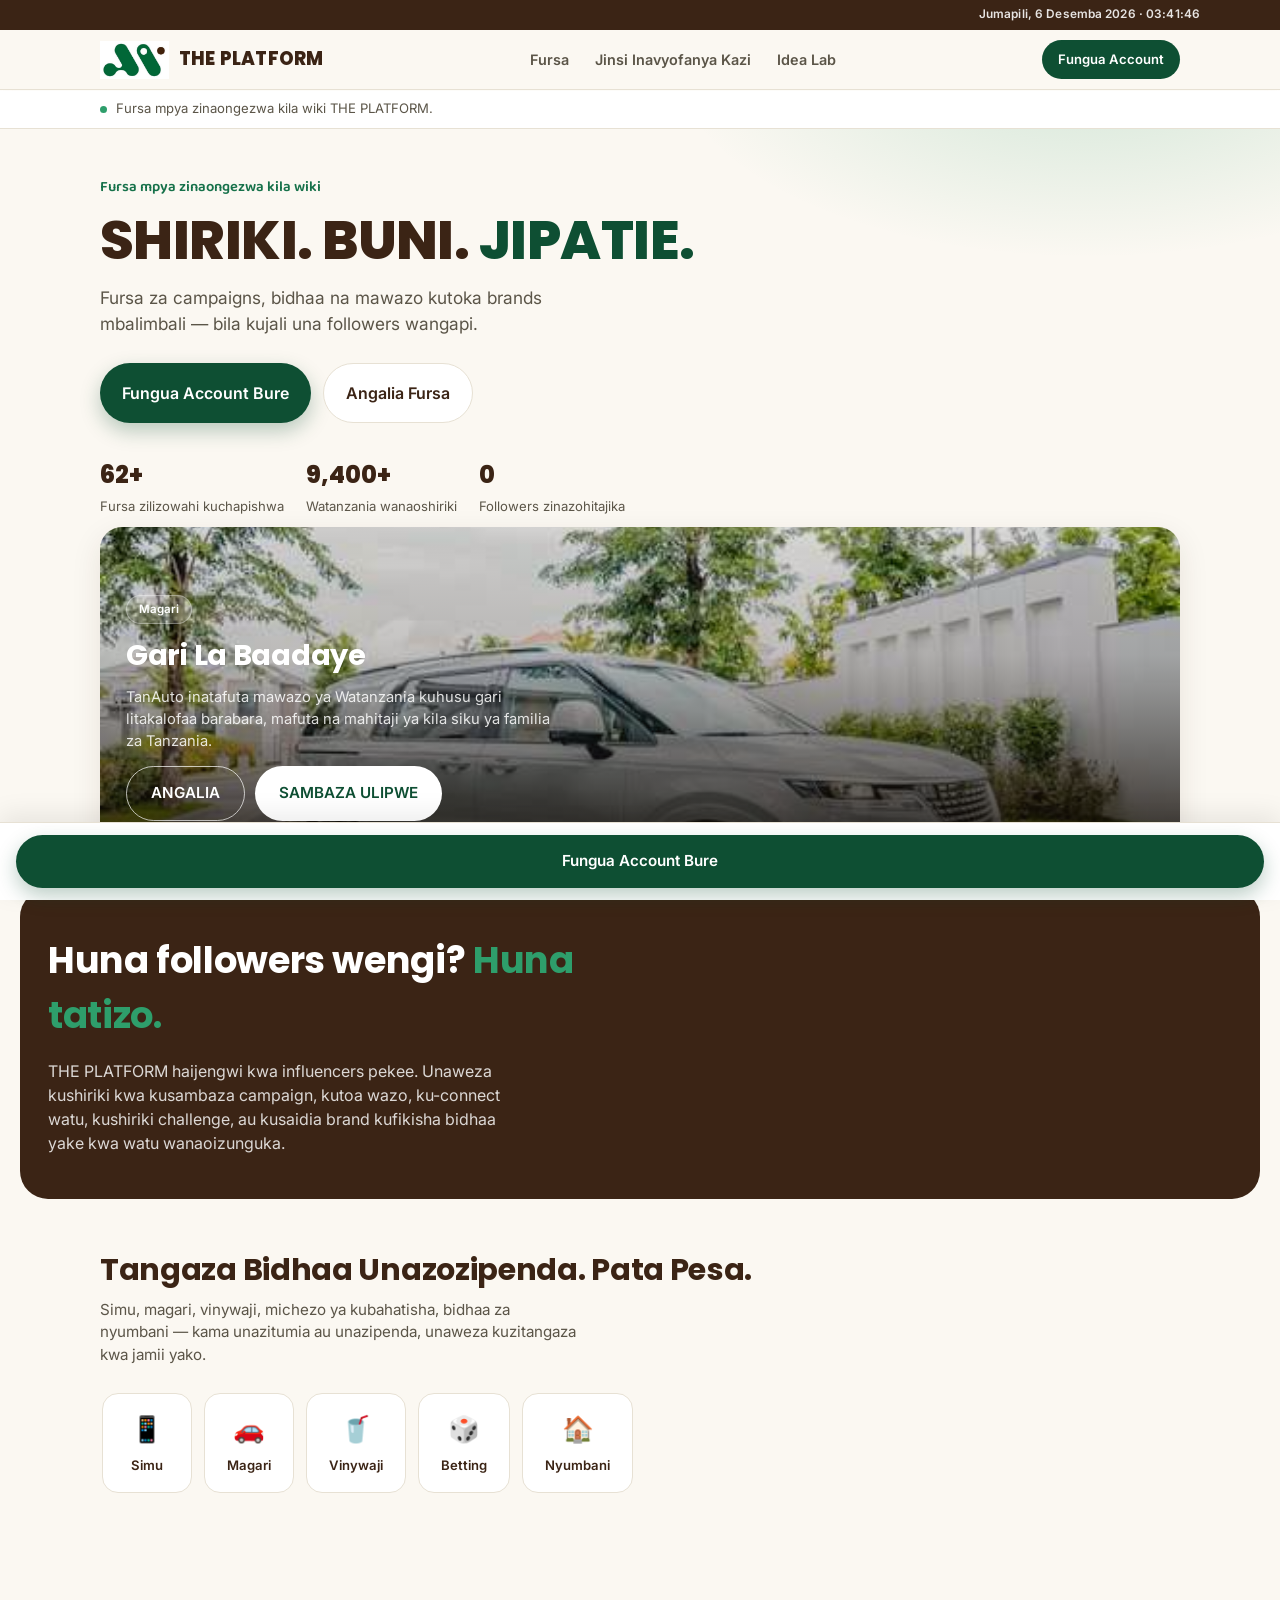
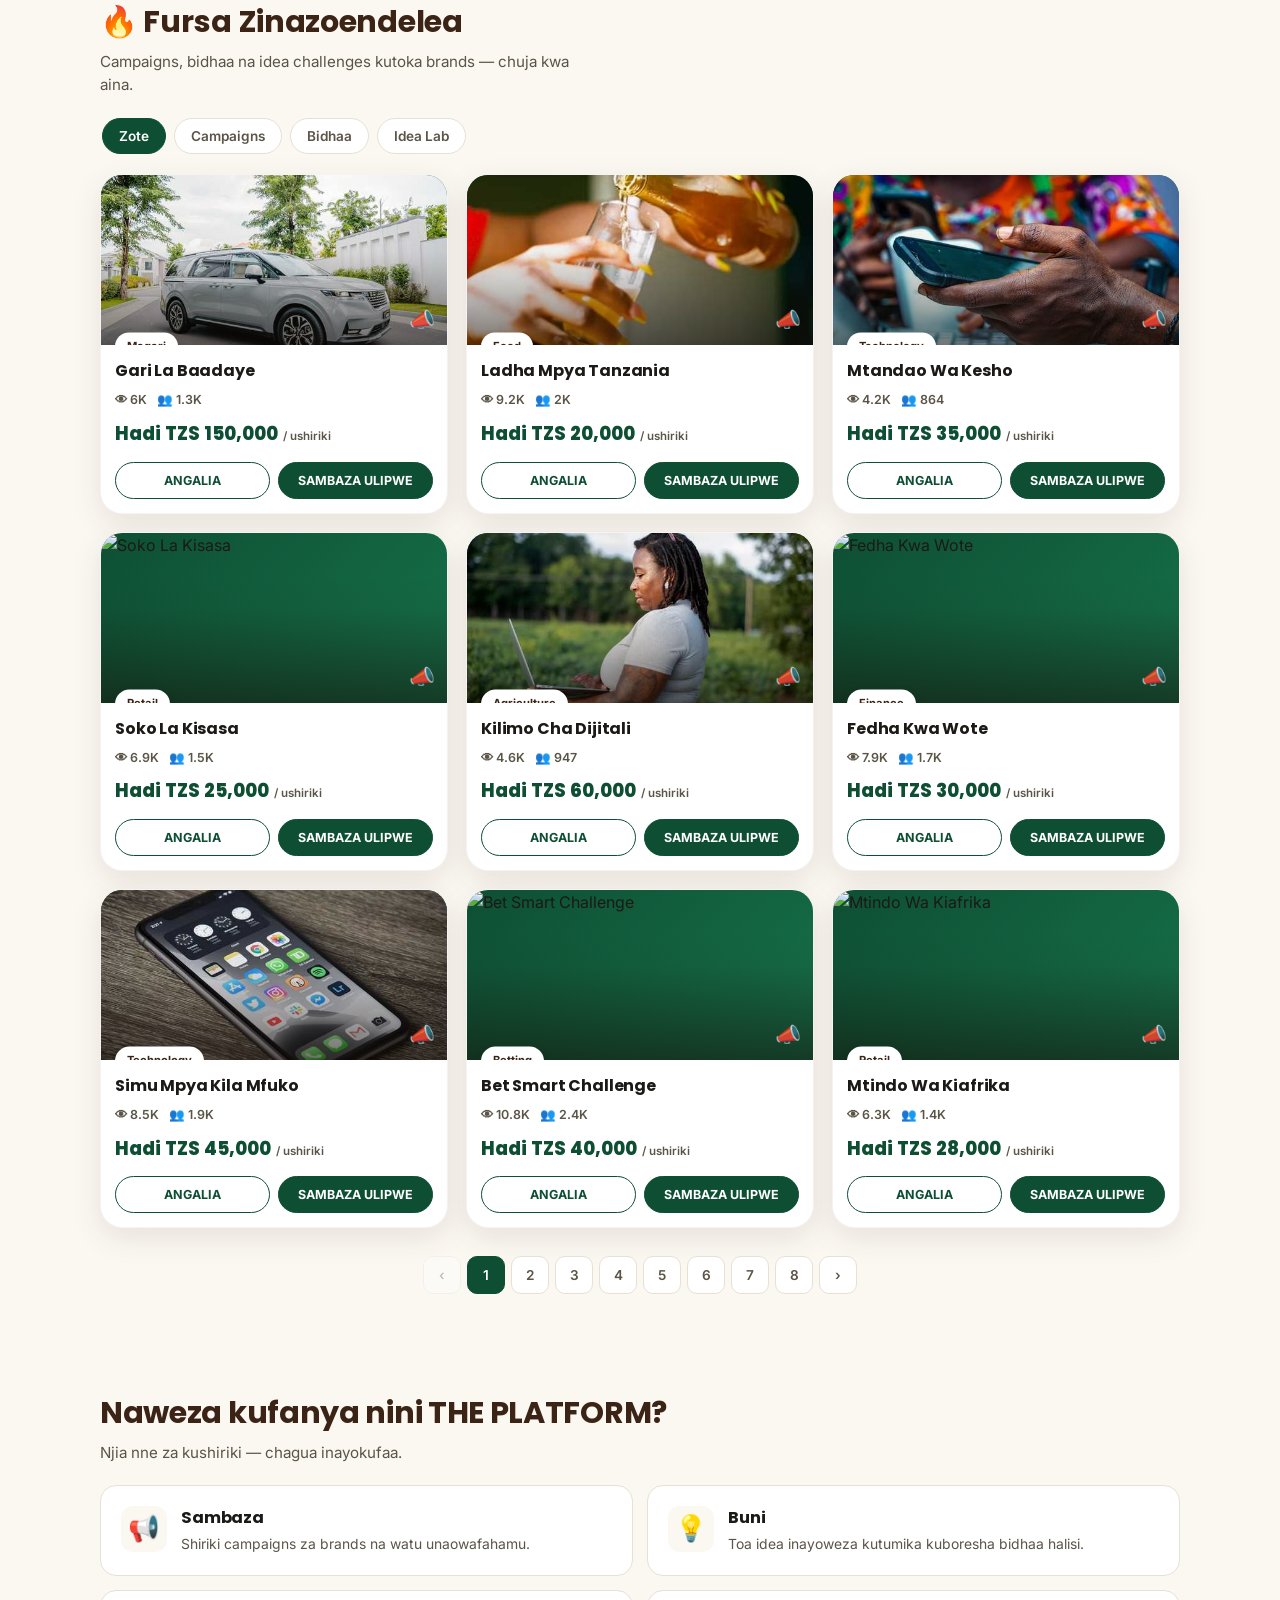
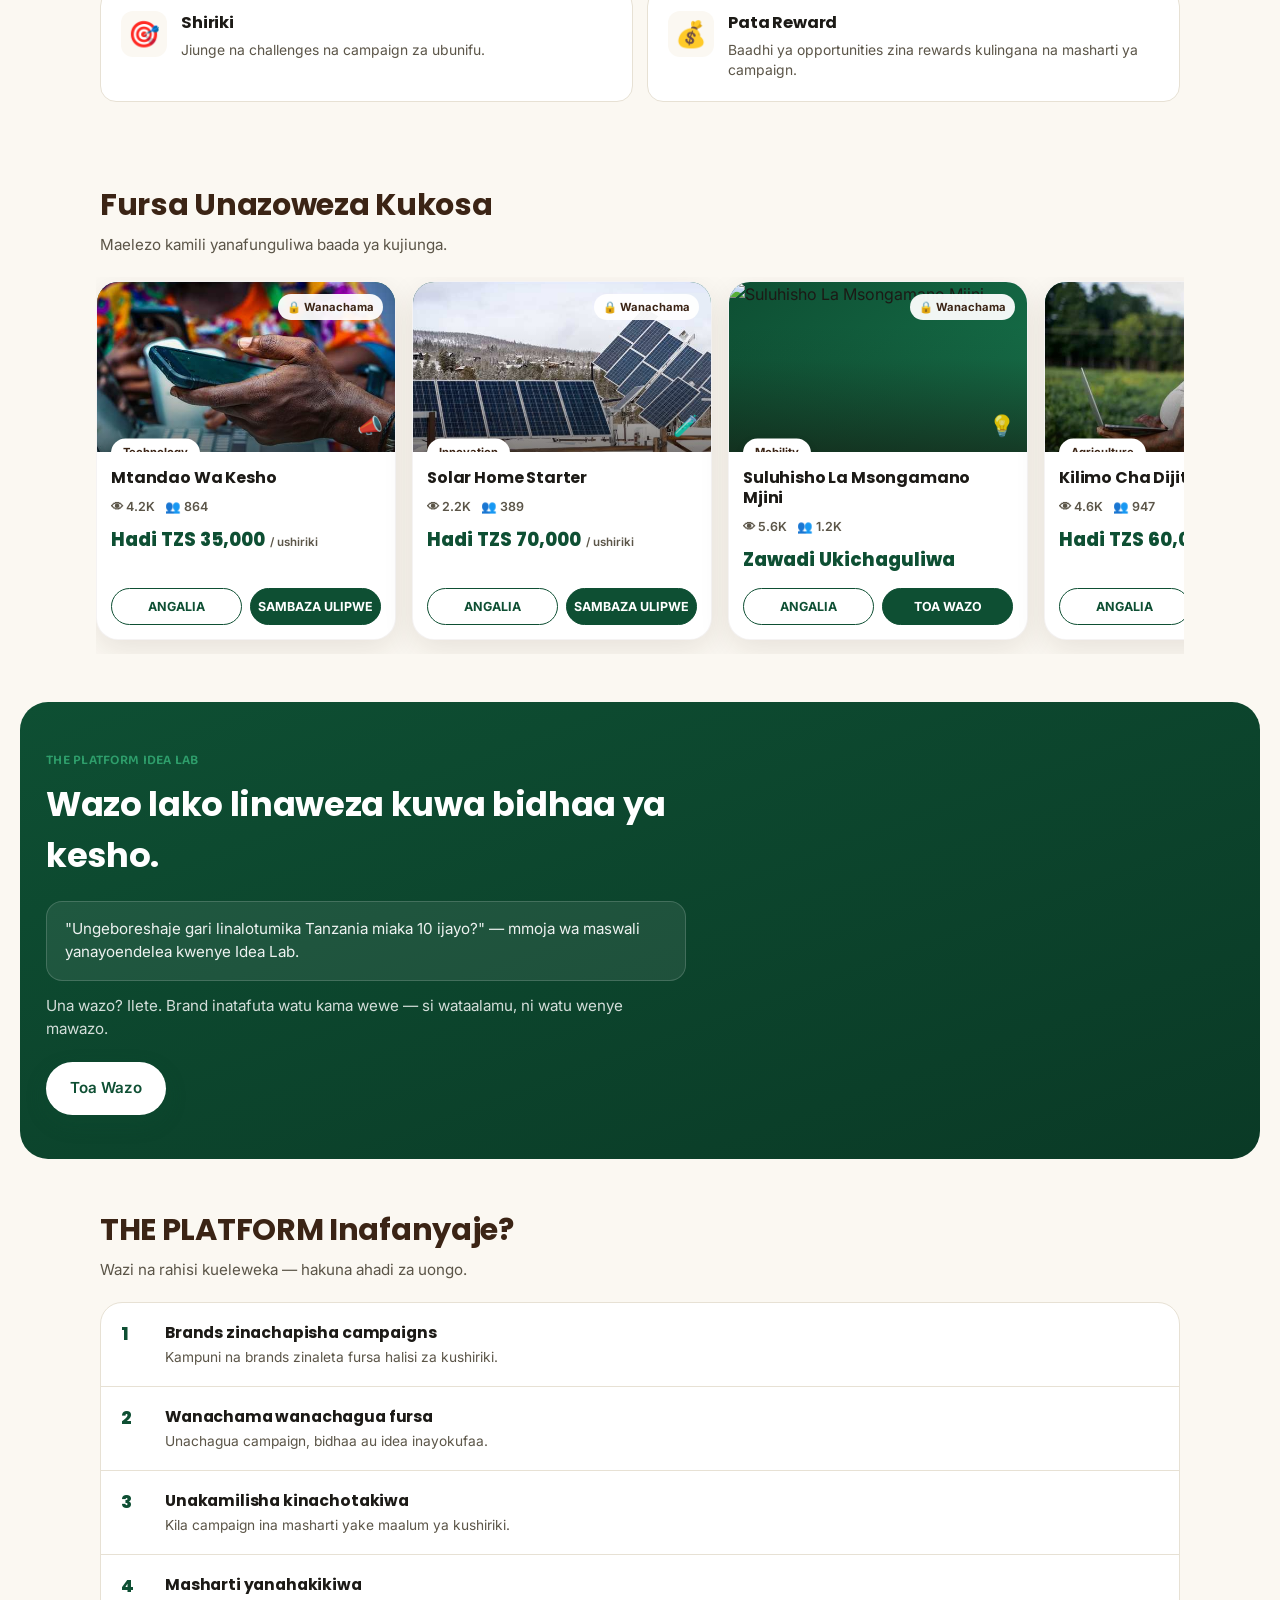
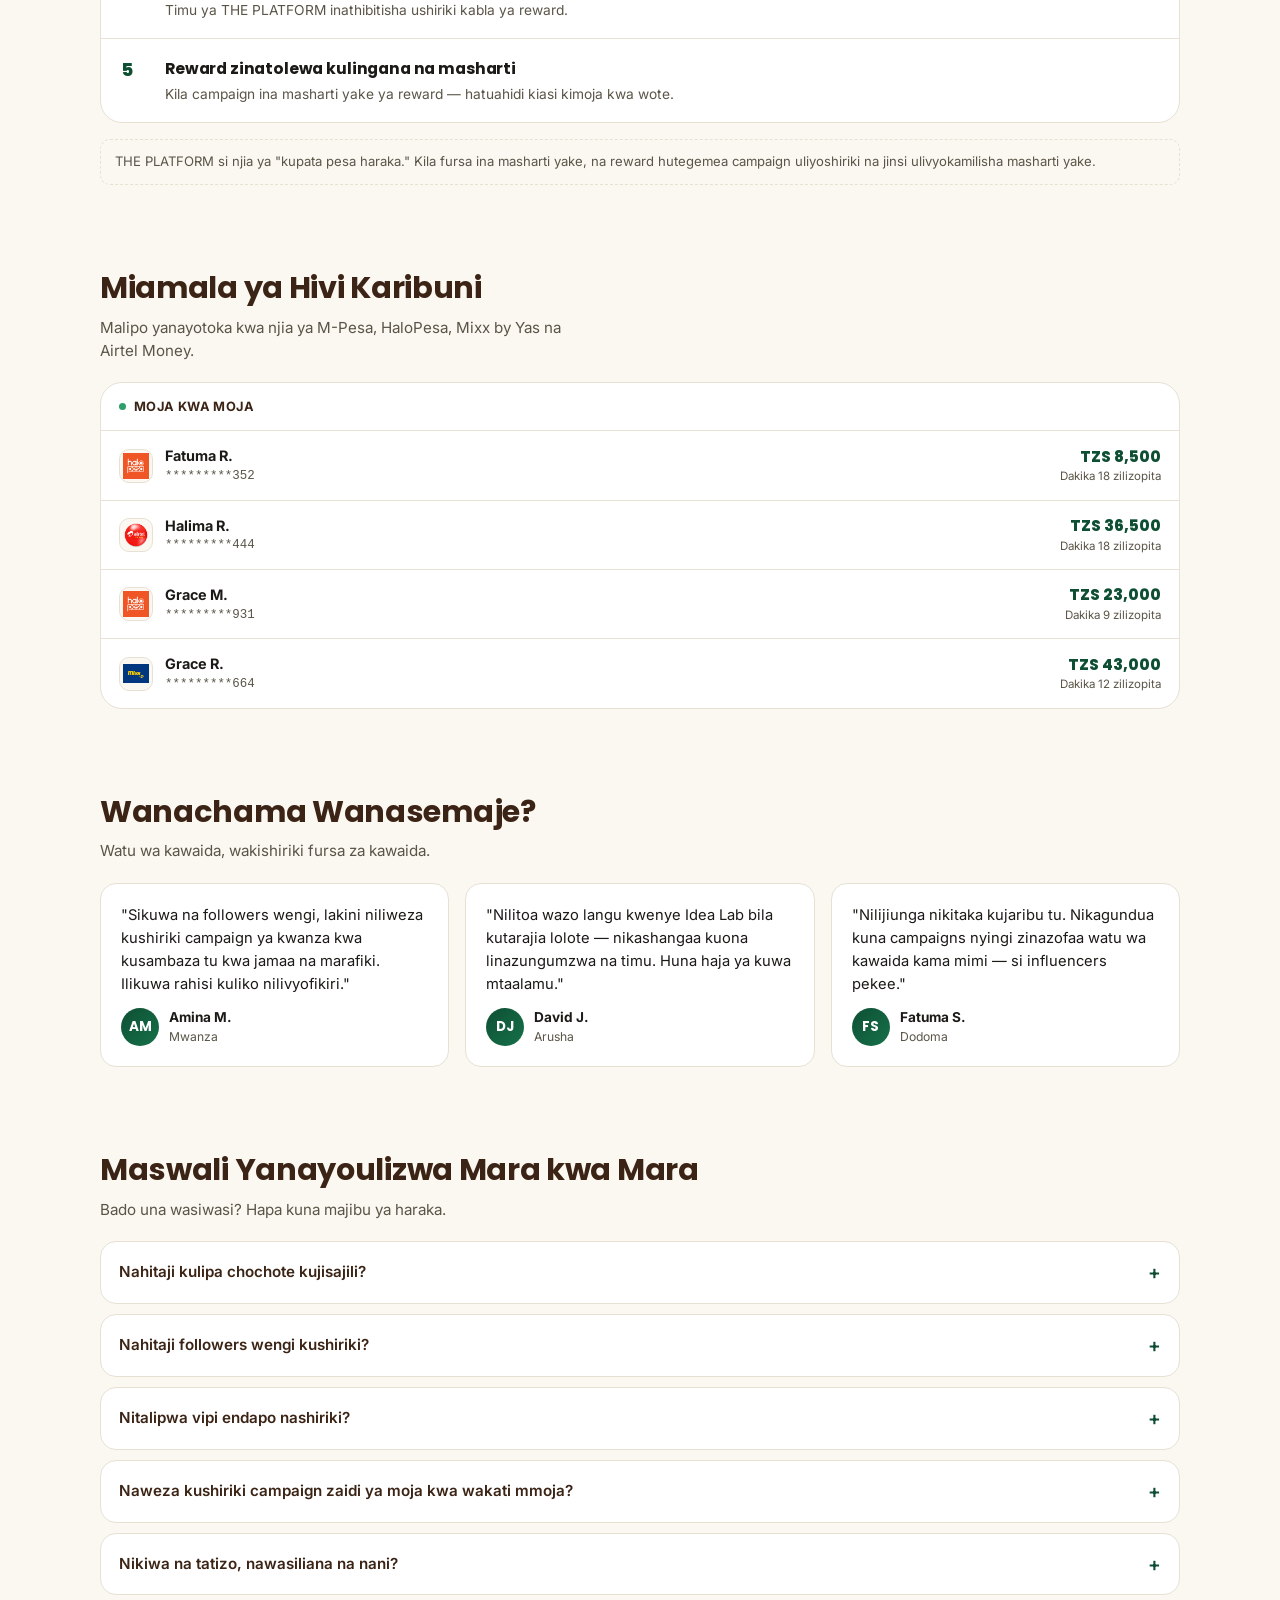
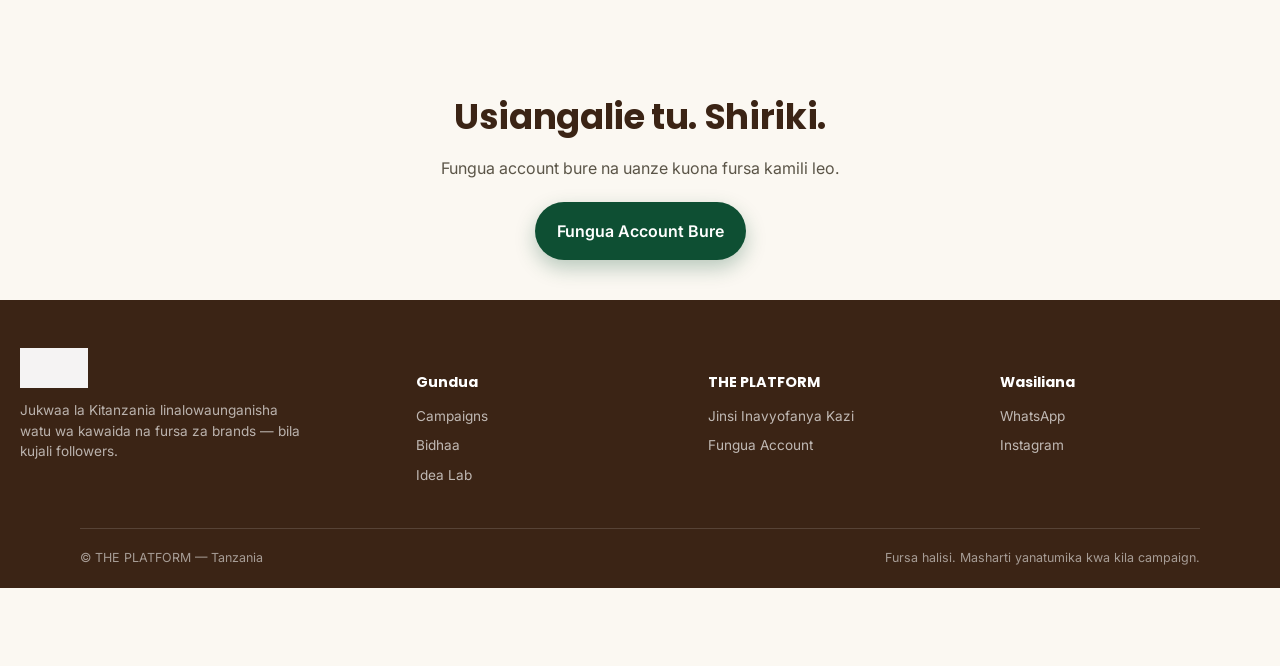
==== index.html @ fc34f49c "Add files via upload" ====
<!DOCTYPE html>
<html lang="sw">
<head>
<meta charset="UTF-8" />
<meta name="viewport" content="width=device-width, initial-scale=1.0" />
<title>THE PLATFORM — Shiriki. Buni. Jipatie.</title>
<meta name="description" content="Fursa za campaigns, bidhaa na mawazo kutoka brands mbalimbali — bila kujali una followers wangapi. Fungua account bure na THE PLATFORM." />
<meta property="og:title" content="THE PLATFORM" />
<meta property="og:description" content="Fursa za campaigns na mawazo kutoka brands — huna haja ya kuwa na followers wengi." />
<meta property="og:image" content="https://placehold.co/1200x630/0E5C3A/FFFFFF?text=THE+PLATFORM" />
<meta property="og:type" content="website" />
<link rel="preconnect" href="https://fonts.googleapis.com" />
<link href="https://fonts.googleapis.com/css2?family=Poppins:wght@600;700;800;900&amp;family=Inter:wght@400;500;600;700&amp;family=Baloo+2:wght@600;700&amp;display=swap" rel="stylesheet" />
<link rel="stylesheet" href="styles.css" />
</head>
<body>
<!-- ========================================================= -->
<!-- TOP UTILITY BAR — live date/time, top right              -->
<!-- ========================================================= -->
<div class="top-bar">
  <div class="wrap top-bar-inner">
    <span class="top-bar-datetime" id="live-datetime"></span>
  </div>
</div>

<!-- ========================================================= -->
<!-- HEADER / NAVBAR                                            -->
<!-- ========================================================= -->
<header class="site-header">
  <div class="wrap">
    <a href="?" class="brand-lockup" onclick="goHome(event)">
      <!-- LOGO_ICON_BASE64: replace this data URI if you export a new icon -->
      <img alt="THE PLATFORM" src="[data-uri]" />
      <span class="brand-wordmark"><span class="name">THE PLATFORM</span></span>
    </a>
    <nav class="main-nav">
      <a href="#fursa" onclick="trackCTA('nav_fursa')">Fursa</a>
      <a href="#jinsi" onclick="trackCTA('nav_jinsi')">Jinsi Inavyofanya Kazi</a>
      <a href="#idealab" onclick="trackCTA('nav_idealab')">Idea Lab</a>
    </nav>
    <div class="header-actions">
      <a href="#" class="header-cta" onclick="openSignup('header'); return false;">Fungua Account</a>
      <button class="nav-toggle" id="nav-toggle" aria-label="Fungua menu" onclick="toggleMobileNav()">☰</button>
    </div>
  </div>
  <nav class="mobile-nav" id="mobile-nav">
    <a href="#fursa" onclick="toggleMobileNav()">Fursa</a>
    <a href="#jinsi" onclick="toggleMobileNav()">Jinsi Inavyofanya Kazi</a>
    <a href="#idealab" onclick="toggleMobileNav()">Idea Lab</a>
  </nav>
</header>

<!-- LIVE ACTIVITY TICKER — illustrative placeholder copy; wire to real signup
     events before launch. See instructions doc. -->
<div class="activity-ticker">
  <div class="wrap">
    <span class="dot"></span>
    <span id="ticker-text">Fursa mpya zinaongezwa kila wiki THE PLATFORM.</span>
  </div>
</div>

<!-- ========================================================= -->
<!-- HOME VIEW                                                  -->
<!-- ========================================================= -->
<main id="home-view">

  <!-- HERO -->
  <section class="hero">
    <div class="wrap">
      <span class="hero-eyebrow">Fursa mpya zinaongezwa kila wiki</span>
      <h1>SHIRIKI. BUNI. <em>JIPATIE.</em></h1>
      <p class="hero-sub">Fursa za campaigns, bidhaa na mawazo kutoka brands mbalimbali — bila kujali una followers wangapi.</p>
      <div class="hero-ctas">
        <a href="#" class="btn btn-primary btn-lg" onclick="openSignup('hero_signup'); return false;">Fungua Account Bure</a>
        <a href="#fursa" class="btn btn-secondary btn-lg" onclick="trackCTA('hero_view_opportunities')">Angalia Fursa</a>
      </div>
      <div class="hero-stats">
        <div><strong>62+</strong><span>Fursa zilizowahi kuchapishwa</span></div>
        <div><strong>9,400+</strong><span>Watanzania wanaoshiriki</span></div>
        <div><strong>0</strong><span>Followers zinazohitajika</span></div>
      </div>

      <!-- FEATURED SLIDER -->
      <div class="slider" id="featured-slider">
        <div class="slide-dots" id="slider-dots"></div>
      </div>
    </div>
  </section>

  <!-- HUNA FOLLOWERS HOOK -->
  <div class="hook">
    <div class="wrap">
      <h2>Huna followers wengi? <span class="no">Huna tatizo.</span></h2>
      <p>THE PLATFORM haijengwi kwa influencers pekee. Unaweza kushiriki kwa kusambaza campaign, kutoa wazo, ku-connect watu, kushiriki challenge, au kusaidia brand kufikisha bidhaa yake kwa watu wanaoizunguka.</p>
    </div>
  </div>

  <!-- CATEGORY HOOK: "share products you already like" -->
  <section class="section-tight">
    <div class="wrap">
      <div class="section-head">
        <div>
          <h2>Tangaza Bidhaa Unazozipenda. Pata Pesa.</h2>
          <p>Simu, magari, vinywaji, michezo ya kubahatisha, bidhaa za nyumbani — kama unazitumia au unazipenda, unaweza kuzitangaza kwa jamii yako.</p>
        </div>
      </div>
      <div class="category-chip-row">
        <a href="#fursa" class="category-chip" onclick="trackCTA('chip_simu')"><span class="emoji">📱</span>Simu</a>
        <a href="#fursa" class="category-chip" onclick="trackCTA('chip_magari')"><span class="emoji">🚗</span>Magari</a>
        <a href="#fursa" class="category-chip" onclick="trackCTA('chip_vinywaji')"><span class="emoji">🥤</span>Vinywaji</a>
        <a href="#fursa" class="category-chip" onclick="trackCTA('chip_betting')"><span class="emoji">🎲</span>Betting</a>
        <a href="#fursa" class="category-chip" onclick="trackCTA('chip_nyumbani')"><span class="emoji">🏠</span>Nyumbani</a>
      </div>
    </div>
  </section>

  <!-- UNIFIED OPPORTUNITY GRID WITH FILTER TABS -->
  <section class="section" id="fursa">
    <div class="wrap">
      <div class="section-head">
        <div>
          <h2>🔥 Fursa Zinazoendelea</h2>
          <p>Campaigns, bidhaa na idea challenges kutoka brands — chuja kwa aina.</p>
        </div>
      </div>
      <div class="filter-tabs" id="filter-tabs"></div>
      <div class="op-listing-grid" id="listing-grid"></div>
      <div class="pagination" id="pagination"></div>
    </div>
  </section>

  <!-- WHAT CAN I DO HERE -->
  <section class="section-tight">
    <div class="wrap">
      <div class="section-head">
        <div>
          <h2>Naweza kufanya nini THE PLATFORM?</h2>
          <p>Njia nne za kushiriki — chagua inayokufaa.</p>
        </div>
      </div>
      <div class="op-grid">
        <div class="op-card"><div class="ico">📢</div><div><h3>Sambaza</h3><p>Shiriki campaigns za brands na watu unaowafahamu.</p></div></div>
        <div class="op-card"><div class="ico">💡</div><div><h3>Buni</h3><p>Toa idea inayoweza kutumika kuboresha bidhaa halisi.</p></div></div>
        <div class="op-card"><div class="ico">🎯</div><div><h3>Shiriki</h3><p>Jiunge na challenges na campaign za ubunifu.</p></div></div>
        <div class="op-card"><div class="ico">💰</div><div><h3>Pata Reward</h3><p>Baadhi ya opportunities zina rewards kulingana na masharti ya campaign.</p></div></div>
      </div>
    </div>
  </section>

  <!-- FOMO -->
  <section class="section-tight">
    <div class="wrap">
      <div class="section-head">
        <div>
          <h2>Fursa Unazoweza Kukosa</h2>
          <p>Maelezo kamili yanafunguliwa baada ya kujiunga.</p>
        </div>
      </div>
      <div class="carousel" id="fomo-carousel"></div>
    </div>
  </section>

  <!-- IDEA LAB -->
  <div class="idea-lab" id="idealab">
    <div class="wrap">
      <span class="tag">THE PLATFORM IDEA LAB</span>
      <h2>Wazo lako linaweza kuwa bidhaa ya kesho.</h2>
      <div class="prompt">"Ungeboreshaje gari linalotumika Tanzania miaka 10 ijayo?" — mmoja wa maswali yanayoendelea kwenye Idea Lab.</div>
      <p style="margin-top:14px;color:rgba(255,255,255,0.82);font-size:0.95rem;">Una wazo? Ilete. Brand inatafuta watu kama wewe — si wataalamu, ni watu wenye mawazo.</p>
      <a href="#" class="btn btn-primary" onclick="openSignup('idea_signup'); return false;">Toa Wazo</a>
    </div>
  </div>

  <!-- HOW IT WORKS / TRUST -->
  <section class="section-tight" id="jinsi">
    <div class="wrap">
      <div class="section-head">
        <div>
          <h2>THE PLATFORM Inafanyaje?</h2>
          <p>Wazi na rahisi kueleweka — hakuna ahadi za uongo.</p>
        </div>
      </div>
      <div class="trust-steps">
        <div class="trust-step"><span class="n">1</span><div><h4>Brands zinachapisha campaigns</h4><p>Kampuni na brands zinaleta fursa halisi za kushiriki.</p></div></div>
        <div class="trust-step"><span class="n">2</span><div><h4>Wanachama wanachagua fursa</h4><p>Unachagua campaign, bidhaa au idea inayokufaa.</p></div></div>
        <div class="trust-step"><span class="n">3</span><div><h4>Unakamilisha kinachotakiwa</h4><p>Kila campaign ina masharti yake maalum ya kushiriki.</p></div></div>
        <div class="trust-step"><span class="n">4</span><div><h4>Masharti yanahakikiwa</h4><p>Timu ya THE PLATFORM inathibitisha ushiriki kabla ya reward.</p></div></div>
        <div class="trust-step"><span class="n">5</span><div><h4>Reward zinatolewa kulingana na masharti</h4><p>Kila campaign ina masharti yake ya reward — hatuahidi kiasi kimoja kwa wote.</p></div></div>
      </div>
      <p class="trust-note">THE PLATFORM si njia ya "kupata pesa haraka." Kila fursa ina masharti yake, na reward hutegemea campaign uliyoshiriki na jinsi ulivyokamilisha masharti yake.</p>
    </div>
  </section>

  <!-- LIVE TRANSACTIONS FEED — illustrative mock data, auto-rotating.
       IMPORTANT: connect to your real payout engine before launch; do not
       show fabricated transactions to real visitors once you have live data. -->
  <section class="section-tight">
    <div class="wrap">
      <div class="section-head">
        <div>
          <h2>Miamala ya Hivi Karibuni</h2>
          <p>Malipo yanayotoka kwa njia ya M-Pesa, HaloPesa, Mixx by Yas na Airtel Money.</p>
        </div>
      </div>
      <div class="tx-feed">
        <div class="tx-feed-header">
          <span class="dot"></span>
          <span>Moja kwa moja</span>
        </div>
        <div class="tx-list" id="tx-list">
          <div class="tx-row" id="tx-row-0"></div>
          <div class="tx-row" id="tx-row-1"></div>
          <div class="tx-row" id="tx-row-2"></div>
          <div class="tx-row" id="tx-row-3"></div>
        </div>
      </div>
    </div>
  </section>

  <!-- TESTIMONIALS (illustrative placeholders — replace with real member
       quotes once you have them; see instructions doc) -->
  <section class="section-tight">
    <div class="wrap">
      <div class="section-head">
        <div>
          <h2>Wanachama Wanasemaje?</h2>
          <p>Watu wa kawaida, wakishiriki fursa za kawaida.</p>
        </div>
      </div>
      <div class="testimonial-grid">
        <div class="testimonial-card">
          <p class="quote">"Sikuwa na followers wengi, lakini niliweza kushiriki campaign ya kwanza kwa kusambaza tu kwa jamaa na marafiki. Ilikuwa rahisi kuliko nilivyofikiri."</p>
          <div class="who"><div class="avatar">AM</div><div><strong>Amina M.</strong><span>Mwanza</span></div></div>
        </div>
        <div class="testimonial-card">
          <p class="quote">"Nilitoa wazo langu kwenye Idea Lab bila kutarajia lolote — nikashangaa kuona linazungumzwa na timu. Huna haja ya kuwa mtaalamu."</p>
          <div class="who"><div class="avatar">DJ</div><div><strong>David J.</strong><span>Arusha</span></div></div>
        </div>
        <div class="testimonial-card">
          <p class="quote">"Nilijiunga nikitaka kujaribu tu. Nikagundua kuna campaigns nyingi zinazofaa watu wa kawaida kama mimi — si influencers pekee."</p>
          <div class="who"><div class="avatar">FS</div><div><strong>Fatuma S.</strong><span>Dodoma</span></div></div>
        </div>
      </div>
    </div>
  </section>

  <!-- FAQ -->
  <section class="section-tight">
    <div class="wrap">
      <div class="section-head">
        <div>
          <h2>Maswali Yanayoulizwa Mara kwa Mara</h2>
          <p>Bado una wasiwasi? Hapa kuna majibu ya haraka.</p>
        </div>
      </div>
      <div class="faq-list">
        <details class="faq-item">
          <summary>Nahitaji kulipa chochote kujisajili?</summary>
          <p>Hapana. Kujisajili THE PLATFORM ni bure kabisa. Baadhi ya campaigns zinaweza kuwa na masharti yao maalum, lakini kufungua akaunti hakulipiwi.</p>
        </details>
        <details class="faq-item">
          <summary>Nahitaji followers wengi kushiriki?</summary>
          <p>Hapana. Campaigns nyingi haziitaji followers kabisa — zinahitaji ushiriki, mawazo, au kusambaza taarifa kwa watu unaowafahamu.</p>
        </details>
        <details class="faq-item">
          <summary>Nitalipwa vipi endapo nashiriki?</summary>
          <p>Kila campaign ina masharti yake ya reward. Baadhi zina sampuli au vocha, nyingine zina reward kulingana na ushiriki wako. Maelezo kamili yanaonekana baada ya kujiunga.</p>
        </details>
        <details class="faq-item">
          <summary>Naweza kushiriki campaign zaidi ya moja kwa wakati mmoja?</summary>
          <p>Ndiyo. Unaweza kuchagua campaigns, bidhaa, au idea challenges nyingi kadri unavyopenda, kulingana na masharti ya kila moja.</p>
        </details>
        <details class="faq-item">
          <summary>Nikiwa na tatizo, nawasiliana na nani?</summary>
          <p>Timu ya THE PLATFORM inapatikana kupitia WhatsApp na akaunti yako mara utakapojisajili.</p>
        </details>
      </div>
    </div>
  </section>

  <!-- FOOTER CTA -->
  <section class="footer-cta">
    <h2>Usiangalie tu. Shiriki.</h2>
    <p>Fungua account bure na uanze kuona fursa kamili leo.</p>
    <a href="#" class="btn btn-primary btn-lg" onclick="openSignup('footer_signup'); return false;">Fungua Account Bure</a>
  </section>

</main>

<!-- ========================================================= -->
<!-- DETAIL VIEW (campaign / product / idea)                    -->
<!-- ========================================================= -->
<section id="detail-view">
  <div class="wrap" style="padding-top:22px;">
    <a href="?" class="detail-back" onclick="goHome(event)">← Rudi Nyumbani</a>
    <div class="detail-hero" id="detail-hero">
      <span class="cat-pill" id="detail-category"></span>
      <h1 id="detail-title"></h1>
    </div>
    <p class="detail-lede" id="detail-lede"></p>
    <div class="detail-meta-grid">
      <div class="meta-box"><div class="label">Washiriki</div><div class="value" id="detail-participants"></div></div>
      <div class="meta-box"><div class="label">Mwisho wa Kujiunga</div><div class="value" id="detail-deadline"></div></div>
      <div class="meta-box"><div class="label">Reward</div><div class="value" id="detail-reward"></div></div>
      <div class="meta-box"><div class="label">Followers Zinahitajika?</div><div class="value green" id="detail-followers"></div></div>
    </div>
    <div class="locked-panel">
      <div class="locked-preview">
        <h3>Unachoweza kufanya</h3>
        <ul class="locked-list" id="detail-locked-list"></ul>
      </div>
      <div class="unlock-card">
        <div class="lock-badge">🔒</div>
        <h4>Maelezo kamili yamefungwa</h4>
        <p>Kuna taarifa zaidi kuhusu hii ambazo zinapatikana kwa wanachama wa THE PLATFORM.</p>
        <div class="unlock-checklist">
          <span>✓ Uone maelezo yote</span>
          <span>✓ Uone namna ya kushiriki</span>
          <span>✓ Uone masharti kamili</span>
          <span>✓ Uanze kushiriki na upate fursa mpya</span>
        </div>
        <a href="#" class="btn btn-primary" id="detail-unlock-btn" onclick="return false;">Fungua Account Bure</a>
      </div>
    </div>
    <div class="share-row">
      <button class="btn btn-secondary" id="detail-whatsapp-btn">📲 Shiriki WhatsApp</button>
      <a href="#" class="btn btn-ghost" id="detail-secondary-cta">SAMBAZA ULIPWE</a>
    </div>
  </div>
  <section class="footer-cta">
    <h2>Fursa hii inasubiri wewe.</h2>
    <p>Fungua account bure ili uweze kuendelea na kushiriki.</p>
    <a href="#" class="btn btn-primary btn-lg" onclick="openSignup('detail_footer_signup'); return false;">Fungua Account Bure</a>
  </section>
</section>

<!-- ========================================================= -->
<!-- FOOTER                                                     -->
<!-- ========================================================= -->
<footer class="site-footer">
  <div class="footer-grid">
    <div class="footer-brand">
      <!-- LOGO_FULL_BASE64: replace this data URI if you export a new logo -->
      <img alt="THE PLATFORM" src="[data-uri]" />
      <p>Jukwaa la Kitanzania linalowaunganisha watu wa kawaida na fursa za brands — bila kujali followers.</p>
    </div>
    <div class="footer-col">
      <h5>Gundua</h5>
      <a href="#fursa" onclick="trackCTA('footer_nav_fursa')">Campaigns</a>
      <a href="#fursa" onclick="trackCTA('footer_nav_bidhaa')">Bidhaa</a>
      <a href="#idealab" onclick="trackCTA('footer_nav_idealab')">Idea Lab</a>
    </div>
    <div class="footer-col">
      <h5>THE PLATFORM</h5>
      <a href="#jinsi" onclick="trackCTA('footer_nav_jinsi')">Jinsi Inavyofanya Kazi</a>
      <a href="#" onclick="openSignup('footer_col_signup'); return false;">Fungua Account</a>
    </div>
    <div class="footer-col">
      <h5>Wasiliana</h5>
      <a href="#" onclick="trackCTA('footer_whatsapp')">WhatsApp</a>
      <a href="#" onclick="trackCTA('footer_instagram')">Instagram</a>
    </div>
  </div>
  <div class="footer-bottom">
    <span>© THE PLATFORM — Tanzania</span>
    <span>Fursa halisi. Masharti yanatumika kwa kila campaign.</span>
  </div>
</footer>

<!-- STICKY MOBILE CTA -->
<div class="mobile-sticky">
  <a href="#" class="btn btn-primary" onclick="openSignup('sticky_mobile'); return false;">Fungua Account Bure</a>
</div>

<!-- SHARE-FLOW MODAL ("SAMBAZA ULIPWE" / "TOA WAZO") -->
<div class="modal-overlay" id="share-modal" onclick="if(event.target === this){ closeShareFlow(); }">
  <div class="modal-box" id="share-modal-box"></div>
</div>

<script src="script.js"></script>
</body>
</html>
---- styles.css ----
/* ==========================================================================
   THE PLATFORM — Public conversion landing page
   ==========================================================================
   HOW TO CUSTOMIZE (search for these markers):
   - Brand colors:     search "TOKENS" below
   - Real app URL:     search "APP_URL" in the script section
   - Campaign/product/idea data: search "MOCK DATA" in the script section
   - Logo images:      search "LOGO_ICON_BASE64" and "LOGO_FULL_BASE64" below
   ========================================================================== */

:root{
  /* ---------- TOKENS ---------- */
  --green-deep:   #0E4F33;
  --green-mid:    #16714A;
  --green-glow:   #2E9E6B;
  --brown-deep:   #3B2415;
  --brown-mid:    #5C3A22;
  --cream:        #FBF8F2;
  --paper:        #FFFFFF;
  --ink:          #1C1A16;
  --ink-soft:     #5B5548;
  --line:         #E7E1D4;
  --gold:         #C79A46;
  --radius-lg: 22px;
  --radius-md: 16px;
  --radius-sm: 10px;
  --shadow: 0 10px 30px rgba(59,36,21,0.10);
  /* Display font echoes a bold geometric wordmark; accent font
     echoes the rounded "agencies" script under it. */
  --font-display: 'Poppins', system-ui, sans-serif;
  --font-accent:  'Baloo 2', system-ui, sans-serif;
  --font-body:    'Inter', system-ui, sans-serif;
}

*{box-sizing:border-box;}
html{scroll-behavior:smooth;}
body{
  margin:0;
  background:var(--cream);
  color:var(--ink);
  font-family:var(--font-body);
  line-height:1.5;
  -webkit-font-smoothing:antialiased;
  padding-bottom:78px;
}
img{max-width:100%;display:block;}
a{color:inherit;text-decoration:none;}
h1,h2,h3,h4{font-family:var(--font-display);font-weight:700;margin:0;letter-spacing:-0.01em;}
p{margin:0;}
button{font-family:inherit;border:none;cursor:pointer;background:none;}
:focus-visible{outline:3px solid var(--green-glow);outline-offset:2px;}
@media (prefers-reduced-motion: reduce){
  *{animation-duration:0.001ms !important;transition-duration:0.001ms !important;}
}

.wrap{max-width:1120px;margin:0 auto;padding:0 20px;}
.section{padding:56px 0;}
.section-tight{padding:40px 0;}

/* ---------- TOP UTILITY BAR ---------- */
.top-bar{background:var(--brown-deep);color:rgba(255,255,255,0.88);}
.top-bar-inner{display:flex;justify-content:flex-end;align-items:center;padding:6px 0;}
.top-bar-datetime{font-size:0.74rem;font-weight:600;letter-spacing:0.01em;font-family:var(--font-body);}
@media (max-width:480px){ .top-bar-datetime{font-size:0.68rem;} }

/* ---------- HEADER / NAVBAR ---------- */
.site-header{
  position:sticky;top:0;z-index:40;
  background:rgba(251,248,242,0.94);
  backdrop-filter:blur(8px);
  border-bottom:1px solid var(--line);
}
.site-header .wrap{
  display:flex;align-items:center;justify-content:space-between;
  gap:16px;padding-top:10px;padding-bottom:10px;
}
.brand-lockup{display:flex;align-items:center;gap:10px;}
.brand-lockup img{height:38px;width:auto;}
.brand-wordmark{display:flex;flex-direction:column;line-height:1;}
.brand-wordmark .name{font-family:var(--font-display);font-weight:800;font-size:1.15rem;color:var(--brown-deep);letter-spacing:0.01em;}
.brand-wordmark .tag{font-family:var(--font-accent);font-weight:600;font-size:0.72rem;color:var(--green-deep);margin-top:1px;}

.main-nav{display:none;align-items:center;gap:26px;}
.main-nav a{font-size:0.9rem;font-weight:600;color:var(--ink-soft);}
.main-nav a:hover{color:var(--green-deep);}
@media (min-width:900px){ .main-nav{display:flex;} }

.header-actions{display:flex;align-items:center;gap:10px;}
.header-cta{
  background:var(--green-deep);color:#fff;
  padding:10px 16px;border-radius:100px;
  font-weight:600;font-size:0.82rem;white-space:nowrap;
}
.nav-toggle{
  display:flex;align-items:center;justify-content:center;
  width:38px;height:38px;border-radius:10px;
  border:1px solid var(--line);background:var(--paper);font-size:1.1rem;
}
@media (min-width:900px){ .nav-toggle{display:none;} }

.mobile-nav{
  display:none;flex-direction:column;
  border-top:1px solid var(--line);
  background:var(--paper);
  padding:10px 20px 16px;
}
.mobile-nav.open{display:flex;}
.mobile-nav a{padding:11px 0;font-weight:600;font-size:0.95rem;border-bottom:1px solid var(--line);color:var(--ink);}
.mobile-nav a:last-child{border-bottom:none;}
@media (min-width:900px){ .mobile-nav{display:none !important;} }

/* ---------- ACTIVITY TICKER ---------- */
.activity-ticker{background:var(--paper);border-bottom:1px solid var(--line);padding:9px 0;overflow:hidden;}
.activity-ticker .wrap{display:flex;align-items:center;gap:9px;font-size:0.82rem;color:var(--ink-soft);}
.activity-ticker .dot{width:7px;height:7px;border-radius:50%;background:var(--green-glow);flex:0 0 auto;animation:pulse 1.6s infinite;}
@keyframes pulse{0%,100%{opacity:1;}50%{opacity:0.35;}}
.activity-ticker #ticker-text{transition:opacity .35s ease;white-space:nowrap;overflow:hidden;text-overflow:ellipsis;}

/* ---------- HERO ---------- */
.hero{
  padding:44px 0 34px;
  background:
    radial-gradient(700px 340px at 85% -10%, rgba(46,158,107,0.20), transparent 60%),
    var(--cream);
}
.hero-eyebrow{
  display:inline-block;font-family:var(--font-accent);
  color:var(--green-mid);font-weight:600;font-size:0.92rem;margin-bottom:14px;
}
.hero h1{
  font-size:clamp(2.1rem, 7vw, 3.4rem);
  color:var(--brown-deep);font-weight:800;line-height:1.04;
}
.hero h1 em{font-style:normal;color:var(--green-deep);}
.hero-sub{margin-top:16px;font-size:1.08rem;color:var(--ink-soft);max-width:520px;}
.hero-ctas{display:flex;flex-wrap:wrap;gap:12px;margin-top:26px;}
.btn{
  display:inline-flex;align-items:center;justify-content:center;gap:8px;
  padding:15px 24px;border-radius:100px;font-weight:600;font-size:0.95rem;
  transition:transform .15s ease, box-shadow .15s ease;font-family:var(--font-body);
}
.btn:active{transform:scale(0.97);}
.btn-primary{background:var(--green-deep);color:#fff;box-shadow:0 8px 20px rgba(14,79,51,0.28);}
.btn-primary:hover{background:var(--green-mid);}
.btn-secondary{background:var(--paper);color:var(--brown-deep);border:1.5px solid var(--line);}
.btn-secondary:hover{border-color:var(--brown-mid);}
.btn-ghost{background:transparent;color:var(--green-deep);border:1.5px solid var(--green-deep);}
.btn-lg{padding:17px 22px;font-size:1rem;}

.hero-stats{display:flex;gap:22px;margin-top:34px;flex-wrap:wrap;}
.hero-stats div{min-width:120px;}
.hero-stats strong{display:block;font-family:var(--font-display);font-weight:800;font-size:1.5rem;color:var(--brown-deep);}
.hero-stats span{font-size:0.82rem;color:var(--ink-soft);}

/* ---------- FEATURED SLIDER ---------- */
.slider{
  position:relative;border-radius:var(--radius-lg);overflow:hidden;
  box-shadow:var(--shadow);height:280px;margin-top:10px;
}
@media (min-width:720px){ .slider{height:320px;} }
.slide{
  position:absolute;inset:0;opacity:0;visibility:hidden;
  transition:opacity .5s ease;
  display:flex;align-items:flex-end;
  background-size:cover;background-position:center;background-color:var(--green-deep);
  padding:26px;color:#fff;
}
.slide.active{opacity:1;visibility:visible;}
.slide::before{
  content:"";position:absolute;inset:0;z-index:0;
  background:linear-gradient(to top, rgba(20,14,8,0.82) 0%, rgba(20,14,8,0.25) 60%, rgba(20,14,8,0.15) 100%);
}
.slide .slide-inner{position:relative;z-index:1;max-width:520px;}
.slide .cat-pill{
  background:rgba(255,255,255,0.18);border:1px solid rgba(255,255,255,0.3);
  display:inline-block;padding:5px 12px;border-radius:100px;font-size:0.72rem;font-weight:600;margin-bottom:10px;
}
.slide h3{font-size:clamp(1.3rem,4vw,1.8rem);color:#fff;}
.slide p{margin-top:8px;font-size:0.92rem;color:rgba(255,255,255,0.85);max-width:440px;}
.slide .btn{margin-top:14px;background:#fff;color:var(--green-deep);}
.slide-actions{display:flex;gap:10px;margin-top:14px;flex-wrap:wrap;}
.slide-actions .btn{margin-top:0;}
.slide-actions .btn-secondary{background:transparent;color:#fff;border:1.5px solid rgba(255,255,255,0.7);}
.slide-dots{
  position:absolute;bottom:16px;right:18px;display:flex;gap:6px;z-index:5;
}
.slide-dots button{
  width:8px;height:8px;border-radius:50%;background:rgba(255,255,255,0.5);padding:0;
}
.slide-dots button.active{background:#fff;width:20px;border-radius:100px;}

/* ---------- HOOK SECTION ---------- */
.hook{
  background:var(--brown-deep);color:#fff;border-radius:28px;
  padding:44px 28px;margin:8px 20px;text-align:left;
}
.hook .wrap{padding:0;max-width:640px;margin:0;}
.hook h2{font-size:clamp(1.6rem,5vw,2.3rem);color:#fff;}
.hook h2 .no{color:var(--green-glow);}
.hook p{margin-top:16px;color:rgba(255,255,255,0.82);font-size:1rem;max-width:480px;}

/* ---------- CATEGORY HOOK CHIPS ---------- */
.category-chip-row{display:flex;gap:12px;overflow-x:auto;padding:6px 2px 10px;-ms-overflow-style:none;scrollbar-width:none;}
.category-chip-row::-webkit-scrollbar{display:none;}
.category-chip{
  flex:0 0 auto;display:flex;flex-direction:column;align-items:center;gap:8px;
  background:var(--paper);border:1px solid var(--line);border-radius:var(--radius-md);
  padding:16px 22px;min-width:90px;font-size:0.82rem;font-weight:600;color:var(--brown-deep);
  transition:transform .15s ease, border-color .15s ease;
}
.category-chip:hover{border-color:var(--green-deep);transform:translateY(-2px);}
.category-chip .emoji{font-size:1.6rem;}

/* ---------- SECTION HEADS ---------- */
.section-head{display:flex;align-items:flex-end;justify-content:space-between;gap:16px;margin-bottom:20px;flex-wrap:wrap;}
.section-head h2{font-size:clamp(1.4rem,4vw,1.9rem);color:var(--brown-deep);}
.section-head p{color:var(--ink-soft);margin-top:6px;font-size:0.95rem;max-width:480px;}

/* ---------- FILTER TABS ---------- */
.filter-tabs{
  display:flex;gap:8px;overflow-x:auto;padding:2px 2px 14px;margin-bottom:6px;
  -ms-overflow-style:none;scrollbar-width:none;
}
.filter-tabs::-webkit-scrollbar{display:none;}
.filter-tab{
  flex:0 0 auto;padding:9px 16px;border-radius:100px;font-size:0.85rem;font-weight:600;
  background:var(--paper);border:1px solid var(--line);color:var(--ink-soft);white-space:nowrap;
}
.filter-tab.active{background:var(--green-deep);border-color:var(--green-deep);color:#fff;}

/* ---------- PAGINATION ---------- */
.pagination{display:flex;gap:6px;justify-content:center;align-items:center;margin-top:28px;flex-wrap:wrap;}
.page-btn{
  min-width:38px;height:38px;padding:0 10px;border-radius:10px;
  border:1px solid var(--line);background:var(--paper);
  font-weight:600;font-size:0.85rem;color:var(--ink-soft);transition:background .15s ease;
}
.page-btn:hover:not(:disabled){border-color:var(--green-deep);color:var(--green-deep);}
.page-btn.active{background:var(--green-deep);color:#fff;border-color:var(--green-deep);}
.page-btn:disabled{opacity:0.35;cursor:default;}

/* ---------- GRID OF CARDS (magazine style) ---------- */
.op-listing-grid{display:grid;grid-template-columns:1fr;gap:18px;}
@media (min-width:640px){ .op-listing-grid{grid-template-columns:1fr 1fr;} }
@media (min-width:980px){ .op-listing-grid{grid-template-columns:1fr 1fr 1fr;} }

.card{
  background:var(--paper);border-radius:var(--radius-lg);box-shadow:var(--shadow);
  overflow:hidden;display:flex;flex-direction:column;border:1px solid rgba(59,36,21,0.05);
}
.card-media{
  height:170px;width:100%;position:relative;overflow:hidden;
  background:linear-gradient(135deg,var(--green-deep),var(--green-mid));
}
.card-media img{
  position:absolute;inset:0;width:100%;height:100%;object-fit:cover;
}
.card-media::after{
  content:"";position:absolute;inset:0;z-index:1;
  background:linear-gradient(to top, rgba(20,14,8,0.55) 0%, rgba(20,14,8,0.05) 55%, transparent 75%);
}
.card-media .type-mark{position:absolute;bottom:10px;right:12px;font-size:1.3rem;opacity:0.85;z-index:2;}
.card-media .cat-badge{
  position:absolute;bottom:-1px;left:14px;transform:translateY(50%);z-index:2;
  background:var(--paper);color:var(--brown-deep);
  font-size:0.7rem;font-weight:700;padding:6px 12px;border-radius:100px;
  box-shadow:0 4px 10px rgba(0,0,0,0.12);
}
.card-media .locked-tag{
  position:absolute;top:12px;right:12px;z-index:2;
  background:rgba(255,255,255,0.94);color:var(--brown-deep);
  font-size:0.7rem;font-weight:700;padding:5px 9px;border-radius:100px;
}
.card-body{padding:16px 14px 14px;display:flex;flex-direction:column;gap:10px;flex:1;}
.card-body h3{font-size:1rem;color:var(--ink);font-weight:700;line-height:1.25;}
.card-stats{display:flex;gap:10px;font-size:0.78rem;color:var(--ink-soft);font-weight:600;}
.card-stats span{display:flex;align-items:center;gap:4px;}
.card-price{font-family:var(--font-display);font-weight:800;font-size:1.15rem;color:var(--green-deep);}
.card-price .unit{font-family:var(--font-body);font-weight:600;font-size:0.72rem;color:var(--ink-soft);margin-left:5px;}
.card-actions{margin-top:auto;display:flex;gap:8px;}
.card-actions button{
  flex:1;border-radius:100px;font-weight:700;font-size:0.78rem;padding:10px 6px;
  text-align:center;transition:background .15s ease, border-color .15s ease;white-space:nowrap;
}
.btn-card-outline{background:transparent;border:1.5px solid var(--green-deep);color:var(--green-deep);}
.btn-card-outline:hover{background:rgba(14,79,51,0.07);}
.btn-card-solid{background:var(--green-deep);color:#fff;border:1.5px solid var(--green-deep);}
.btn-card-solid:hover{background:var(--green-mid);}

/* ---------- SHARE-FLOW MODAL ---------- */
.modal-overlay{
  position:fixed;inset:0;z-index:100;background:rgba(20,14,8,0.55);
  display:flex;align-items:center;justify-content:center;padding:20px;
  opacity:0;visibility:hidden;transition:opacity .2s ease;
}
.modal-overlay.open{opacity:1;visibility:visible;}
.modal-box{
  background:var(--paper);border-radius:var(--radius-lg);padding:30px 26px;
  max-width:360px;width:100%;text-align:center;box-shadow:0 20px 60px rgba(0,0,0,0.28);
  position:relative;
}
.modal-close{position:absolute;top:12px;right:14px;font-size:1.2rem;color:var(--ink-soft);line-height:1;padding:4px;}
.modal-spinner{
  width:38px;height:38px;border-radius:50%;margin:6px auto 18px;
  border:4px solid var(--line);border-top-color:var(--green-deep);
  animation:spin 0.8s linear infinite;
}
@keyframes spin{to{transform:rotate(360deg);}}
.modal-box p.modal-msg{font-size:0.92rem;color:var(--ink-soft);}
.modal-box .lock-badge{width:46px;height:46px;border-radius:50%;background:var(--brown-deep);color:#fff;display:flex;align-items:center;justify-content:center;font-size:1.3rem;margin:6px auto 14px;}
.modal-box h4{font-family:var(--font-display);font-weight:700;font-size:1.05rem;color:var(--brown-deep);margin-bottom:8px;}
.modal-box .btn{margin-top:18px;width:100%;}

/* ---------- CAROUSEL (used for FOMO + Idea preview) ---------- */
.carousel{display:flex;gap:16px;overflow-x:auto;scroll-snap-type:x mandatory;padding:4px 4px 14px;margin:0 -4px;-ms-overflow-style:none;scrollbar-width:none;}
.carousel::-webkit-scrollbar{display:none;}
.carousel .card{scroll-snap-align:start;flex:0 0 78%;max-width:300px;}
@media (min-width:640px){ .carousel .card{flex:0 0 320px;} }

/* ---------- 4-UP OPPORTUNITY GRID ---------- */
.op-grid{display:grid;grid-template-columns:1fr;gap:14px;}
@media (min-width:640px){ .op-grid{grid-template-columns:1fr 1fr;} }
.op-card{background:var(--paper);border:1px solid var(--line);border-radius:var(--radius-md);padding:20px;display:flex;gap:14px;align-items:flex-start;}
.op-card .ico{font-size:1.6rem;flex:0 0 auto;width:46px;height:46px;border-radius:12px;background:var(--cream);display:flex;align-items:center;justify-content:center;}
.op-card h3{font-size:1.02rem;margin-bottom:4px;font-weight:700;}
.op-card p{font-size:0.87rem;color:var(--ink-soft);}

/* ---------- IDEA LAB ---------- */
.idea-lab{background:linear-gradient(160deg, var(--green-deep), #0A3A26);border-radius:28px;padding:44px 26px;margin:8px 20px;color:#fff;}
.idea-lab .wrap{padding:0;max-width:640px;margin:0;}
.idea-lab .tag{font-family:var(--font-accent);color:var(--green-glow);font-weight:600;font-size:0.85rem;letter-spacing:0.02em;}
.idea-lab h2{font-size:clamp(1.5rem,5vw,2.1rem);color:#fff;margin-top:10px;}
.idea-lab .prompt{margin-top:20px;background:rgba(255,255,255,0.08);border:1px solid rgba(255,255,255,0.16);border-radius:var(--radius-md);padding:16px 18px;font-size:0.95rem;color:rgba(255,255,255,0.92);}
.idea-lab .btn-primary{background:#fff;color:var(--green-deep);margin-top:22px;}
.idea-lab .btn-primary:hover{background:var(--cream);}

/* ---------- TRUST / HOW IT WORKS ---------- */
.trust-steps{display:flex;flex-direction:column;gap:0;border-radius:var(--radius-lg);background:var(--paper);border:1px solid var(--line);overflow:hidden;}
.trust-step{display:flex;gap:16px;padding:18px 20px;border-bottom:1px solid var(--line);align-items:flex-start;}
.trust-step:last-child{border-bottom:none;}
.trust-step .n{font-family:var(--font-display);font-weight:800;color:var(--green-deep);font-size:1.1rem;flex:0 0 28px;}
.trust-step h4{font-size:0.98rem;margin-bottom:3px;font-weight:700;}
.trust-step p{font-size:0.86rem;color:var(--ink-soft);}
.trust-note{margin-top:16px;font-size:0.82rem;color:var(--ink-soft);background:var(--cream);border:1px dashed var(--line);padding:12px 14px;border-radius:var(--radius-sm);}

/* ---------- TESTIMONIALS ---------- */
.testimonial-grid{display:grid;grid-template-columns:1fr;gap:16px;}
@media (min-width:720px){ .testimonial-grid{grid-template-columns:1fr 1fr 1fr;} }
.testimonial-card{background:var(--paper);border:1px solid var(--line);border-radius:var(--radius-md);padding:20px;display:flex;flex-direction:column;gap:12px;}
.testimonial-card .quote{font-size:0.92rem;color:var(--ink);line-height:1.55;}
.testimonial-card .who{display:flex;align-items:center;gap:10px;margin-top:auto;}
.testimonial-card .avatar{
  width:38px;height:38px;border-radius:50%;
  background:linear-gradient(135deg,var(--green-deep),var(--green-mid));
  color:#fff;font-family:var(--font-display);font-weight:700;font-size:0.85rem;
  display:flex;align-items:center;justify-content:center;flex:0 0 auto;
}
.testimonial-card .who strong{display:block;font-size:0.85rem;color:var(--ink);}
.testimonial-card .who span{display:block;font-size:0.76rem;color:var(--ink-soft);}

/* ---------- FAQ ---------- */
.faq-list{display:flex;flex-direction:column;gap:10px;}
.faq-item{background:var(--paper);border:1px solid var(--line);border-radius:var(--radius-md);overflow:hidden;}
.faq-item summary{
  padding:16px 18px;font-weight:600;font-size:0.95rem;cursor:pointer;
  list-style:none;display:flex;align-items:center;justify-content:space-between;gap:10px;color:var(--brown-deep);
}
.faq-item summary::-webkit-details-marker{display:none;}
.faq-item summary::after{content:"+";font-size:1.2rem;color:var(--green-deep);flex:0 0 auto;}
.faq-item[open] summary::after{content:"−";}
.faq-item p{padding:0 18px 16px;margin:0;font-size:0.88rem;color:var(--ink-soft);}

/* ---------- LIVE TRANSACTIONS FEED ---------- */
.tx-feed{background:var(--paper);border:1px solid var(--line);border-radius:var(--radius-lg);overflow:hidden;}
.tx-feed-header{
  display:flex;align-items:center;gap:8px;padding:14px 18px;
  border-bottom:1px solid var(--line);font-size:0.8rem;font-weight:700;color:var(--brown-deep);
  text-transform:uppercase;letter-spacing:0.03em;
}
.tx-feed-header .dot{width:7px;height:7px;border-radius:50%;background:var(--green-glow);animation:pulse 1.6s infinite;}
.tx-list{display:flex;flex-direction:column;}
.tx-row{display:flex;align-items:center;gap:12px;padding:14px 18px;border-bottom:1px solid var(--line);transition:opacity .3s ease;}
.tx-row:last-child{border-bottom:none;}
.tx-logo{width:34px;height:34px;border-radius:10px;background:var(--cream);border:1px solid var(--line);display:flex;align-items:center;justify-content:center;flex:0 0 auto;overflow:hidden;}
.tx-logo img{width:100%;height:100%;object-fit:contain;padding:3px;}
.tx-main{flex:1;min-width:0;}
.tx-main .tx-name{font-size:0.9rem;font-weight:700;color:var(--ink);}
.tx-main .tx-phone{font-size:0.78rem;color:var(--ink-soft);font-family:monospace;}
.tx-side{text-align:right;flex:0 0 auto;}
.tx-side .tx-amount{font-family:var(--font-display);font-weight:800;font-size:0.95rem;color:var(--green-deep);}
.tx-side .tx-time{font-size:0.72rem;color:var(--ink-soft);}

/* ---------- FOOTER ---------- */
.footer-cta{text-align:center;padding:56px 20px 40px;}
.footer-cta h2{font-size:clamp(1.6rem,5vw,2.2rem);color:var(--brown-deep);max-width:520px;margin:0 auto;}
.footer-cta p{margin-top:12px;color:var(--ink-soft);}
.footer-cta .btn{margin-top:22px;}

.site-footer{background:var(--brown-deep);color:rgba(255,255,255,0.82);padding:48px 20px 20px;}
.footer-grid{display:grid;grid-template-columns:1fr;gap:32px;}
@media (min-width:720px){ .footer-grid{grid-template-columns:1.4fr 1fr 1fr 1fr;} }
.footer-brand img{height:40px;margin-bottom:12px;filter:brightness(0) invert(1);opacity:0.95;}
.footer-brand p{font-size:0.85rem;color:rgba(255,255,255,0.65);max-width:280px;}
.footer-col h5{font-family:var(--font-display);font-weight:700;font-size:0.9rem;color:#fff;margin-bottom:12px;}
.footer-col a{display:block;font-size:0.85rem;color:rgba(255,255,255,0.68);margin-bottom:9px;}
.footer-col a:hover{color:#fff;}
.footer-bottom{
  max-width:1120px;margin:34px auto 0;padding-top:20px;
  border-top:1px solid rgba(255,255,255,0.14);
  display:flex;justify-content:space-between;flex-wrap:wrap;gap:10px;
  font-size:0.78rem;color:rgba(255,255,255,0.55);
}

/* ---------- STICKY MOBILE CTA ---------- */
.mobile-sticky{position:fixed;left:0;right:0;bottom:0;z-index:50;background:var(--paper);border-top:1px solid var(--line);padding:12px 16px calc(12px + env(safe-area-inset-bottom));box-shadow:0 -8px 24px rgba(0,0,0,0.08);}
.mobile-sticky .btn{width:100%;}

/* ---------- DETAIL PAGE ---------- */
#detail-view{display:none;}
#detail-view.active{display:block;}
#home-view.hidden{display:none;}
.detail-hero{height:230px;border-radius:var(--radius-lg);background-size:cover;background-position:center;background-color:var(--green-deep);display:flex;align-items:flex-end;padding:20px;color:#fff;position:relative;overflow:hidden;}
.detail-hero::before{content:"";position:absolute;inset:0;z-index:0;background:linear-gradient(to top, rgba(20,14,8,0.82) 0%, rgba(20,14,8,0.2) 65%, rgba(20,14,8,0.1) 100%);}
.detail-hero .cat-pill{position:absolute;top:16px;left:16px;z-index:1;background:rgba(0,0,0,0.3);padding:6px 12px;border-radius:100px;font-size:0.75rem;font-weight:600;}
.detail-hero h1{position:relative;z-index:1;font-size:clamp(1.5rem,5vw,2.1rem);color:#fff;}
.detail-back{display:inline-flex;align-items:center;gap:6px;font-weight:600;color:var(--green-deep);font-size:0.88rem;margin-bottom:16px;}
.detail-lede{font-size:1.02rem;color:var(--ink-soft);margin-top:18px;max-width:600px;}
.detail-meta-grid{display:grid;grid-template-columns:repeat(2,1fr);gap:12px;margin-top:24px;}
@media(min-width:600px){ .detail-meta-grid{grid-template-columns:repeat(4,1fr);} }
.meta-box{background:var(--paper);border:1px solid var(--line);border-radius:var(--radius-sm);padding:14px;}
.meta-box .label{font-size:0.72rem;color:var(--ink-soft);}
.meta-box .value{font-family:var(--font-display);font-weight:700;font-size:1.02rem;margin-top:4px;color:var(--brown-deep);}
.meta-box .value.green{color:var(--green-deep);}

.locked-panel{margin-top:28px;border-radius:var(--radius-lg);overflow:hidden;border:1px solid var(--line);background:var(--paper);}
.locked-preview{position:relative;max-height:128px;overflow:hidden;padding:22px 22px 0;}
.locked-preview h3{font-size:1.05rem;margin-bottom:14px;font-weight:700;}
.locked-preview::after{content:"";position:absolute;left:0;right:0;bottom:0;height:64px;background:linear-gradient(to bottom, rgba(255,255,255,0) 0%, var(--paper) 88%);}
.locked-list{list-style:none;margin:0;padding:0;display:flex;flex-direction:column;gap:10px;}
.locked-list li{display:flex;gap:10px;align-items:flex-start;font-size:0.92rem;color:var(--ink-soft);}
.unlock-card{
  border-top:1px solid var(--line);
  display:flex;flex-direction:column;align-items:center;text-align:center;gap:10px;
  padding:8px 22px 26px;
}
.unlock-card .lock-badge{width:46px;height:46px;border-radius:50%;background:var(--brown-deep);color:#fff;display:flex;align-items:center;justify-content:center;font-size:1.3rem;margin-top:14px;}
.unlock-card h4{font-family:var(--font-display);font-weight:700;font-size:1.05rem;color:var(--brown-deep);max-width:320px;}
.unlock-card p{font-size:0.86rem;color:var(--ink-soft);max-width:320px;}
.unlock-card .btn{margin-top:6px;}
.unlock-checklist{margin-top:4px;text-align:left;font-size:0.82rem;color:var(--ink-soft);display:flex;flex-direction:column;gap:5px;}

.share-row{display:flex;gap:10px;margin-top:24px;flex-wrap:wrap;}
.share-row .btn{font-size:0.86rem;padding:12px 18px;}
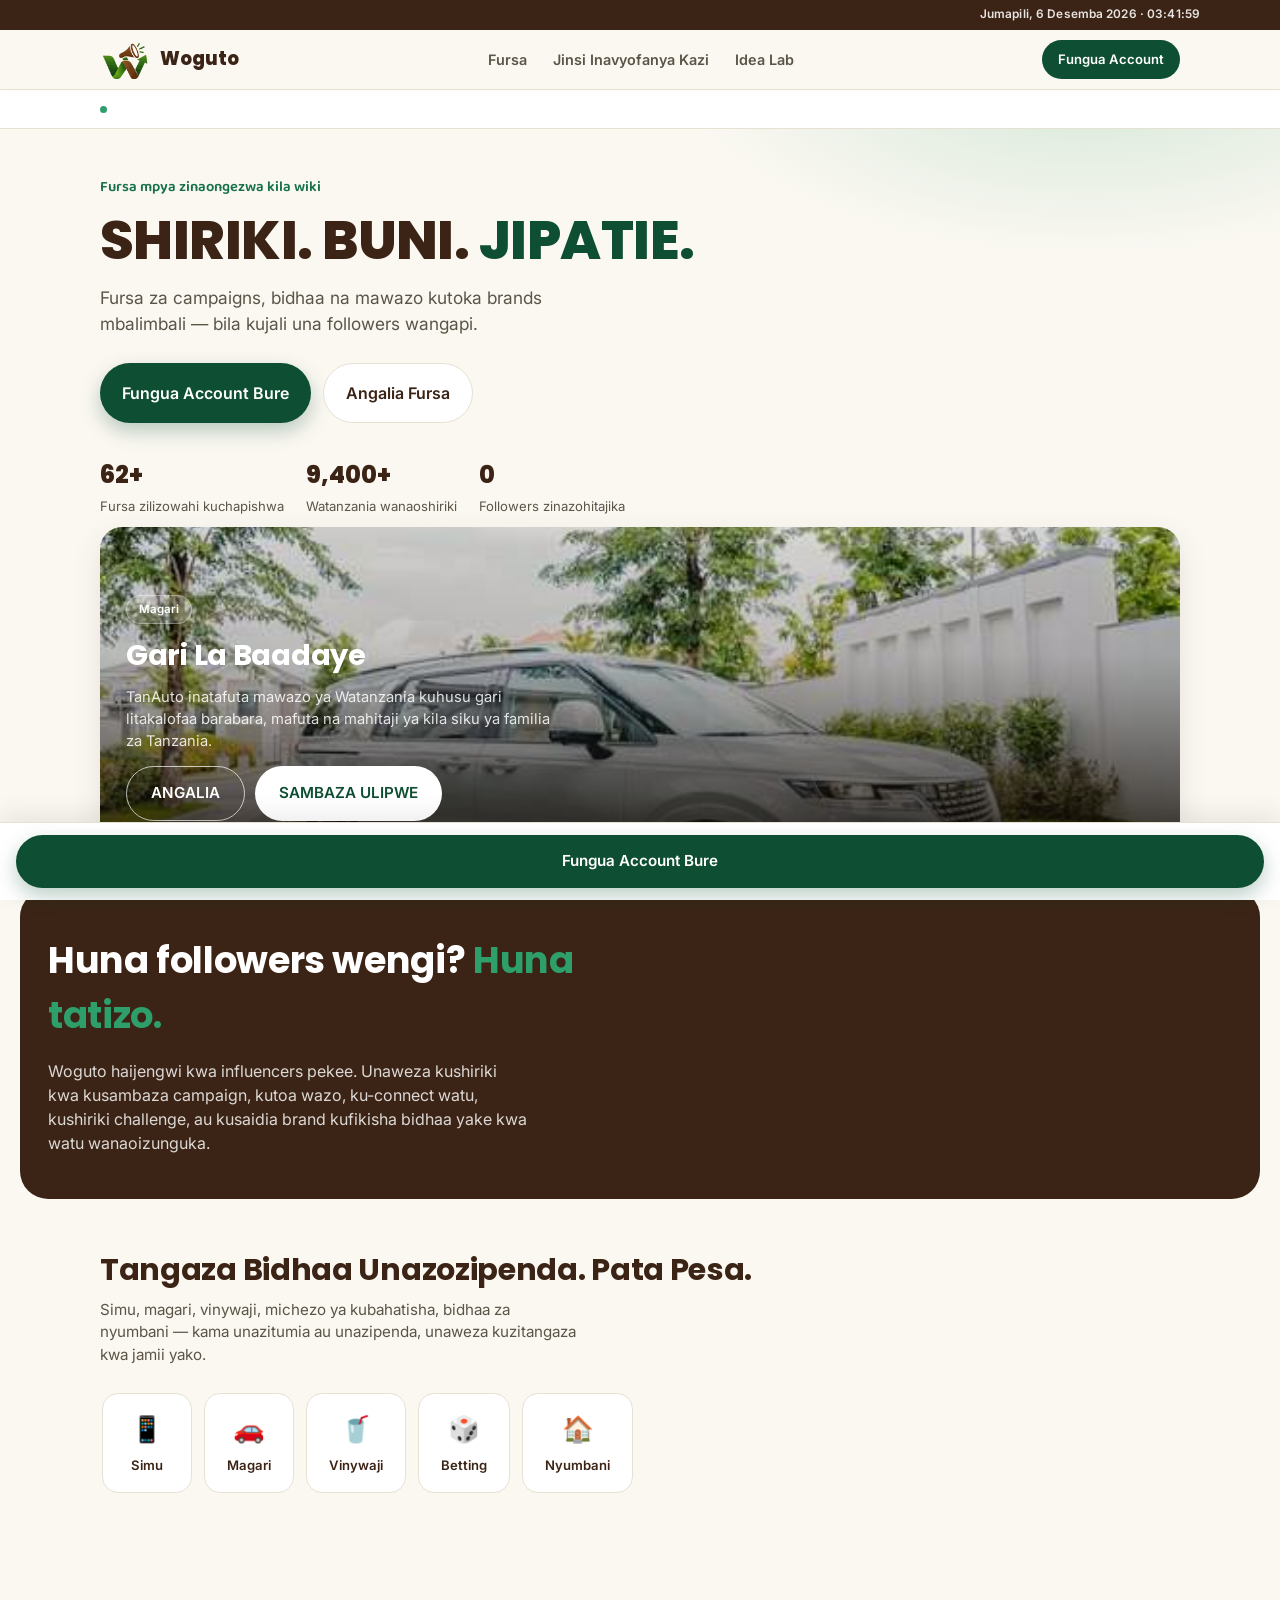
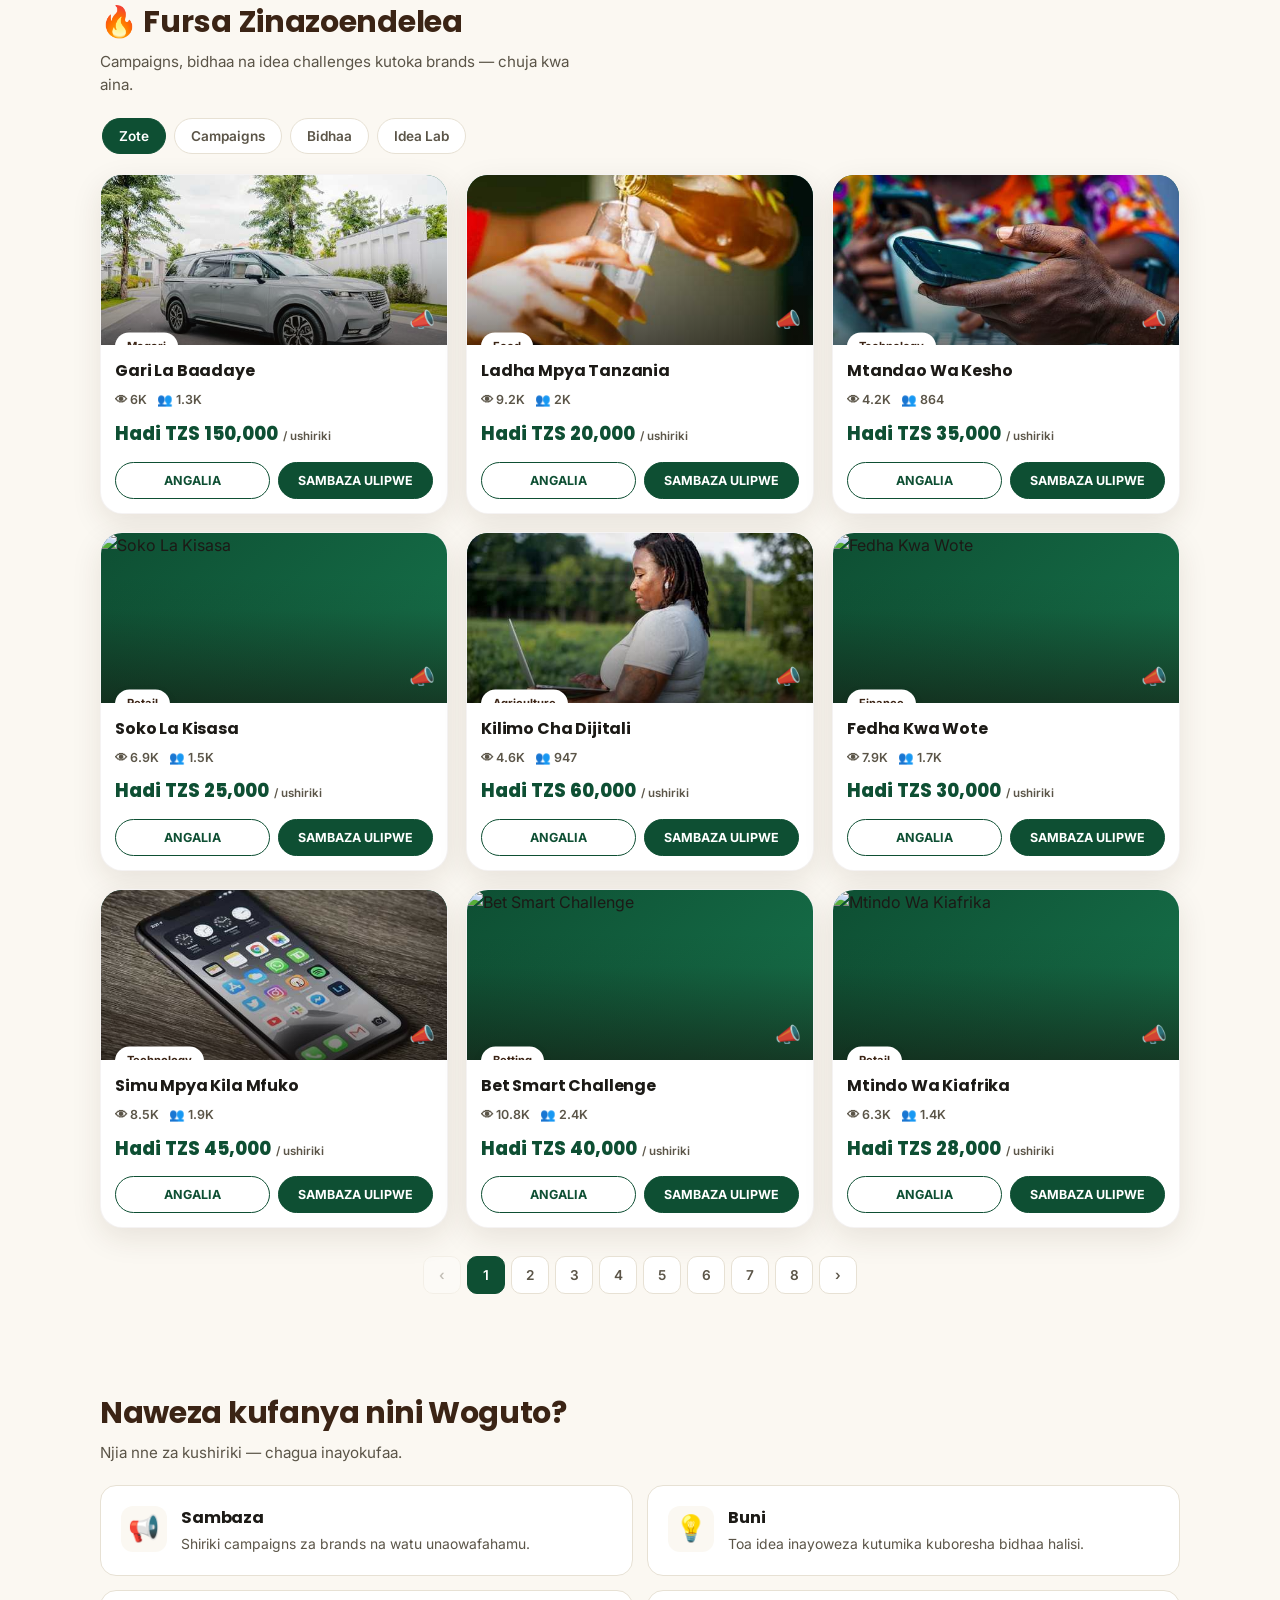
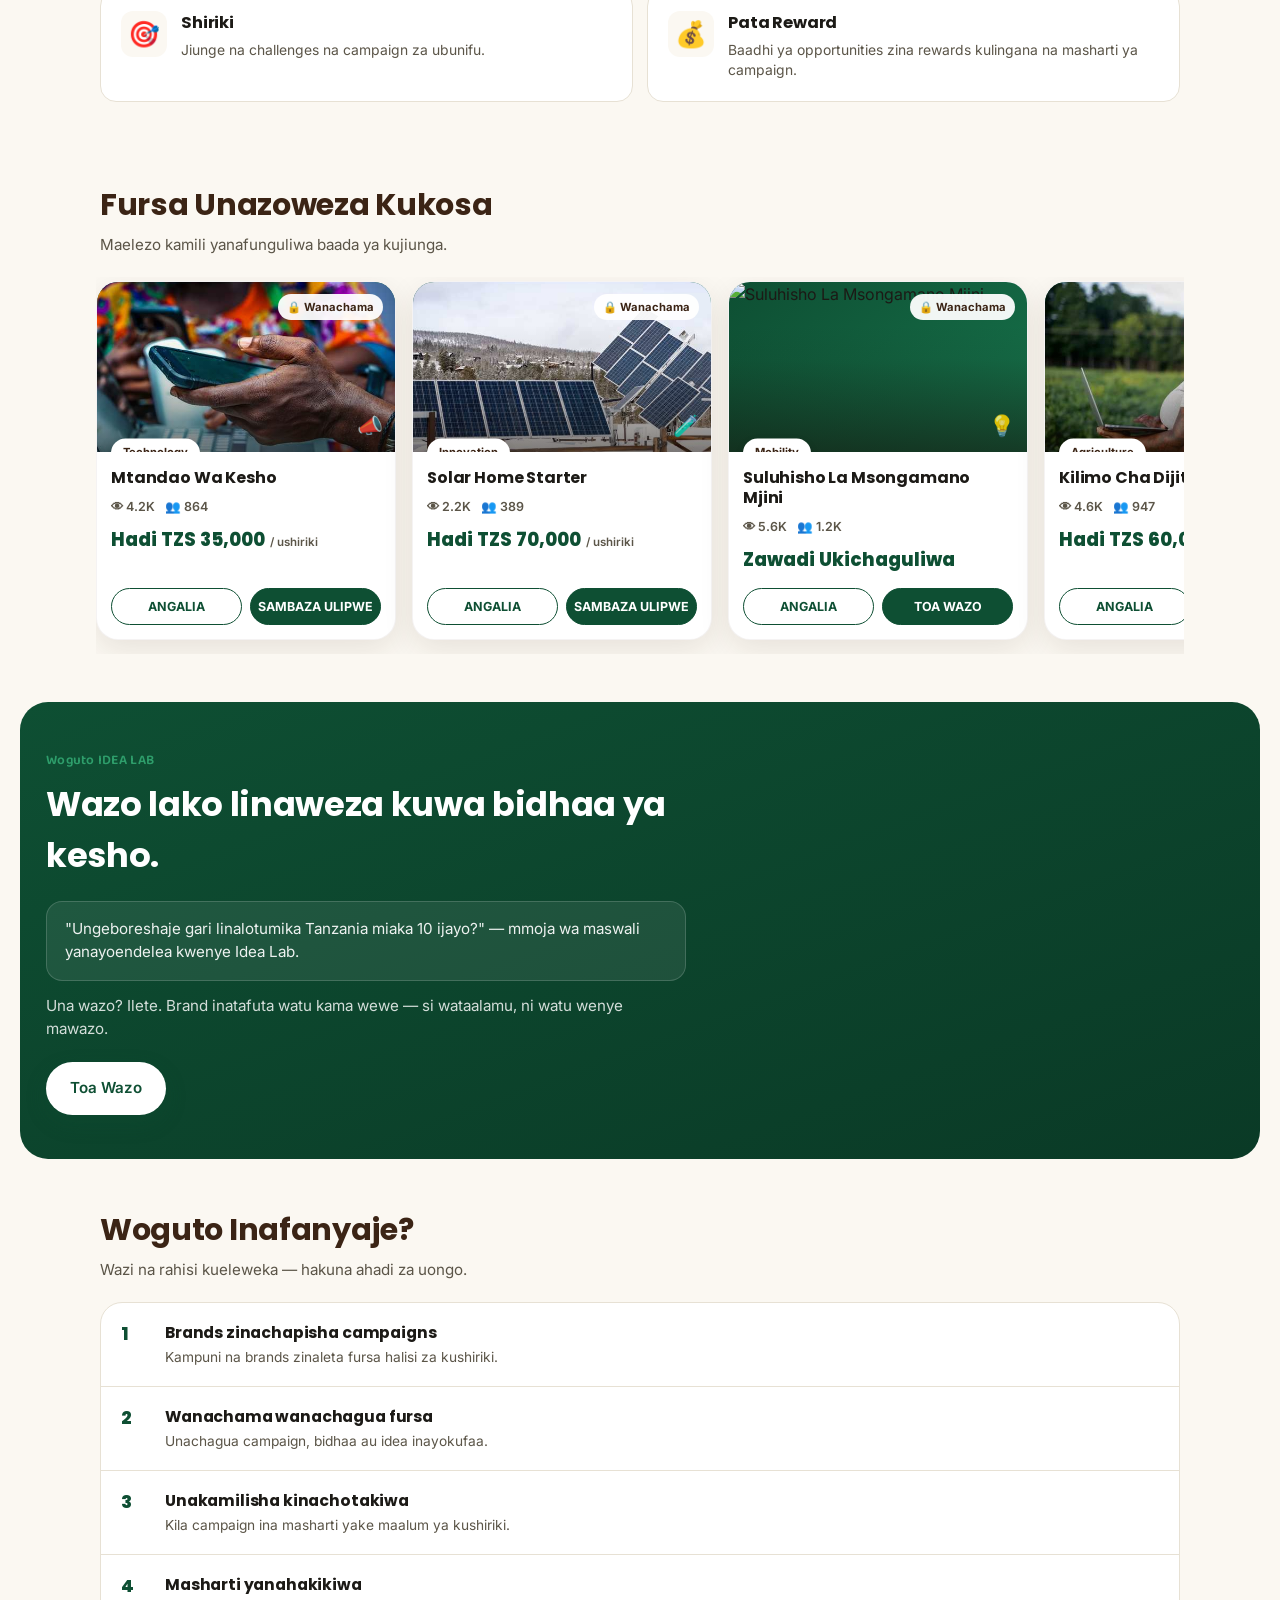
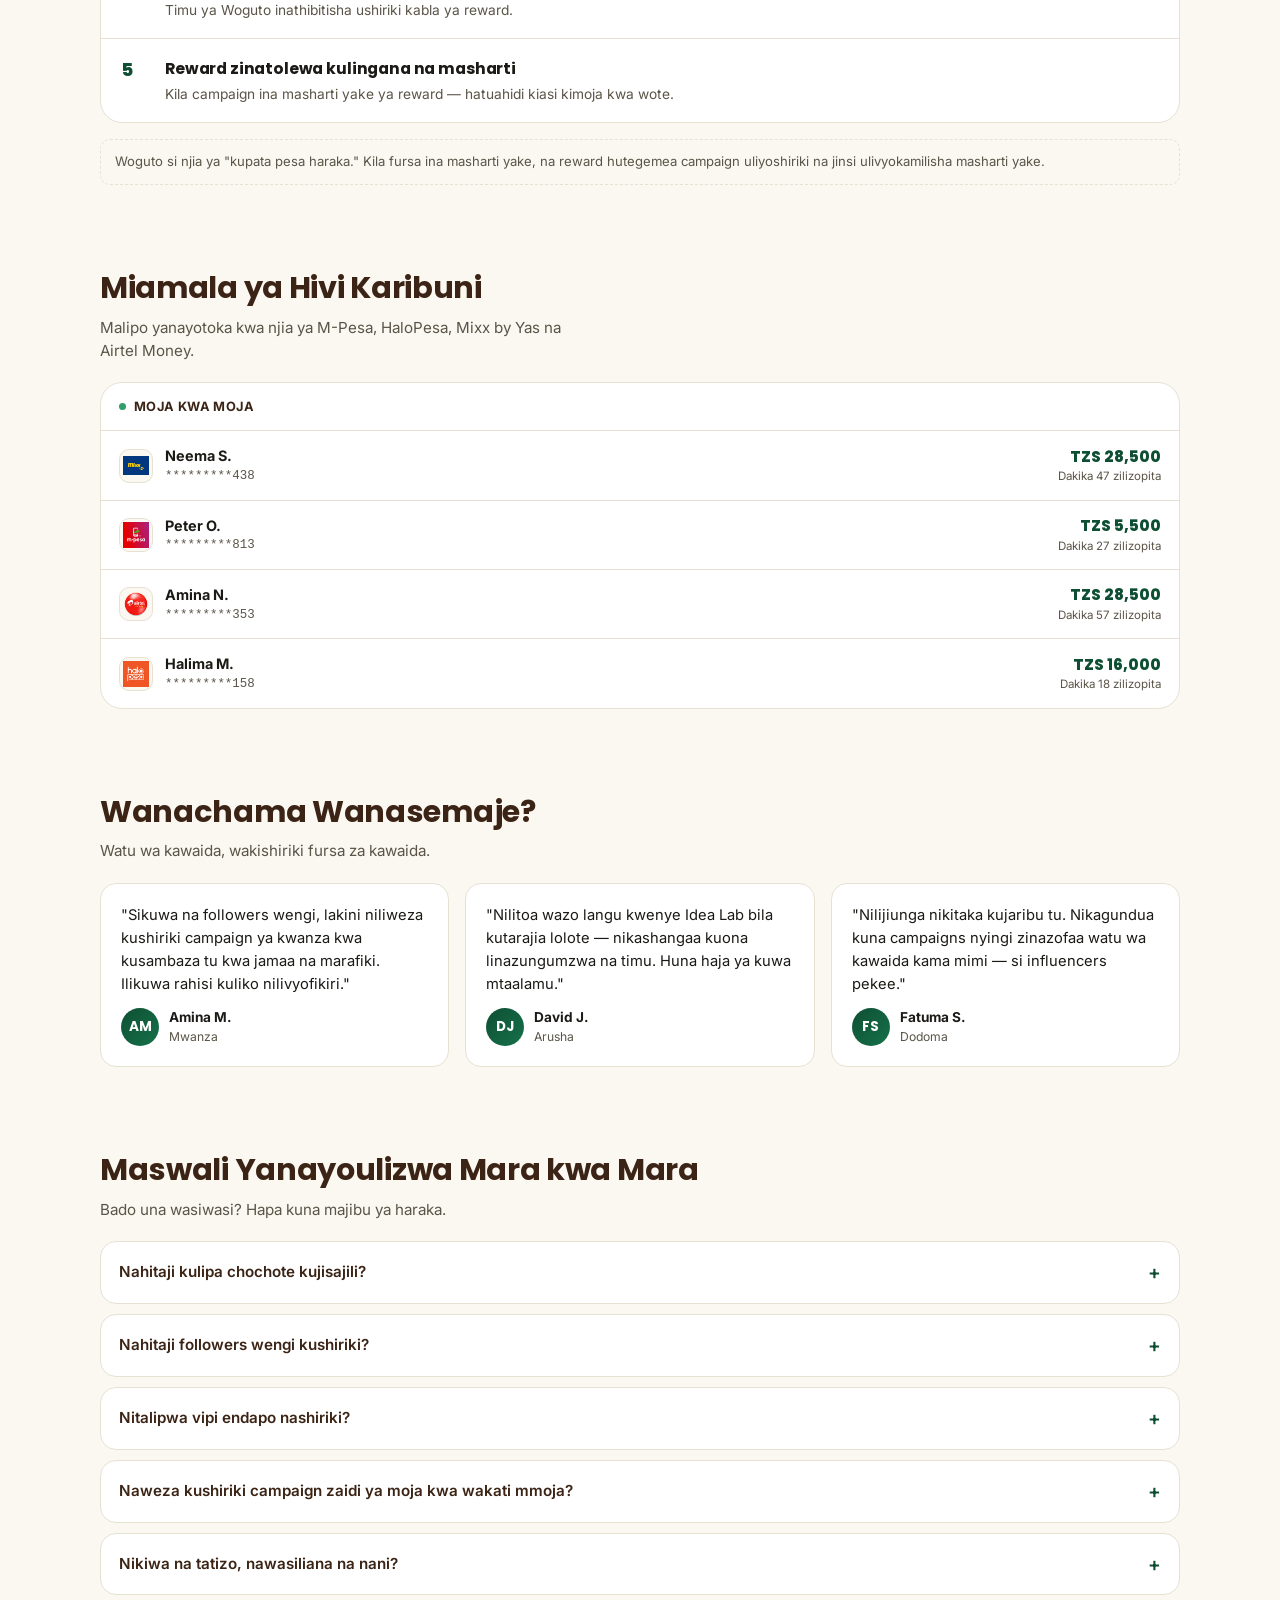
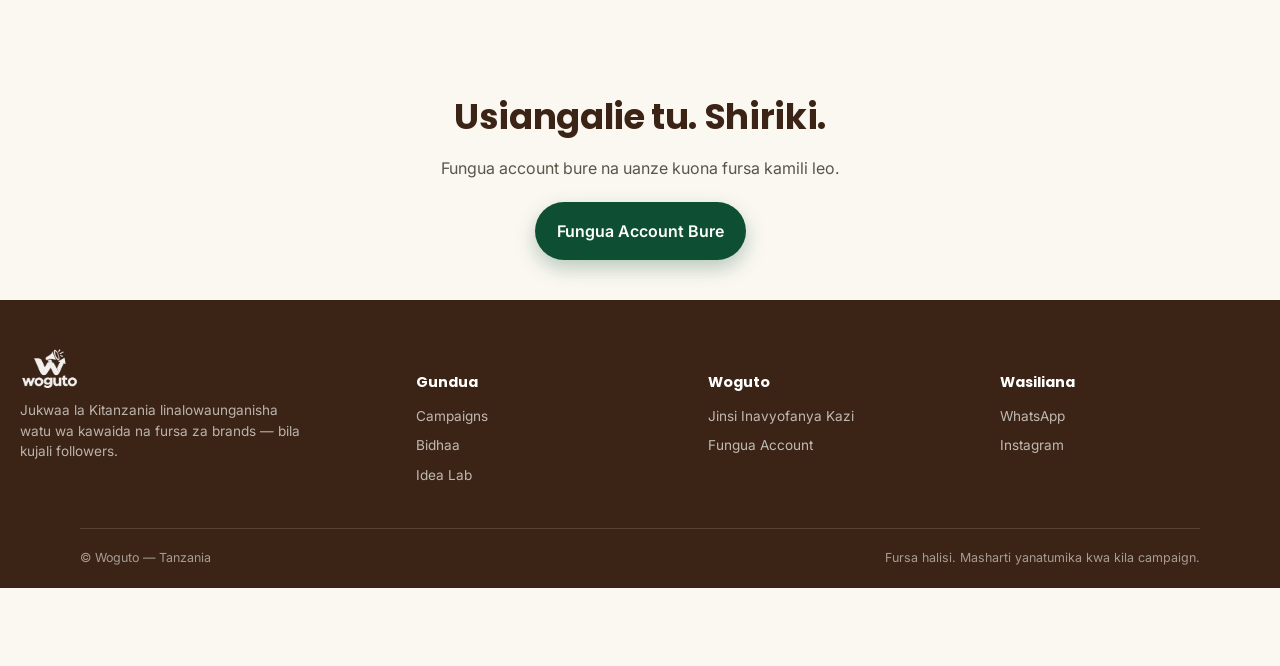
==== commit 76b21759: "Add files via upload" ====
--- a/index.html
+++ b/index.html
@@ -3,11 +3,11 @@
 <head>
 <meta charset="UTF-8" />
 <meta name="viewport" content="width=device-width, initial-scale=1.0" />
-<title>THE PLATFORM — Shiriki. Buni. Jipatie.</title>
-<meta name="description" content="Fursa za campaigns, bidhaa na mawazo kutoka brands mbalimbali — bila kujali una followers wangapi. Fungua account bure na THE PLATFORM." />
-<meta property="og:title" content="THE PLATFORM" />
+<title>Woguto — Shiriki. Buni. Jipatie.</title>
+<meta name="description" content="Fursa za campaigns, bidhaa na mawazo kutoka brands mbalimbali — bila kujali una followers wangapi. Fungua account bure na Woguto." />
+<meta property="og:title" content="Woguto" />
 <meta property="og:description" content="Fursa za campaigns na mawazo kutoka brands — huna haja ya kuwa na followers wengi." />
-<meta property="og:image" content="https://placehold.co/1200x630/0E5C3A/FFFFFF?text=THE+PLATFORM" />
+<meta property="og:image" content="https://placehold.co/1200x630/0E5C3A/FFFFFF?text=Woguto" />
 <meta property="og:type" content="website" />
 <link rel="preconnect" href="https://fonts.googleapis.com" />
 <link href="https://fonts.googleapis.com/css2?family=Poppins:wght@600;700;800;900&amp;family=Inter:wght@400;500;600;700&amp;family=Baloo+2:wght@600;700&amp;display=swap" rel="stylesheet" />
@@ -30,8 +30,8 @@
   <div class="wrap">
     <a href="?" class="brand-lockup" onclick="goHome(event)">
       <!-- LOGO_ICON_BASE64: replace this data URI if you export a new icon -->
-      <img alt="THE PLATFORM" src="[data-uri]" />
-      <span class="brand-wordmark"><span class="name">THE PLATFORM</span></span>
+      <img alt="Woguto" src="[data-uri]" />
+      <span class="brand-wordmark"><span class="name">Woguto</span></span>
     </a>
     <nav class="main-nav">
       <a href="#fursa" onclick="trackCTA('nav_fursa')">Fursa</a>
@@ -55,7 +55,7 @@
 <div class="activity-ticker">
   <div class="wrap">
     <span class="dot"></span>
-    <span id="ticker-text">Fursa mpya zinaongezwa kila wiki THE PLATFORM.</span>
+    <span id="ticker-text">Fursa mpya zinaongezwa kila wiki Woguto.</span>
   </div>
 </div>
 
@@ -91,7 +91,7 @@
   <div class="hook">
     <div class="wrap">
       <h2>Huna followers wengi? <span class="no">Huna tatizo.</span></h2>
-      <p>THE PLATFORM haijengwi kwa influencers pekee. Unaweza kushiriki kwa kusambaza campaign, kutoa wazo, ku-connect watu, kushiriki challenge, au kusaidia brand kufikisha bidhaa yake kwa watu wanaoizunguka.</p>
+      <p>Woguto haijengwi kwa influencers pekee. Unaweza kushiriki kwa kusambaza campaign, kutoa wazo, ku-connect watu, kushiriki challenge, au kusaidia brand kufikisha bidhaa yake kwa watu wanaoizunguka.</p>
     </div>
   </div>
 
@@ -134,7 +134,7 @@
     <div class="wrap">
       <div class="section-head">
         <div>
-          <h2>Naweza kufanya nini THE PLATFORM?</h2>
+          <h2>Naweza kufanya nini Woguto?</h2>
           <p>Njia nne za kushiriki — chagua inayokufaa.</p>
         </div>
       </div>
@@ -163,7 +163,7 @@
   <!-- IDEA LAB -->
   <div class="idea-lab" id="idealab">
     <div class="wrap">
-      <span class="tag">THE PLATFORM IDEA LAB</span>
+      <span class="tag">Woguto IDEA LAB</span>
       <h2>Wazo lako linaweza kuwa bidhaa ya kesho.</h2>
       <div class="prompt">"Ungeboreshaje gari linalotumika Tanzania miaka 10 ijayo?" — mmoja wa maswali yanayoendelea kwenye Idea Lab.</div>
       <p style="margin-top:14px;color:rgba(255,255,255,0.82);font-size:0.95rem;">Una wazo? Ilete. Brand inatafuta watu kama wewe — si wataalamu, ni watu wenye mawazo.</p>
@@ -176,7 +176,7 @@
     <div class="wrap">
       <div class="section-head">
         <div>
-          <h2>THE PLATFORM Inafanyaje?</h2>
+          <h2>Woguto Inafanyaje?</h2>
           <p>Wazi na rahisi kueleweka — hakuna ahadi za uongo.</p>
         </div>
       </div>
@@ -184,10 +184,10 @@
         <div class="trust-step"><span class="n">1</span><div><h4>Brands zinachapisha campaigns</h4><p>Kampuni na brands zinaleta fursa halisi za kushiriki.</p></div></div>
         <div class="trust-step"><span class="n">2</span><div><h4>Wanachama wanachagua fursa</h4><p>Unachagua campaign, bidhaa au idea inayokufaa.</p></div></div>
         <div class="trust-step"><span class="n">3</span><div><h4>Unakamilisha kinachotakiwa</h4><p>Kila campaign ina masharti yake maalum ya kushiriki.</p></div></div>
-        <div class="trust-step"><span class="n">4</span><div><h4>Masharti yanahakikiwa</h4><p>Timu ya THE PLATFORM inathibitisha ushiriki kabla ya reward.</p></div></div>
+        <div class="trust-step"><span class="n">4</span><div><h4>Masharti yanahakikiwa</h4><p>Timu ya Woguto inathibitisha ushiriki kabla ya reward.</p></div></div>
         <div class="trust-step"><span class="n">5</span><div><h4>Reward zinatolewa kulingana na masharti</h4><p>Kila campaign ina masharti yake ya reward — hatuahidi kiasi kimoja kwa wote.</p></div></div>
       </div>
-      <p class="trust-note">THE PLATFORM si njia ya "kupata pesa haraka." Kila fursa ina masharti yake, na reward hutegemea campaign uliyoshiriki na jinsi ulivyokamilisha masharti yake.</p>
+      <p class="trust-note">Woguto si njia ya "kupata pesa haraka." Kila fursa ina masharti yake, na reward hutegemea campaign uliyoshiriki na jinsi ulivyokamilisha masharti yake.</p>
     </div>
   </section>
 
@@ -256,7 +256,7 @@
       <div class="faq-list">
         <details class="faq-item">
           <summary>Nahitaji kulipa chochote kujisajili?</summary>
-          <p>Hapana. Kujisajili THE PLATFORM ni bure kabisa. Baadhi ya campaigns zinaweza kuwa na masharti yao maalum, lakini kufungua akaunti hakulipiwi.</p>
+          <p>Hapana. Kujisajili Woguto ni bure kabisa. Baadhi ya campaigns zinaweza kuwa na masharti yao maalum, lakini kufungua akaunti hakulipiwi.</p>
         </details>
         <details class="faq-item">
           <summary>Nahitaji followers wengi kushiriki?</summary>
@@ -272,7 +272,7 @@
         </details>
         <details class="faq-item">
           <summary>Nikiwa na tatizo, nawasiliana na nani?</summary>
-          <p>Timu ya THE PLATFORM inapatikana kupitia WhatsApp na akaunti yako mara utakapojisajili.</p>
+          <p>Timu ya Woguto inapatikana kupitia WhatsApp na akaunti yako mara utakapojisajili.</p>
         </details>
       </div>
     </div>
@@ -312,7 +312,7 @@
       <div class="unlock-card">
         <div class="lock-badge">🔒</div>
         <h4>Maelezo kamili yamefungwa</h4>
-        <p>Kuna taarifa zaidi kuhusu hii ambazo zinapatikana kwa wanachama wa THE PLATFORM.</p>
+        <p>Kuna taarifa zaidi kuhusu hii ambazo zinapatikana kwa wanachama wa Woguto.</p>
         <div class="unlock-checklist">
           <span>✓ Uone maelezo yote</span>
           <span>✓ Uone namna ya kushiriki</span>
@@ -341,7 +341,7 @@
   <div class="footer-grid">
     <div class="footer-brand">
       <!-- LOGO_FULL_BASE64: replace this data URI if you export a new logo -->
-      <img alt="THE PLATFORM" src="[data-uri]" />
+      <img alt="Woguto" src="[data-uri]" />
       <p>Jukwaa la Kitanzania linalowaunganisha watu wa kawaida na fursa za brands — bila kujali followers.</p>
     </div>
     <div class="footer-col">
@@ -351,7 +351,7 @@
       <a href="#idealab" onclick="trackCTA('footer_nav_idealab')">Idea Lab</a>
     </div>
     <div class="footer-col">
-      <h5>THE PLATFORM</h5>
+      <h5>Woguto</h5>
       <a href="#jinsi" onclick="trackCTA('footer_nav_jinsi')">Jinsi Inavyofanya Kazi</a>
       <a href="#" onclick="openSignup('footer_col_signup'); return false;">Fungua Account</a>
     </div>
@@ -362,7 +362,7 @@
     </div>
   </div>
   <div class="footer-bottom">
-    <span>© THE PLATFORM — Tanzania</span>
+    <span>© Woguto — Tanzania</span>
     <span>Fursa halisi. Masharti yanatumika kwa kila campaign.</span>
   </div>
 </footer>
--- a/styles.css
+++ b/styles.css
@@ -1,5 +1,5 @@
 /* ==========================================================================
-   THE PLATFORM — Public conversion landing page
+   Woguto — Public conversion landing page
    ==========================================================================
    HOW TO CUSTOMIZE (search for these markers):
    - Brand colors:     search "TOKENS" below
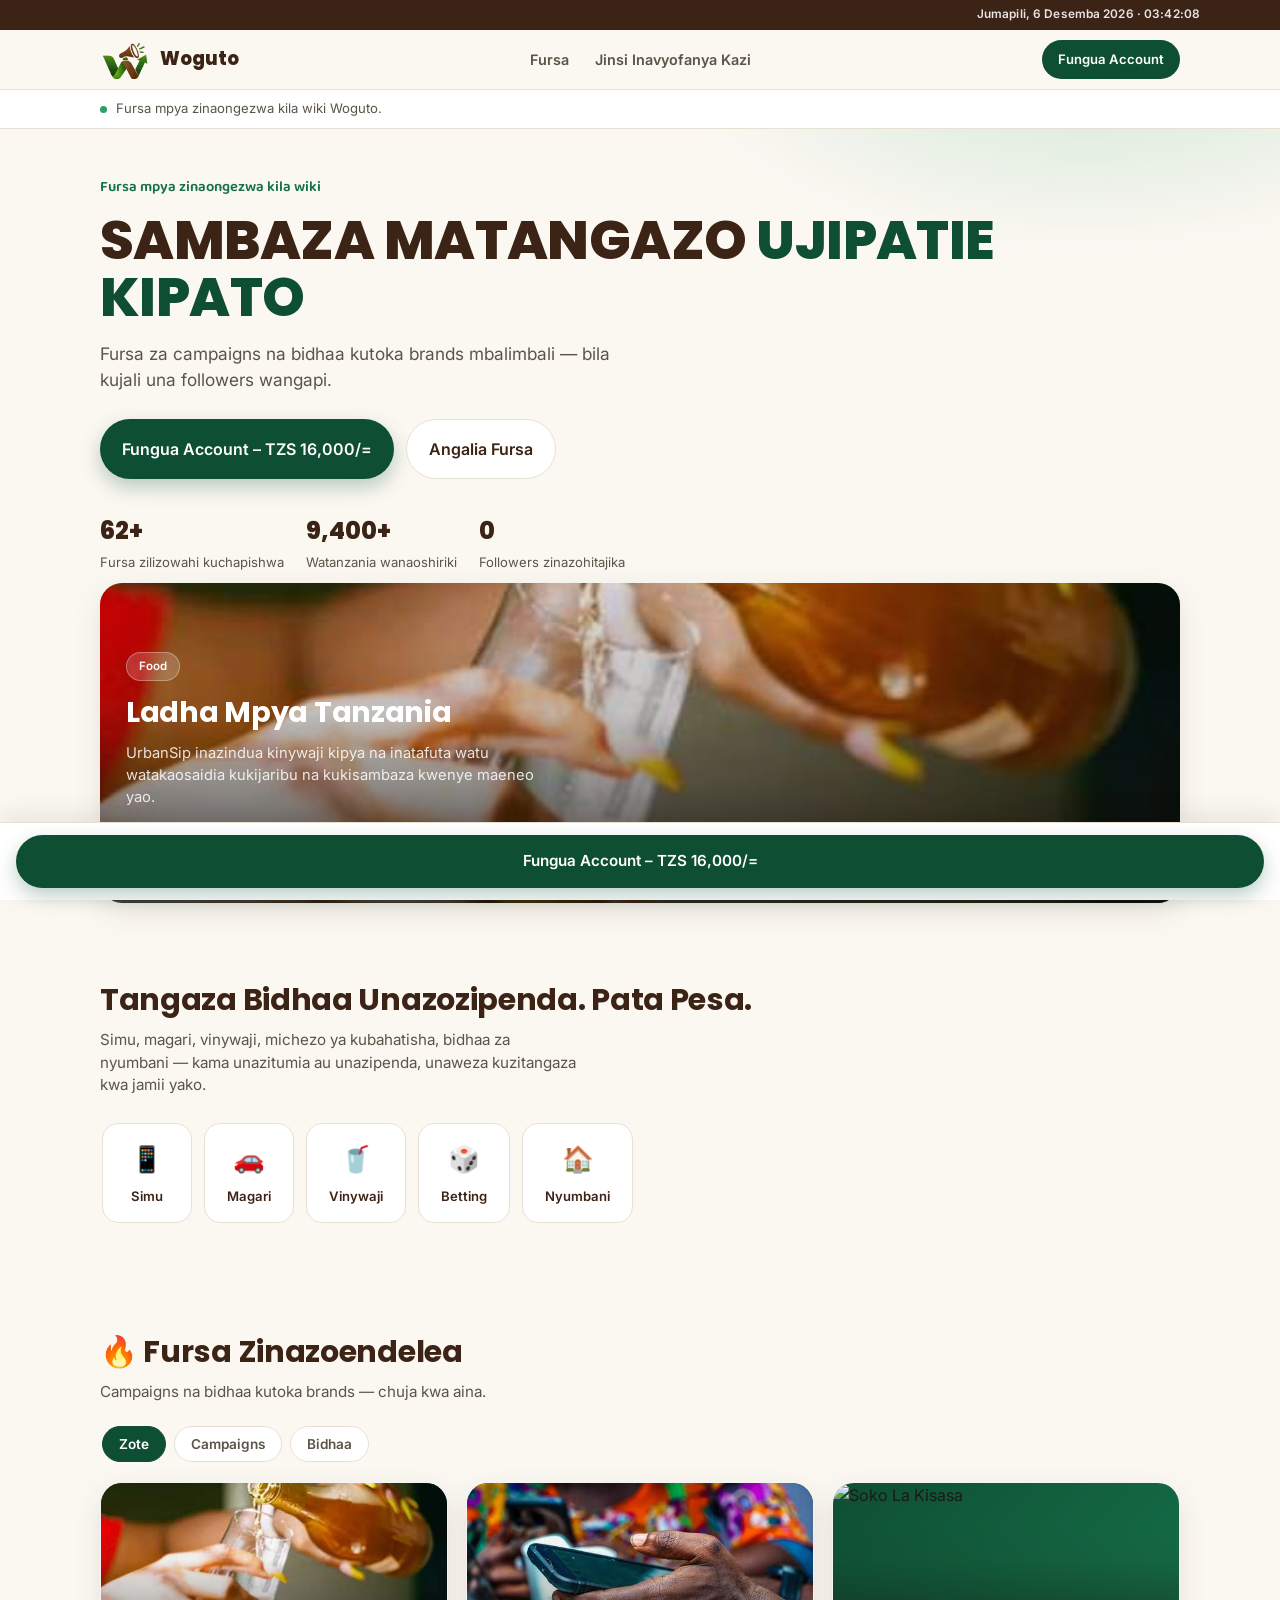
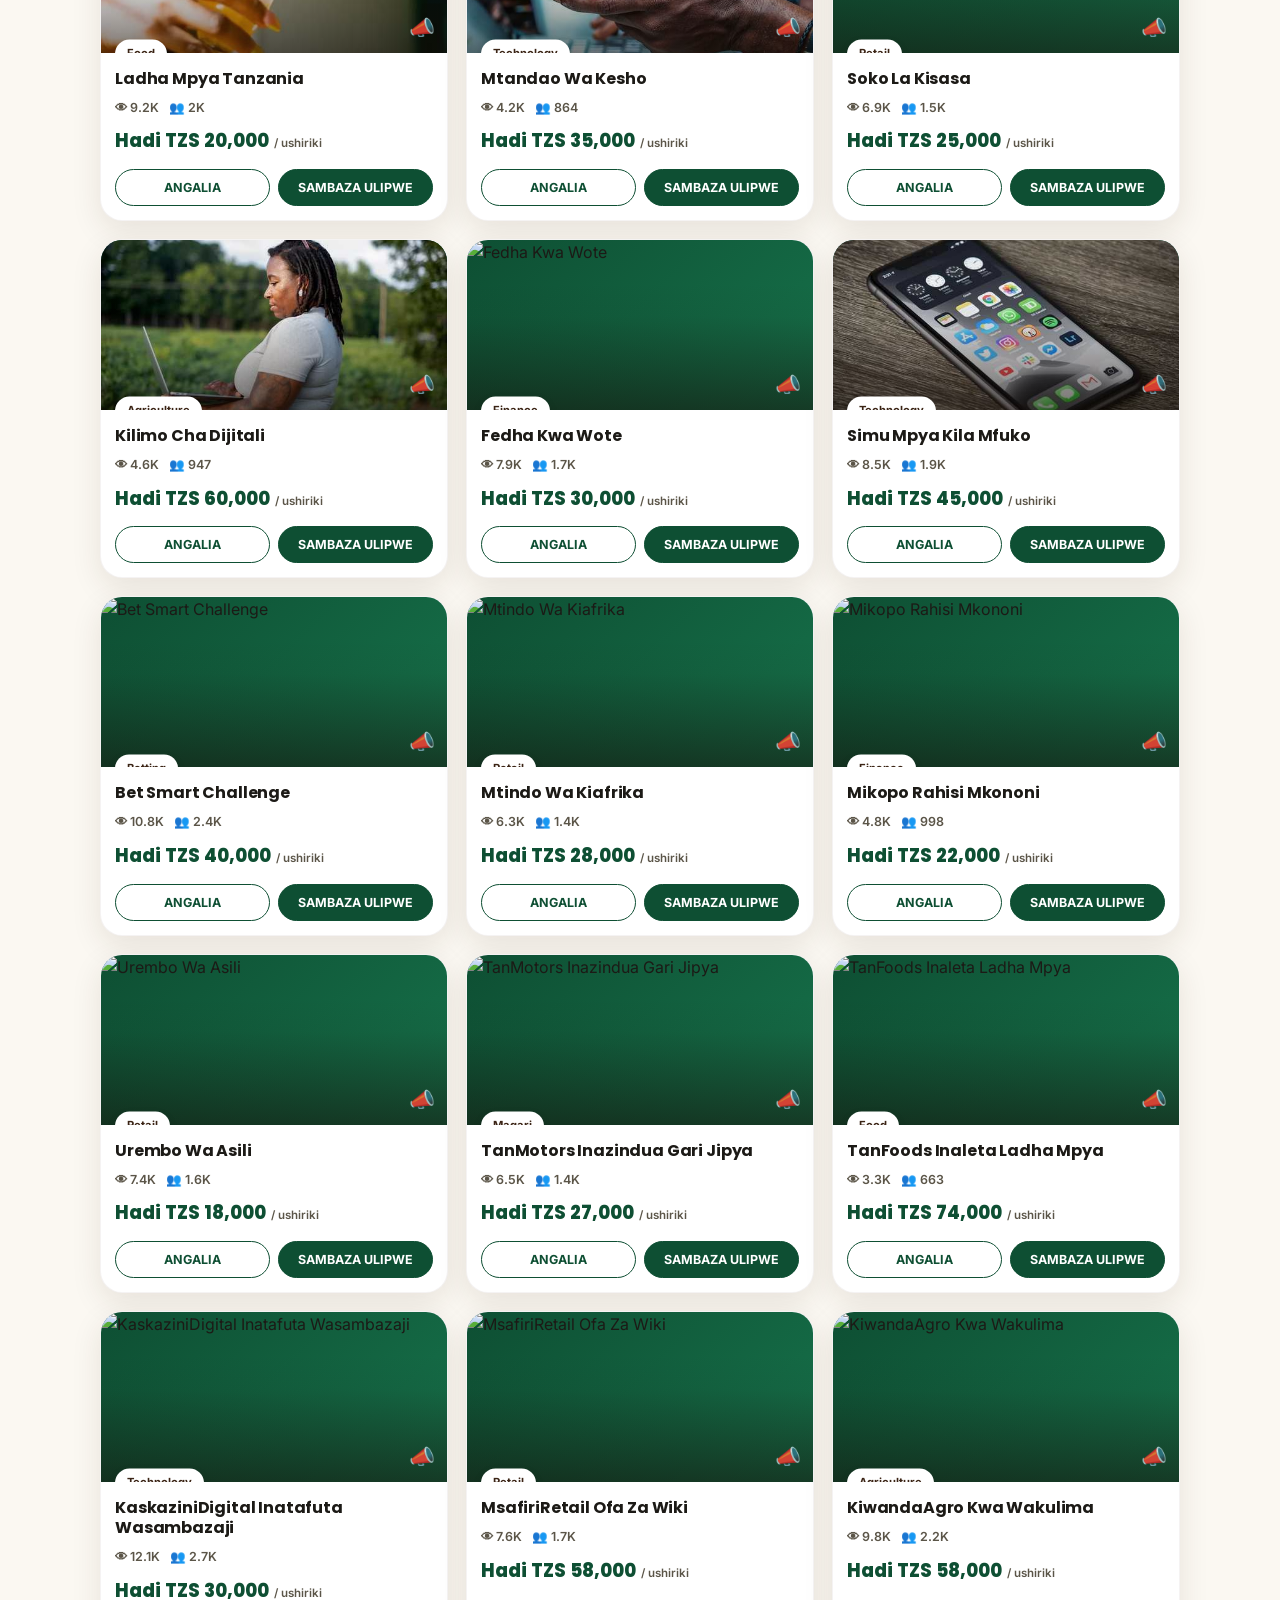
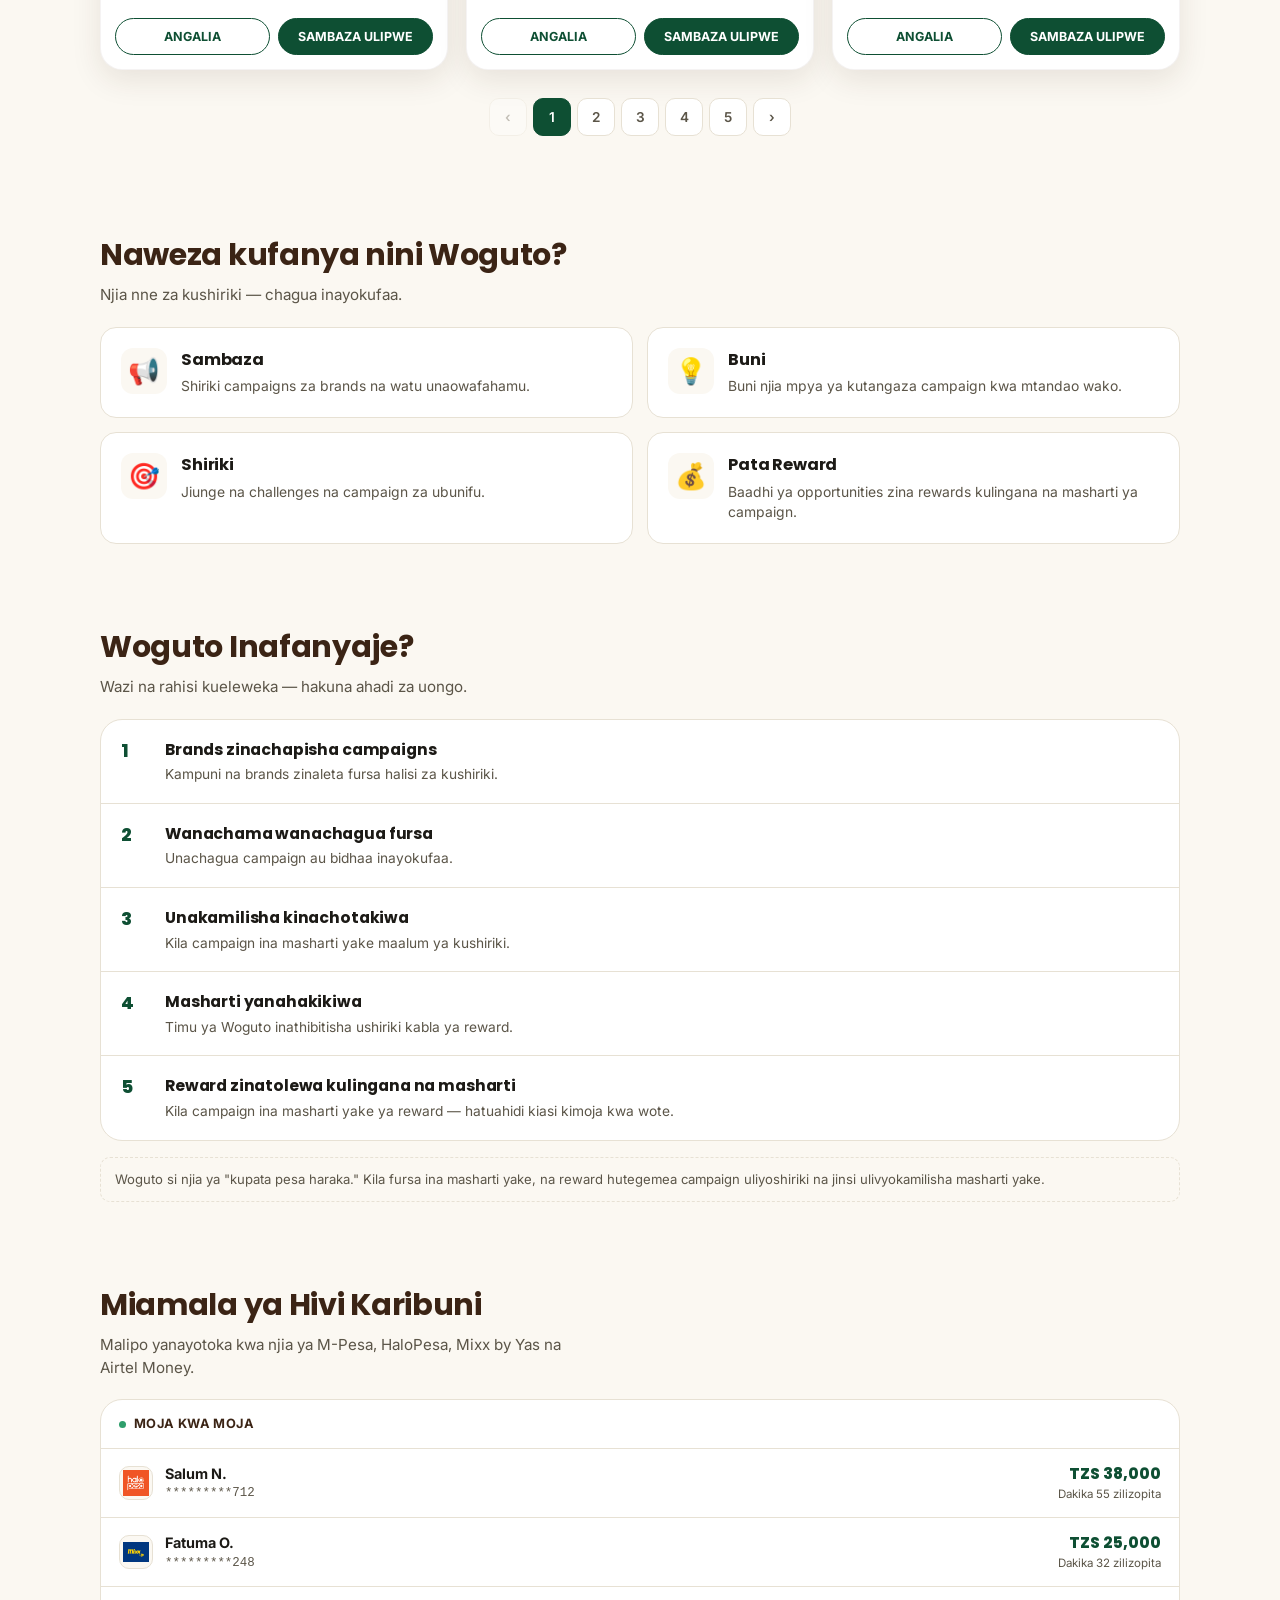
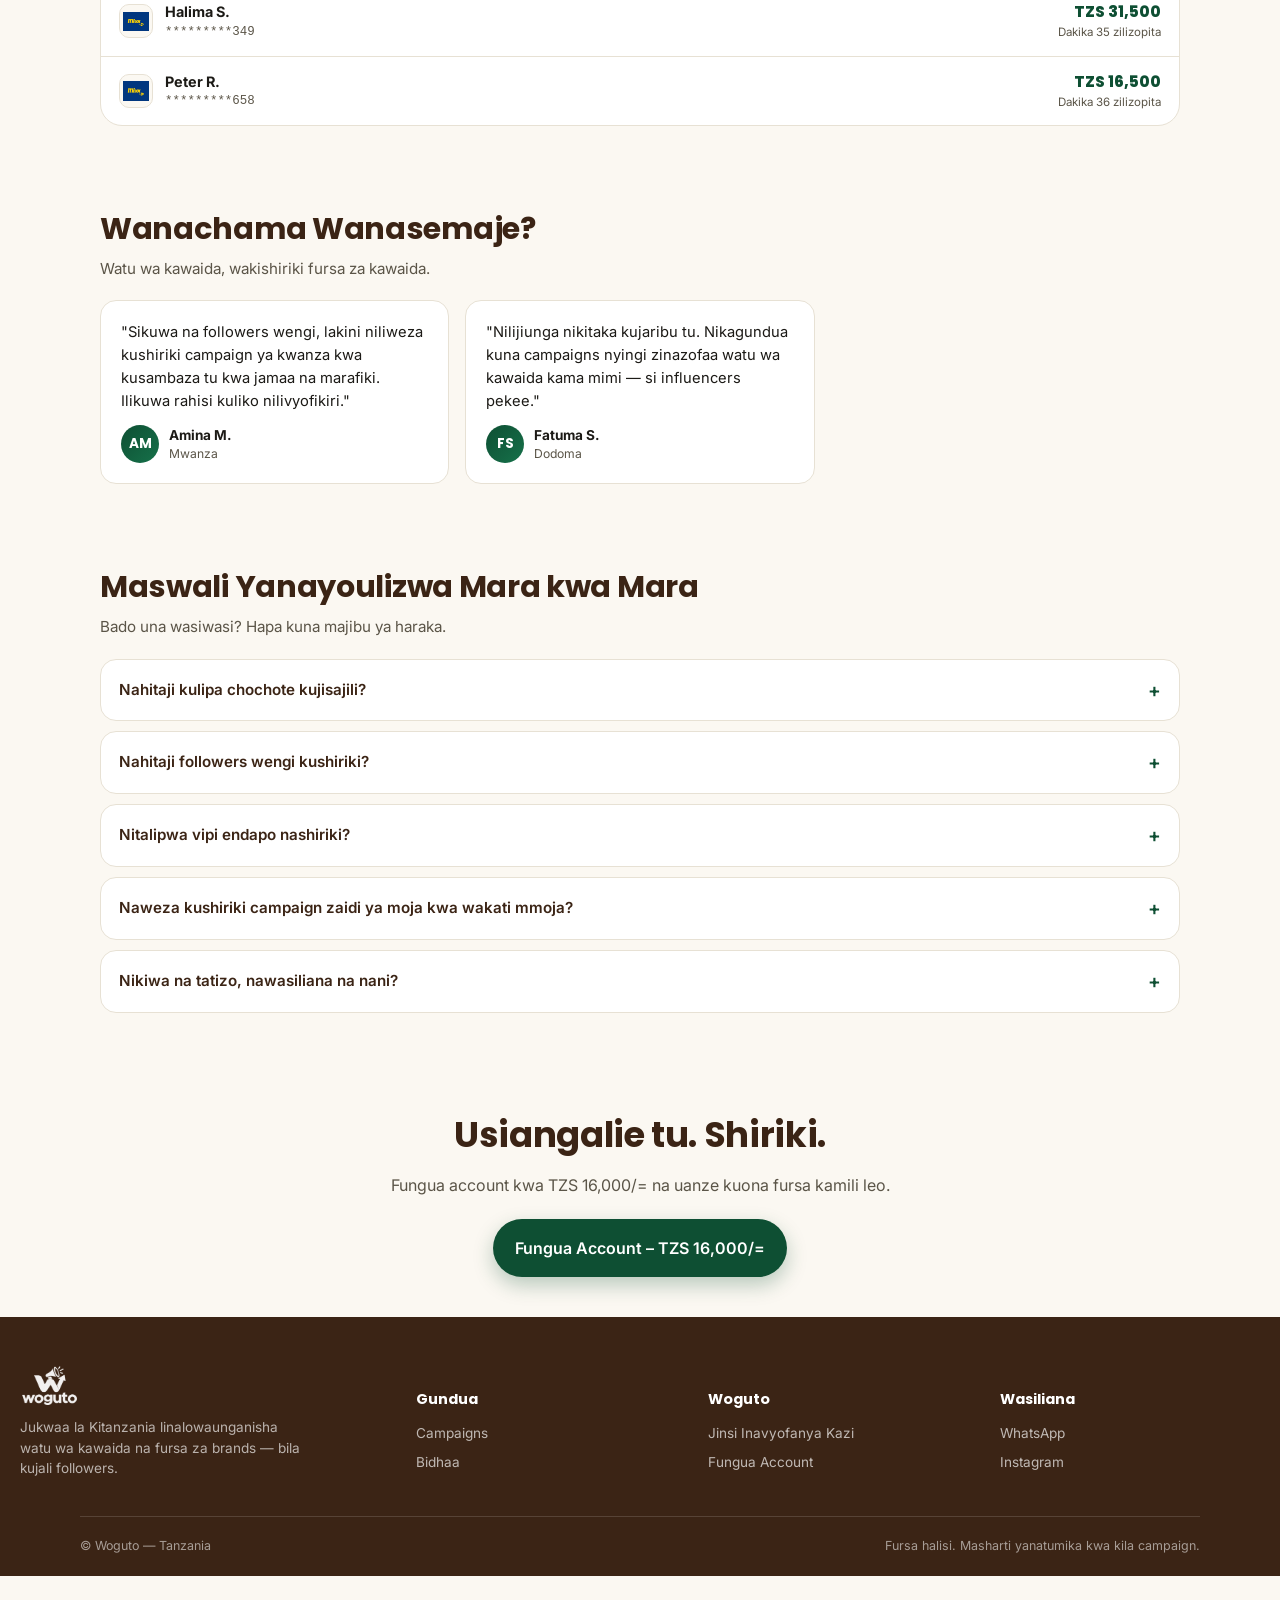
==== commit eee4dd8a: "Add files via upload" ====
--- a/index.html
+++ b/index.html
@@ -3,10 +3,10 @@
 <head>
 <meta charset="UTF-8" />
 <meta name="viewport" content="width=device-width, initial-scale=1.0" />
-<title>Woguto — Shiriki. Buni. Jipatie.</title>
-<meta name="description" content="Fursa za campaigns, bidhaa na mawazo kutoka brands mbalimbali — bila kujali una followers wangapi. Fungua account bure na Woguto." />
+<title>Woguto — Sambaza Matangazo Ujipatie Kipato.</title>
+<meta name="description" content="Fursa za campaigns na bidhaa kutoka brands mbalimbali — bila kujali una followers wangapi. Jiunge na Woguto kwa TZS 16,000/=." />
 <meta property="og:title" content="Woguto" />
-<meta property="og:description" content="Fursa za campaigns na mawazo kutoka brands — huna haja ya kuwa na followers wengi." />
+<meta property="og:description" content="Fursa za campaigns na bidhaa kutoka brands — huna haja ya kuwa na followers wengi." />
 <meta property="og:image" content="https://placehold.co/1200x630/0E5C3A/FFFFFF?text=Woguto" />
 <meta property="og:type" content="website" />
 <link rel="preconnect" href="https://fonts.googleapis.com" />
@@ -36,7 +36,6 @@
     <nav class="main-nav">
       <a href="#fursa" onclick="trackCTA('nav_fursa')">Fursa</a>
       <a href="#jinsi" onclick="trackCTA('nav_jinsi')">Jinsi Inavyofanya Kazi</a>
-      <a href="#idealab" onclick="trackCTA('nav_idealab')">Idea Lab</a>
     </nav>
     <div class="header-actions">
       <a href="#" class="header-cta" onclick="openSignup('header'); return false;">Fungua Account</a>
@@ -46,7 +45,6 @@
   <nav class="mobile-nav" id="mobile-nav">
     <a href="#fursa" onclick="toggleMobileNav()">Fursa</a>
     <a href="#jinsi" onclick="toggleMobileNav()">Jinsi Inavyofanya Kazi</a>
-    <a href="#idealab" onclick="toggleMobileNav()">Idea Lab</a>
   </nav>
 </header>
 
@@ -68,10 +66,10 @@
   <section class="hero">
     <div class="wrap">
       <span class="hero-eyebrow">Fursa mpya zinaongezwa kila wiki</span>
-      <h1>SHIRIKI. BUNI. <em>JIPATIE.</em></h1>
-      <p class="hero-sub">Fursa za campaigns, bidhaa na mawazo kutoka brands mbalimbali — bila kujali una followers wangapi.</p>
+      <h1>SAMBAZA MATANGAZO <em>UJIPATIE KIPATO</em></h1>
+      <p class="hero-sub">Fursa za campaigns na bidhaa kutoka brands mbalimbali — bila kujali una followers wangapi.</p>
       <div class="hero-ctas">
-        <a href="#" class="btn btn-primary btn-lg" onclick="openSignup('hero_signup'); return false;">Fungua Account Bure</a>
+        <a href="#" class="btn btn-primary btn-lg" onclick="openSignup('hero_signup'); return false;">Fungua Account – TZS 16,000/=</a>
         <a href="#fursa" class="btn btn-secondary btn-lg" onclick="trackCTA('hero_view_opportunities')">Angalia Fursa</a>
       </div>
       <div class="hero-stats">
@@ -86,14 +84,6 @@
       </div>
     </div>
   </section>
-
-  <!-- HUNA FOLLOWERS HOOK -->
-  <div class="hook">
-    <div class="wrap">
-      <h2>Huna followers wengi? <span class="no">Huna tatizo.</span></h2>
-      <p>Woguto haijengwi kwa influencers pekee. Unaweza kushiriki kwa kusambaza campaign, kutoa wazo, ku-connect watu, kushiriki challenge, au kusaidia brand kufikisha bidhaa yake kwa watu wanaoizunguka.</p>
-    </div>
-  </div>
 
   <!-- CATEGORY HOOK: "share products you already like" -->
   <section class="section-tight">
@@ -120,7 +110,7 @@
       <div class="section-head">
         <div>
           <h2>🔥 Fursa Zinazoendelea</h2>
-          <p>Campaigns, bidhaa na idea challenges kutoka brands — chuja kwa aina.</p>
+          <p>Campaigns na bidhaa kutoka brands — chuja kwa aina.</p>
         </div>
       </div>
       <div class="filter-tabs" id="filter-tabs"></div>
@@ -140,37 +130,13 @@
       </div>
       <div class="op-grid">
         <div class="op-card"><div class="ico">📢</div><div><h3>Sambaza</h3><p>Shiriki campaigns za brands na watu unaowafahamu.</p></div></div>
-        <div class="op-card"><div class="ico">💡</div><div><h3>Buni</h3><p>Toa idea inayoweza kutumika kuboresha bidhaa halisi.</p></div></div>
+        <div class="op-card"><div class="ico">💡</div><div><h3>Buni</h3><p>Buni njia mpya ya kutangaza campaign kwa mtandao wako.</p></div></div>
         <div class="op-card"><div class="ico">🎯</div><div><h3>Shiriki</h3><p>Jiunge na challenges na campaign za ubunifu.</p></div></div>
         <div class="op-card"><div class="ico">💰</div><div><h3>Pata Reward</h3><p>Baadhi ya opportunities zina rewards kulingana na masharti ya campaign.</p></div></div>
       </div>
     </div>
   </section>
 
-  <!-- FOMO -->
-  <section class="section-tight">
-    <div class="wrap">
-      <div class="section-head">
-        <div>
-          <h2>Fursa Unazoweza Kukosa</h2>
-          <p>Maelezo kamili yanafunguliwa baada ya kujiunga.</p>
-        </div>
-      </div>
-      <div class="carousel" id="fomo-carousel"></div>
-    </div>
-  </section>
-
-  <!-- IDEA LAB -->
-  <div class="idea-lab" id="idealab">
-    <div class="wrap">
-      <span class="tag">Woguto IDEA LAB</span>
-      <h2>Wazo lako linaweza kuwa bidhaa ya kesho.</h2>
-      <div class="prompt">"Ungeboreshaje gari linalotumika Tanzania miaka 10 ijayo?" — mmoja wa maswali yanayoendelea kwenye Idea Lab.</div>
-      <p style="margin-top:14px;color:rgba(255,255,255,0.82);font-size:0.95rem;">Una wazo? Ilete. Brand inatafuta watu kama wewe — si wataalamu, ni watu wenye mawazo.</p>
-      <a href="#" class="btn btn-primary" onclick="openSignup('idea_signup'); return false;">Toa Wazo</a>
-    </div>
-  </div>
-
   <!-- HOW IT WORKS / TRUST -->
   <section class="section-tight" id="jinsi">
     <div class="wrap">
@@ -182,7 +148,7 @@
       </div>
       <div class="trust-steps">
         <div class="trust-step"><span class="n">1</span><div><h4>Brands zinachapisha campaigns</h4><p>Kampuni na brands zinaleta fursa halisi za kushiriki.</p></div></div>
-        <div class="trust-step"><span class="n">2</span><div><h4>Wanachama wanachagua fursa</h4><p>Unachagua campaign, bidhaa au idea inayokufaa.</p></div></div>
+        <div class="trust-step"><span class="n">2</span><div><h4>Wanachama wanachagua fursa</h4><p>Unachagua campaign au bidhaa inayokufaa.</p></div></div>
         <div class="trust-step"><span class="n">3</span><div><h4>Unakamilisha kinachotakiwa</h4><p>Kila campaign ina masharti yake maalum ya kushiriki.</p></div></div>
         <div class="trust-step"><span class="n">4</span><div><h4>Masharti yanahakikiwa</h4><p>Timu ya Woguto inathibitisha ushiriki kabla ya reward.</p></div></div>
         <div class="trust-step"><span class="n">5</span><div><h4>Reward zinatolewa kulingana na masharti</h4><p>Kila campaign ina masharti yake ya reward — hatuahidi kiasi kimoja kwa wote.</p></div></div>
@@ -233,10 +199,6 @@
           <div class="who"><div class="avatar">AM</div><div><strong>Amina M.</strong><span>Mwanza</span></div></div>
         </div>
         <div class="testimonial-card">
-          <p class="quote">"Nilitoa wazo langu kwenye Idea Lab bila kutarajia lolote — nikashangaa kuona linazungumzwa na timu. Huna haja ya kuwa mtaalamu."</p>
-          <div class="who"><div class="avatar">DJ</div><div><strong>David J.</strong><span>Arusha</span></div></div>
-        </div>
-        <div class="testimonial-card">
           <p class="quote">"Nilijiunga nikitaka kujaribu tu. Nikagundua kuna campaigns nyingi zinazofaa watu wa kawaida kama mimi — si influencers pekee."</p>
           <div class="who"><div class="avatar">FS</div><div><strong>Fatuma S.</strong><span>Dodoma</span></div></div>
         </div>
@@ -256,11 +218,11 @@
       <div class="faq-list">
         <details class="faq-item">
           <summary>Nahitaji kulipa chochote kujisajili?</summary>
-          <p>Hapana. Kujisajili Woguto ni bure kabisa. Baadhi ya campaigns zinaweza kuwa na masharti yao maalum, lakini kufungua akaunti hakulipiwi.</p>
+          <p>Ndiyo. Kujiunga Woguto kuna ada ya TZS 16,000/=, inayolipwa mara moja wakati wa kufungua akaunti. Baadhi ya campaigns zinaweza kuwa na masharti yao maalum zaidi ya ada hiyo.</p>
         </details>
         <details class="faq-item">
           <summary>Nahitaji followers wengi kushiriki?</summary>
-          <p>Hapana. Campaigns nyingi haziitaji followers kabisa — zinahitaji ushiriki, mawazo, au kusambaza taarifa kwa watu unaowafahamu.</p>
+          <p>Hapana. Campaigns nyingi haziitaji followers kabisa — zinahitaji ushiriki au kusambaza taarifa kwa watu unaowafahamu.</p>
         </details>
         <details class="faq-item">
           <summary>Nitalipwa vipi endapo nashiriki?</summary>
@@ -268,7 +230,7 @@
         </details>
         <details class="faq-item">
           <summary>Naweza kushiriki campaign zaidi ya moja kwa wakati mmoja?</summary>
-          <p>Ndiyo. Unaweza kuchagua campaigns, bidhaa, au idea challenges nyingi kadri unavyopenda, kulingana na masharti ya kila moja.</p>
+          <p>Ndiyo. Unaweza kuchagua campaigns au bidhaa nyingi kadri unavyopenda, kulingana na masharti ya kila moja.</p>
         </details>
         <details class="faq-item">
           <summary>Nikiwa na tatizo, nawasiliana na nani?</summary>
@@ -281,14 +243,14 @@
   <!-- FOOTER CTA -->
   <section class="footer-cta">
     <h2>Usiangalie tu. Shiriki.</h2>
-    <p>Fungua account bure na uanze kuona fursa kamili leo.</p>
-    <a href="#" class="btn btn-primary btn-lg" onclick="openSignup('footer_signup'); return false;">Fungua Account Bure</a>
+    <p>Fungua account kwa TZS 16,000/= na uanze kuona fursa kamili leo.</p>
+    <a href="#" class="btn btn-primary btn-lg" onclick="openSignup('footer_signup'); return false;">Fungua Account – TZS 16,000/=</a>
   </section>
 
 </main>
 
 <!-- ========================================================= -->
-<!-- DETAIL VIEW (campaign / product / idea)                    -->
+<!-- DETAIL VIEW (campaign / product)                    -->
 <!-- ========================================================= -->
 <section id="detail-view">
   <div class="wrap" style="padding-top:22px;">
@@ -319,7 +281,7 @@
           <span>✓ Uone masharti kamili</span>
           <span>✓ Uanze kushiriki na upate fursa mpya</span>
         </div>
-        <a href="#" class="btn btn-primary" id="detail-unlock-btn" onclick="return false;">Fungua Account Bure</a>
+        <a href="#" class="btn btn-primary" id="detail-unlock-btn" onclick="return false;">Fungua Account – TZS 16,000/=</a>
       </div>
     </div>
     <div class="share-row">
@@ -329,8 +291,8 @@
   </div>
   <section class="footer-cta">
     <h2>Fursa hii inasubiri wewe.</h2>
-    <p>Fungua account bure ili uweze kuendelea na kushiriki.</p>
-    <a href="#" class="btn btn-primary btn-lg" onclick="openSignup('detail_footer_signup'); return false;">Fungua Account Bure</a>
+    <p>Fungua account kwa TZS 16,000/= ili uweze kuendelea na kushiriki.</p>
+    <a href="#" class="btn btn-primary btn-lg" onclick="openSignup('detail_footer_signup'); return false;">Fungua Account – TZS 16,000/=</a>
   </section>
 </section>
 
@@ -348,7 +310,6 @@
       <h5>Gundua</h5>
       <a href="#fursa" onclick="trackCTA('footer_nav_fursa')">Campaigns</a>
       <a href="#fursa" onclick="trackCTA('footer_nav_bidhaa')">Bidhaa</a>
-      <a href="#idealab" onclick="trackCTA('footer_nav_idealab')">Idea Lab</a>
     </div>
     <div class="footer-col">
       <h5>Woguto</h5>
@@ -369,10 +330,10 @@
 
 <!-- STICKY MOBILE CTA -->
 <div class="mobile-sticky">
-  <a href="#" class="btn btn-primary" onclick="openSignup('sticky_mobile'); return false;">Fungua Account Bure</a>
+  <a href="#" class="btn btn-primary" onclick="openSignup('sticky_mobile'); return false;">Fungua Account – TZS 16,000/=</a>
 </div>
 
-<!-- SHARE-FLOW MODAL ("SAMBAZA ULIPWE" / "TOA WAZO") -->
+<!-- SHARE-FLOW MODAL ("SAMBAZA ULIPWE") -->
 <div class="modal-overlay" id="share-modal" onclick="if(event.target === this){ closeShareFlow(); }">
   <div class="modal-box" id="share-modal-box"></div>
 </div>
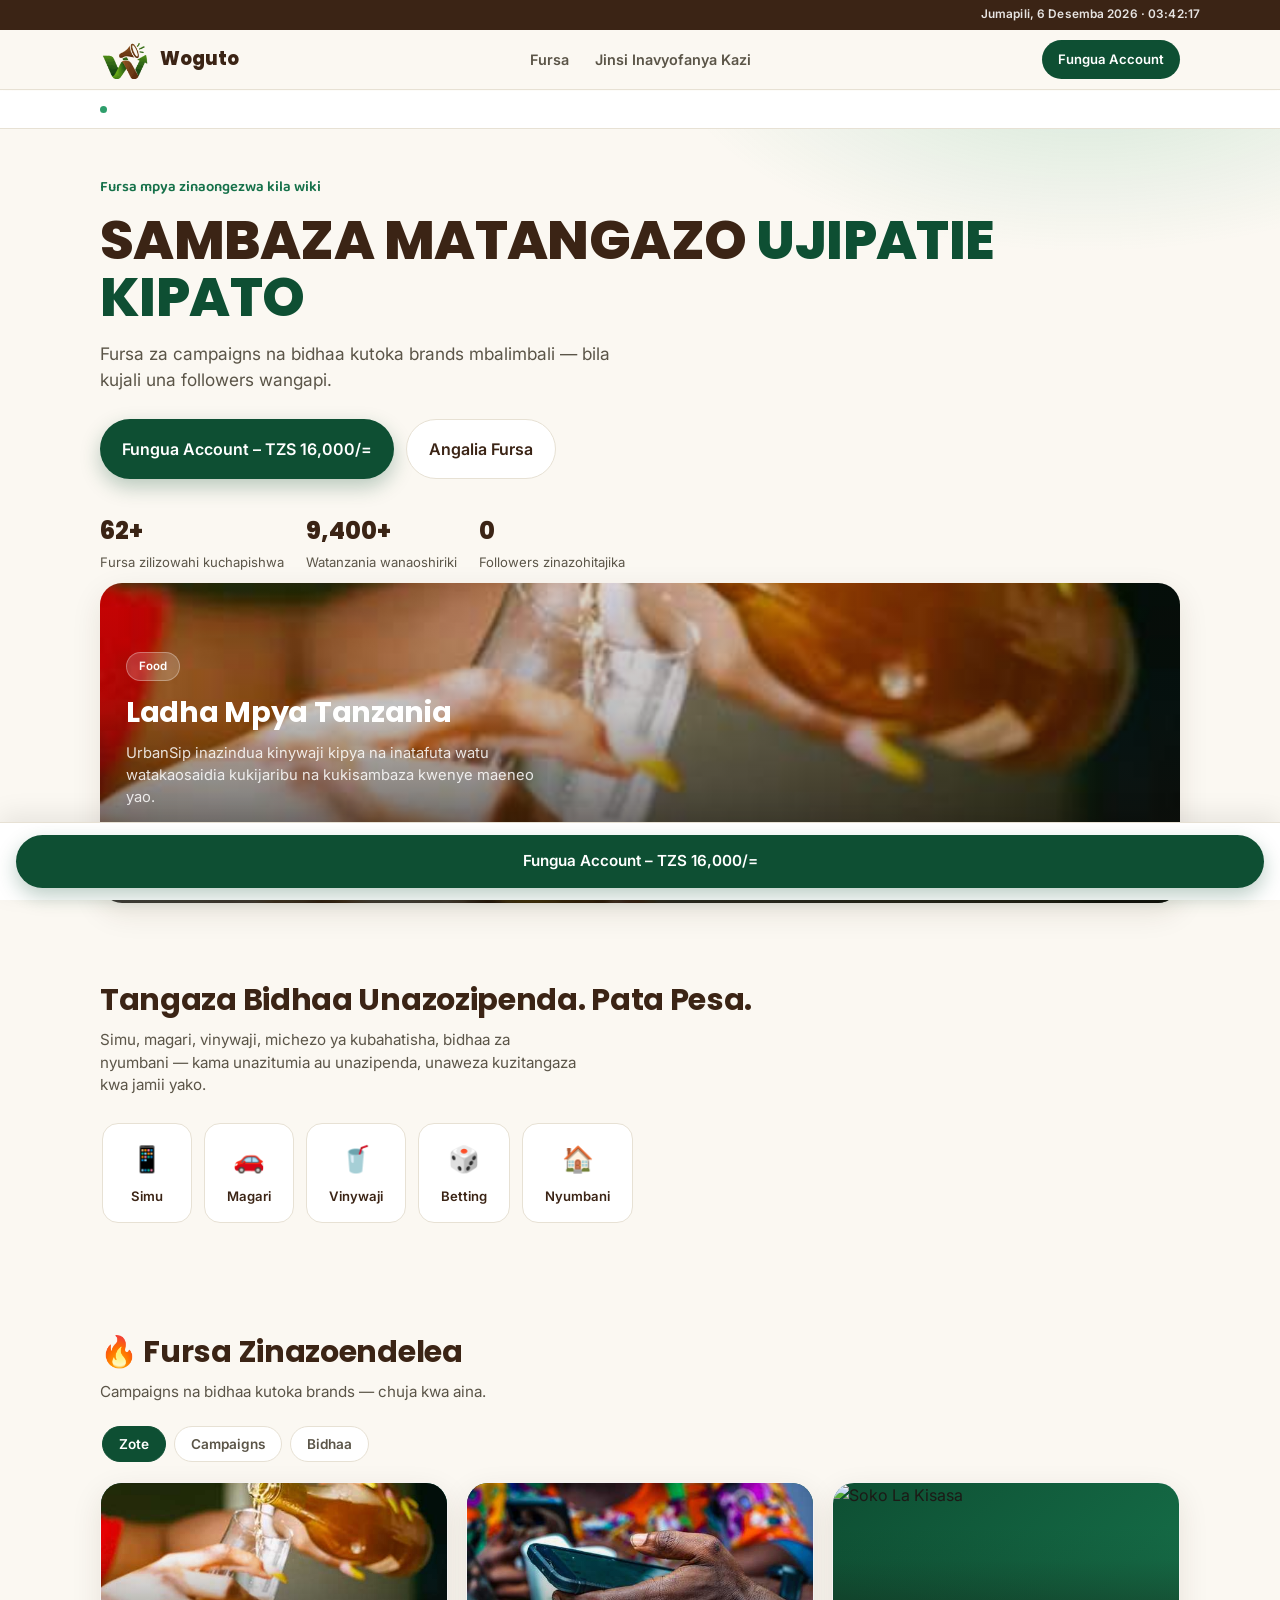
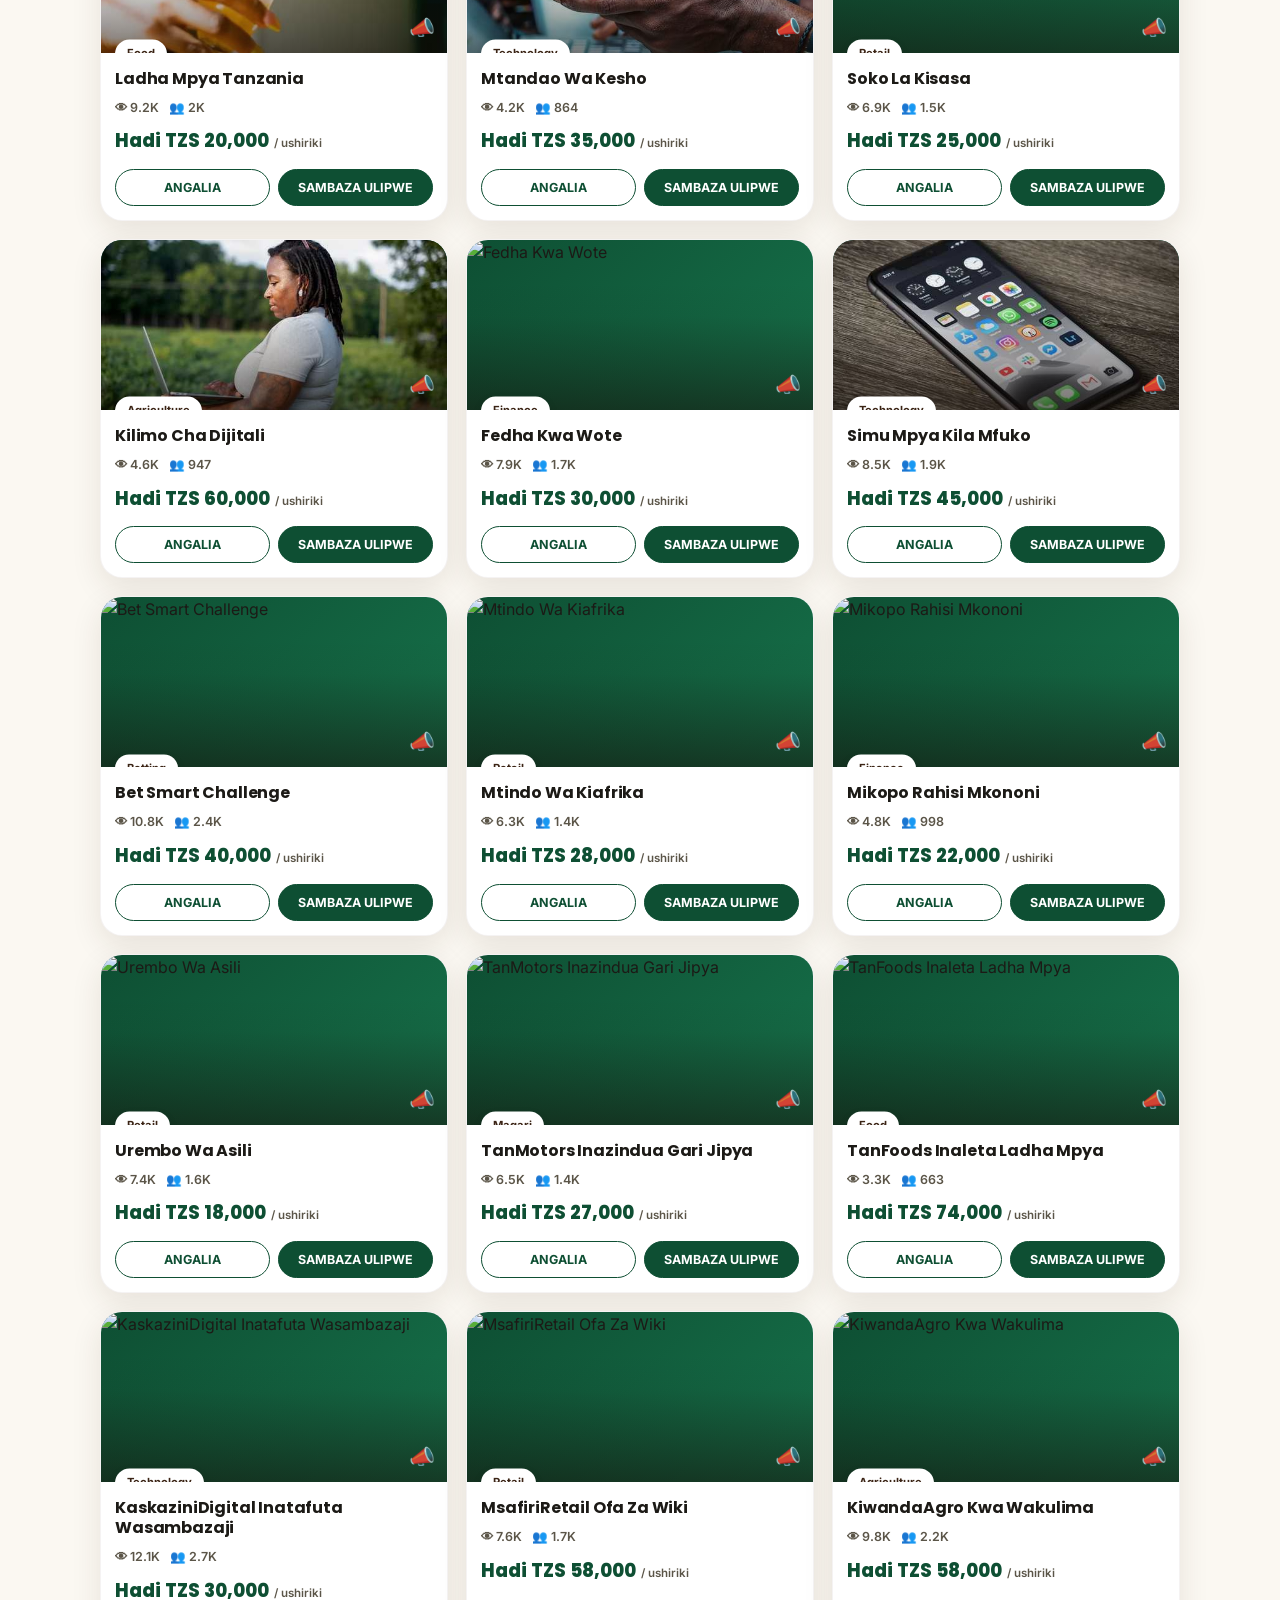
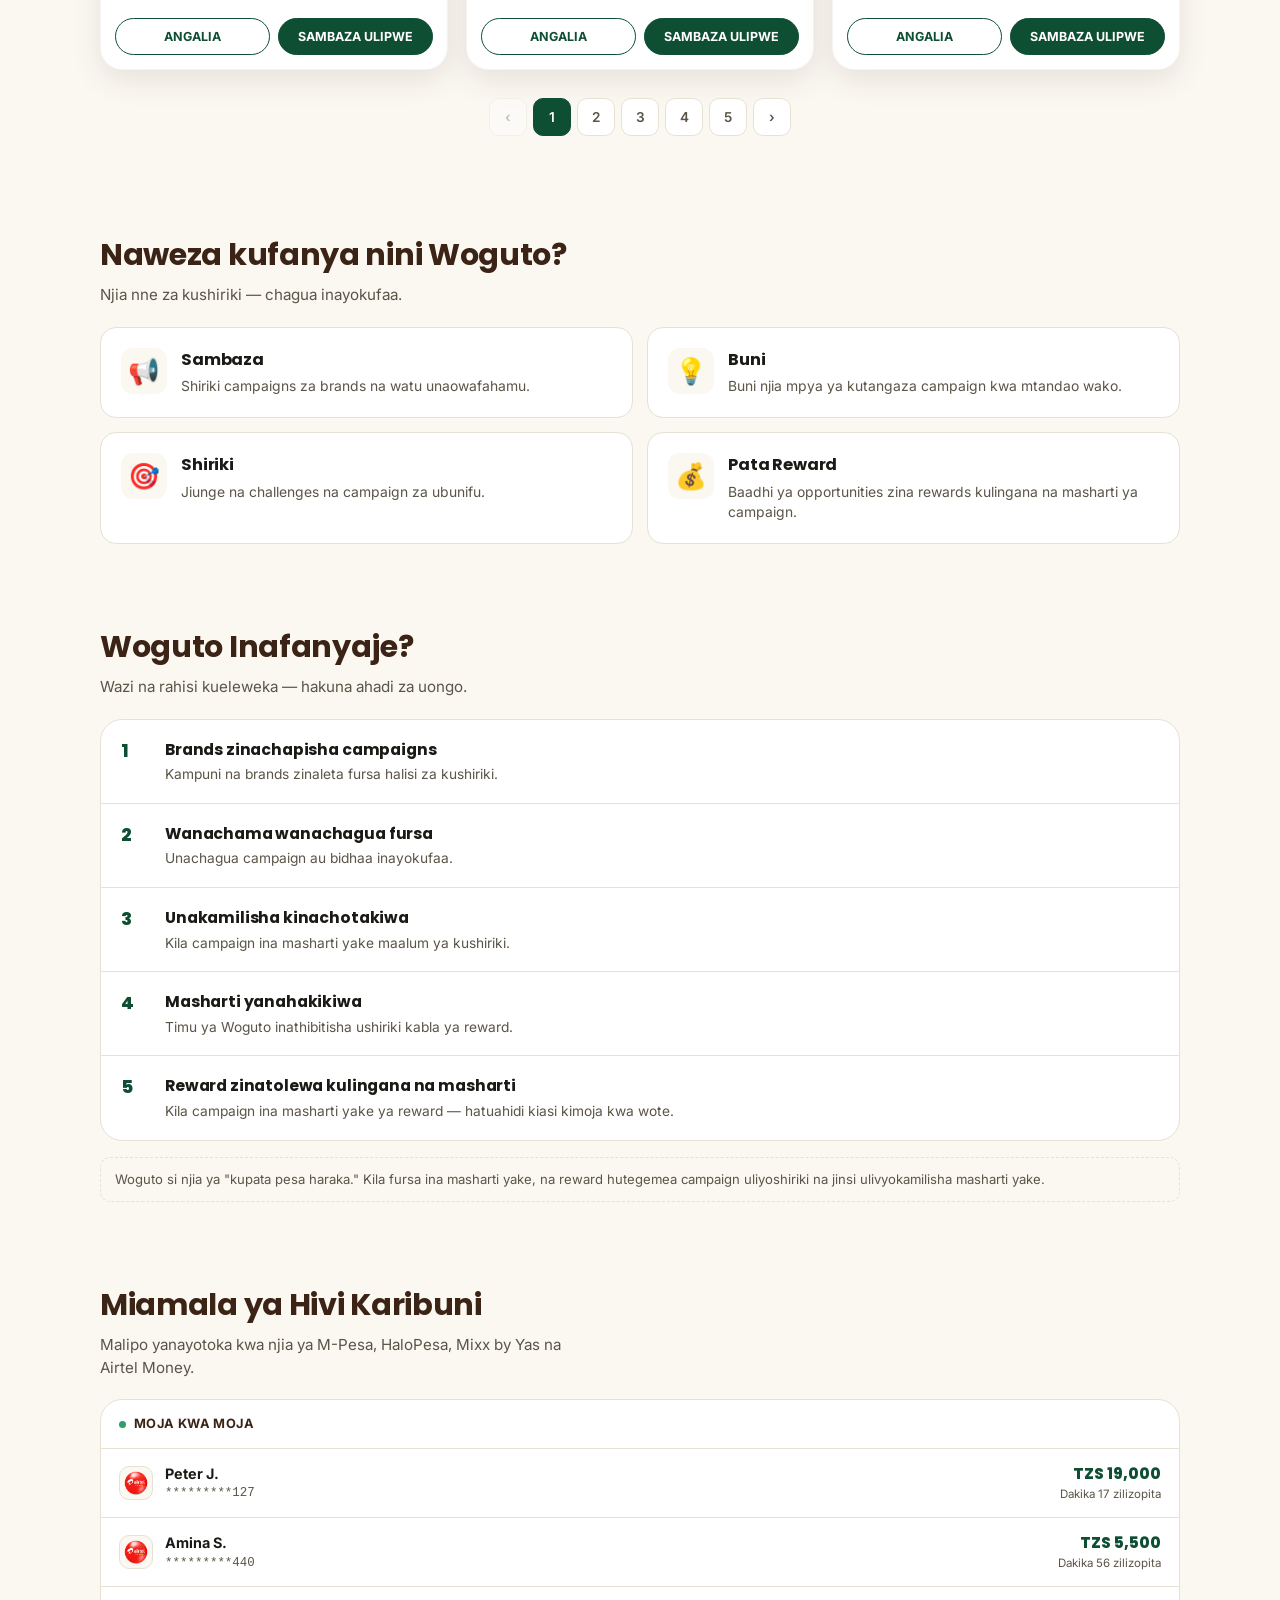
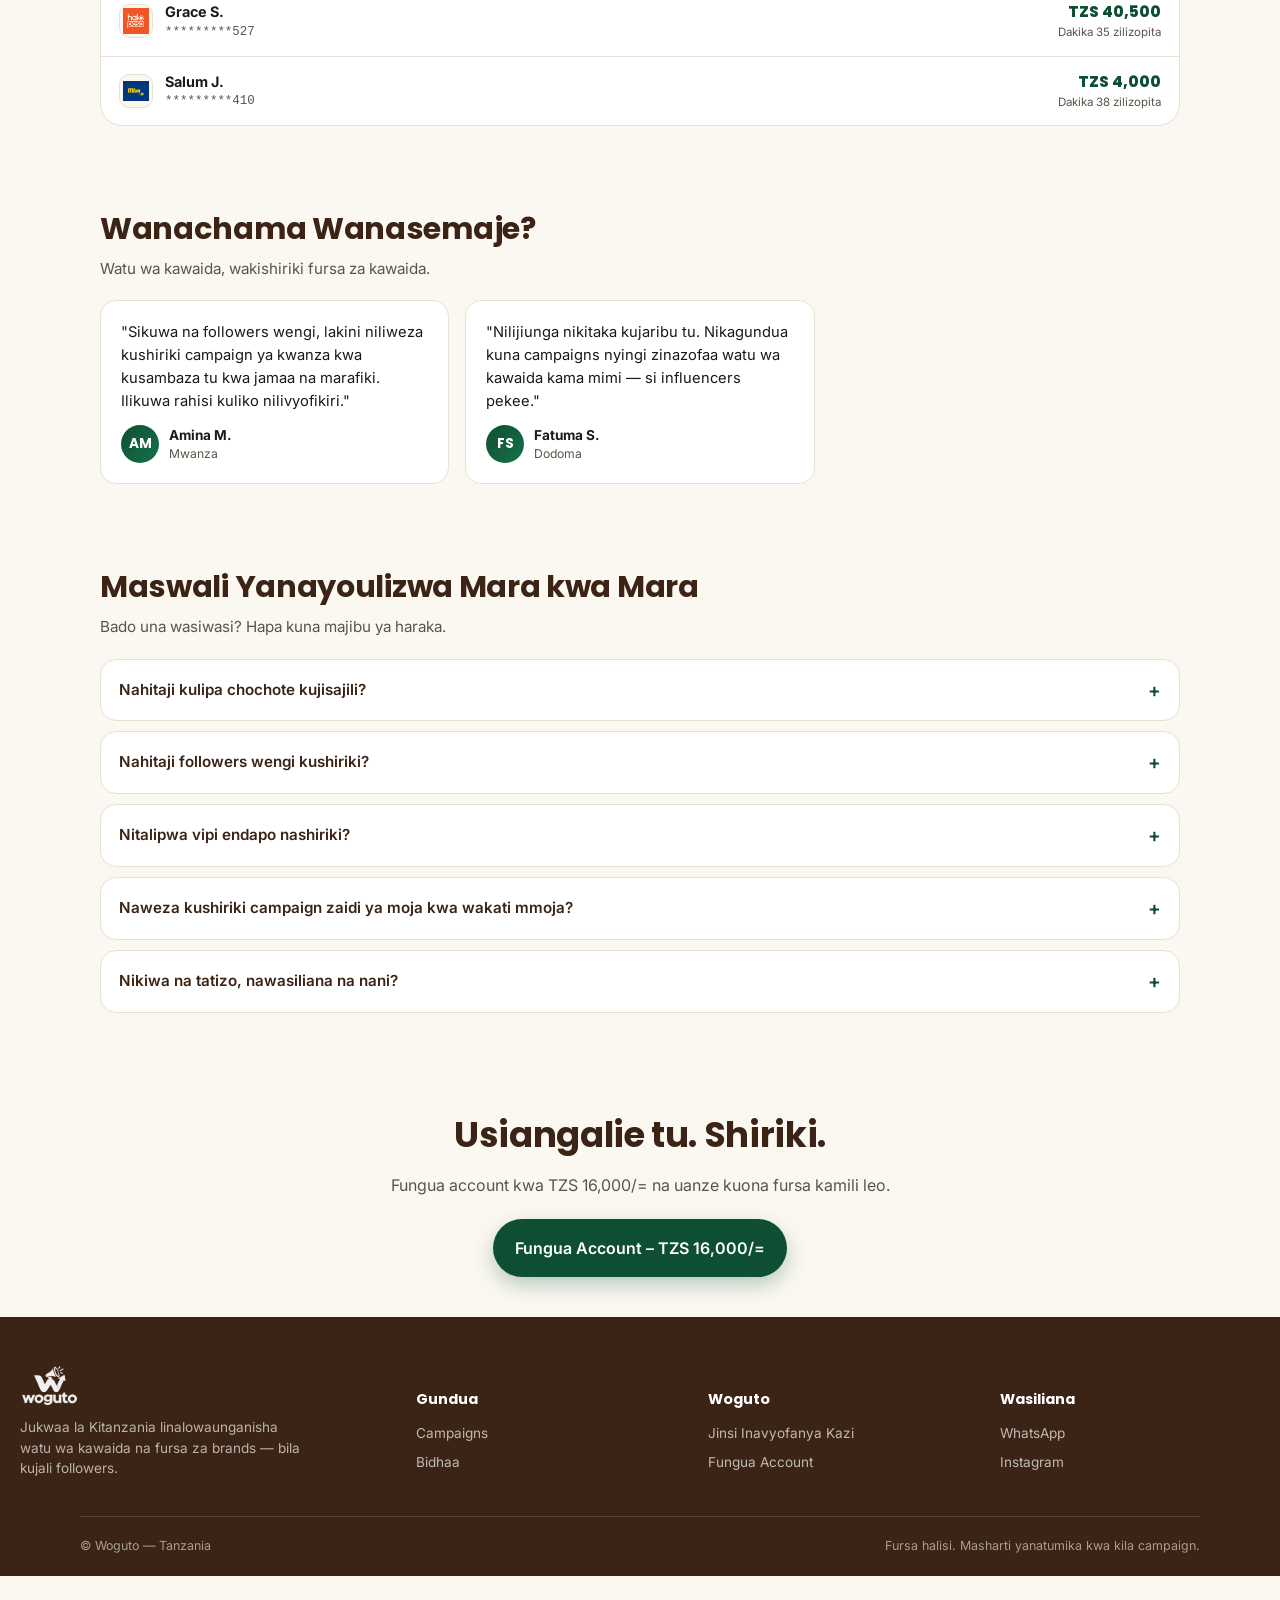
==== commit 20990686: "Add files via upload" ====
--- a/index.html
+++ b/index.html
@@ -5,10 +5,20 @@
 <meta name="viewport" content="width=device-width, initial-scale=1.0" />
 <title>Woguto — Sambaza Matangazo Ujipatie Kipato.</title>
 <meta name="description" content="Fursa za campaigns na bidhaa kutoka brands mbalimbali — bila kujali una followers wangapi. Jiunge na Woguto kwa TZS 16,000/=." />
-<meta property="og:title" content="Woguto" />
+<link rel="icon" type="image/png" href="[data-uri]" />
+<link rel="apple-touch-icon" href="[data-uri]" />
+<meta property="og:type" content="website" />
+<meta property="og:site_name" content="Woguto" />
+<meta property="og:title" content="Woguto — Sambaza Matangazo Ujipatie Kipato" />
 <meta property="og:description" content="Fursa za campaigns na bidhaa kutoka brands — huna haja ya kuwa na followers wengi." />
-<meta property="og:image" content="https://placehold.co/1200x630/0E5C3A/FFFFFF?text=Woguto" />
-<meta property="og:type" content="website" />
+<meta property="og:image" content="https://www.woguto.com/og-image.png" />
+<meta property="og:image:width" content="1200" />
+<meta property="og:image:height" content="630" />
+<meta property="og:url" content="https://www.woguto.com/" />
+<meta name="twitter:card" content="summary_large_image" />
+<meta name="twitter:title" content="Woguto — Sambaza Matangazo Ujipatie Kipato" />
+<meta name="twitter:description" content="Fursa za campaigns na bidhaa kutoka brands — huna haja ya kuwa na followers wengi." />
+<meta name="twitter:image" content="https://www.woguto.com/og-image.png" />
 <link rel="preconnect" href="https://fonts.googleapis.com" />
 <link href="https://fonts.googleapis.com/css2?family=Poppins:wght@600;700;800;900&amp;family=Inter:wght@400;500;600;700&amp;family=Baloo+2:wght@600;700&amp;display=swap" rel="stylesheet" />
 <link rel="stylesheet" href="styles.css" />
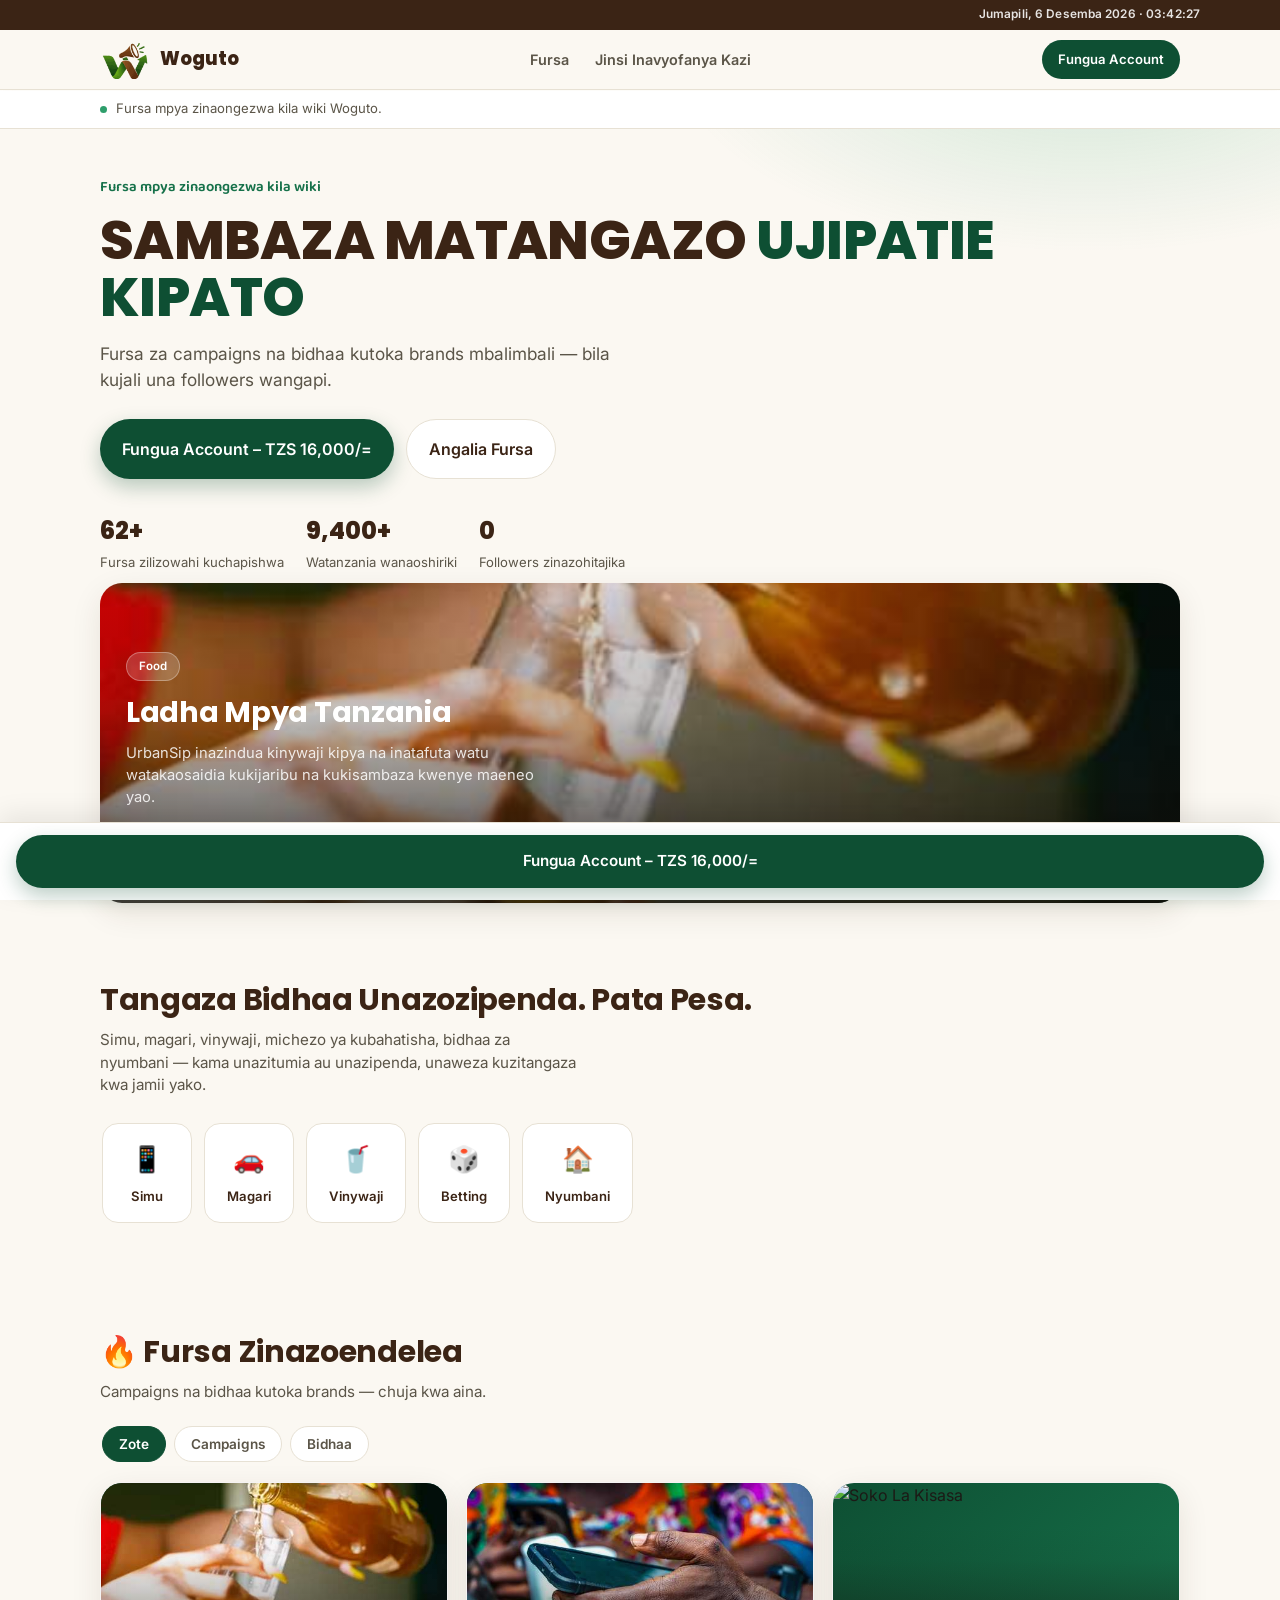
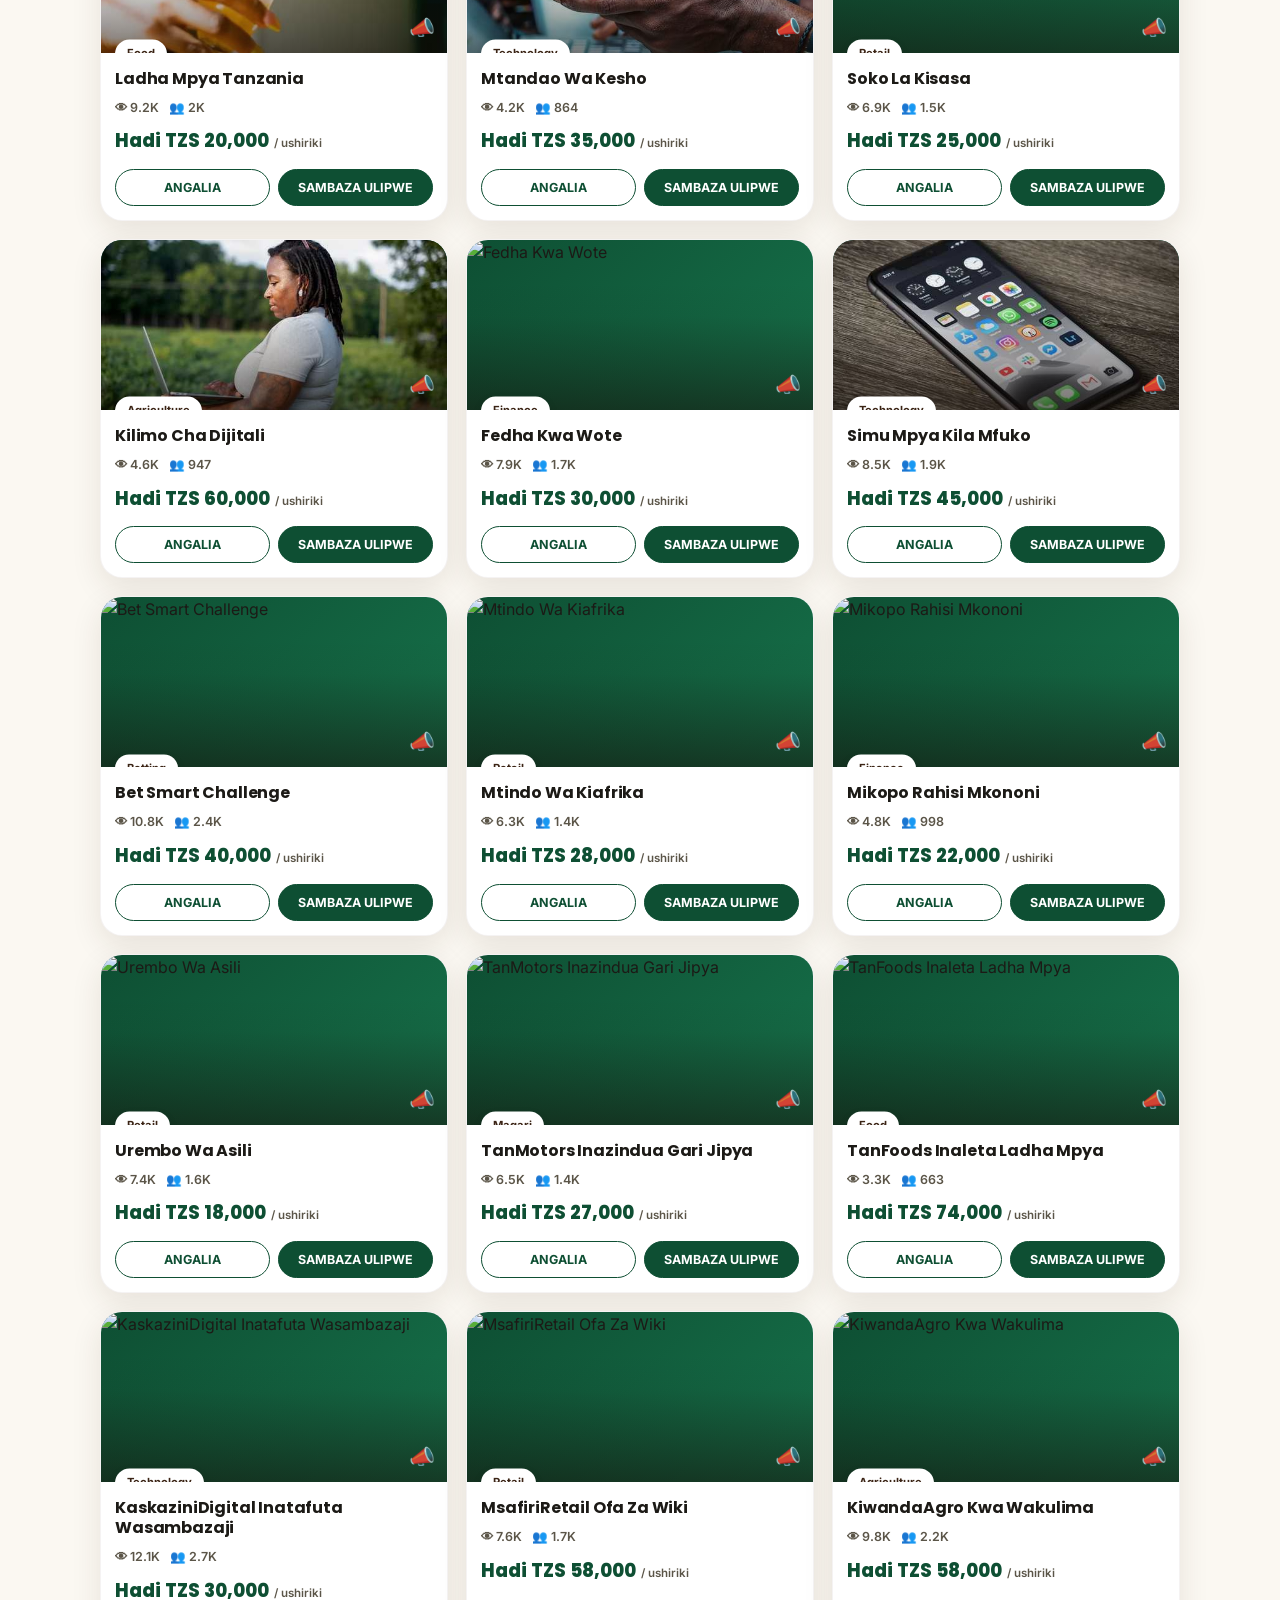
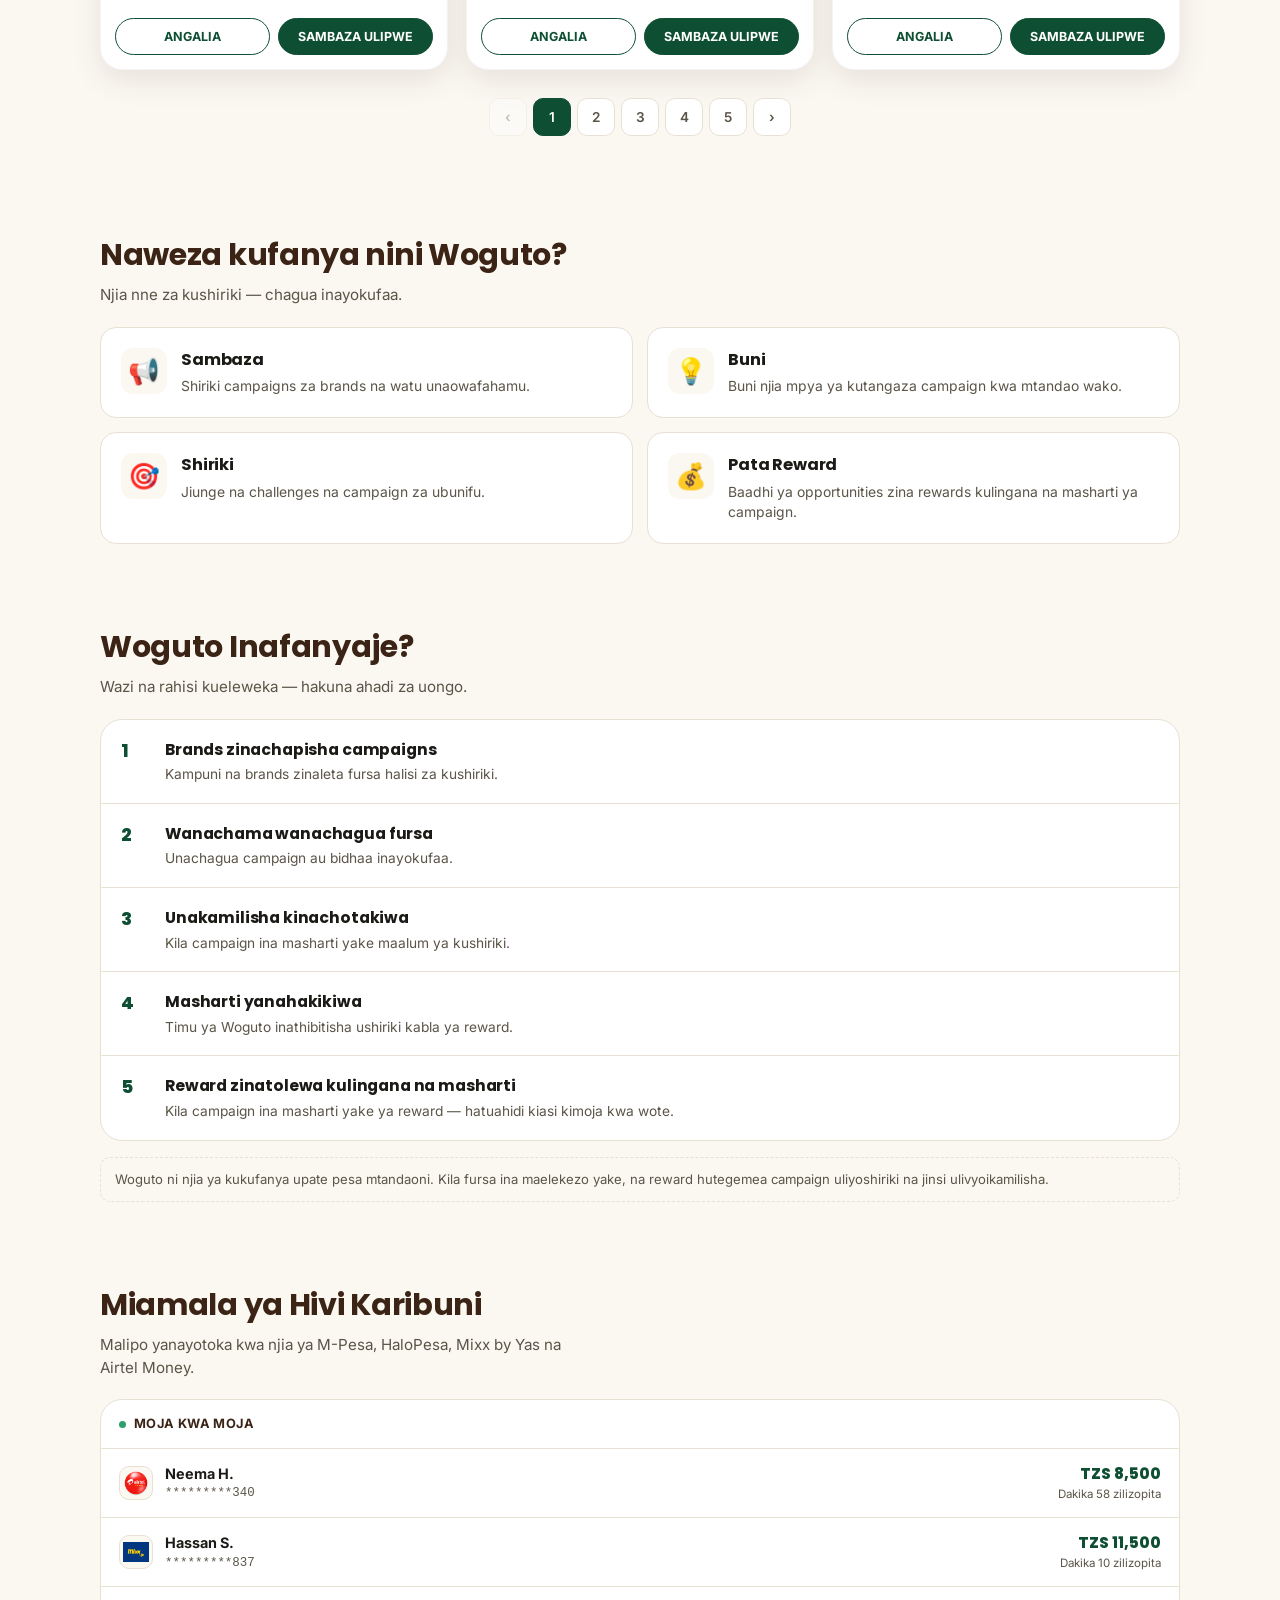
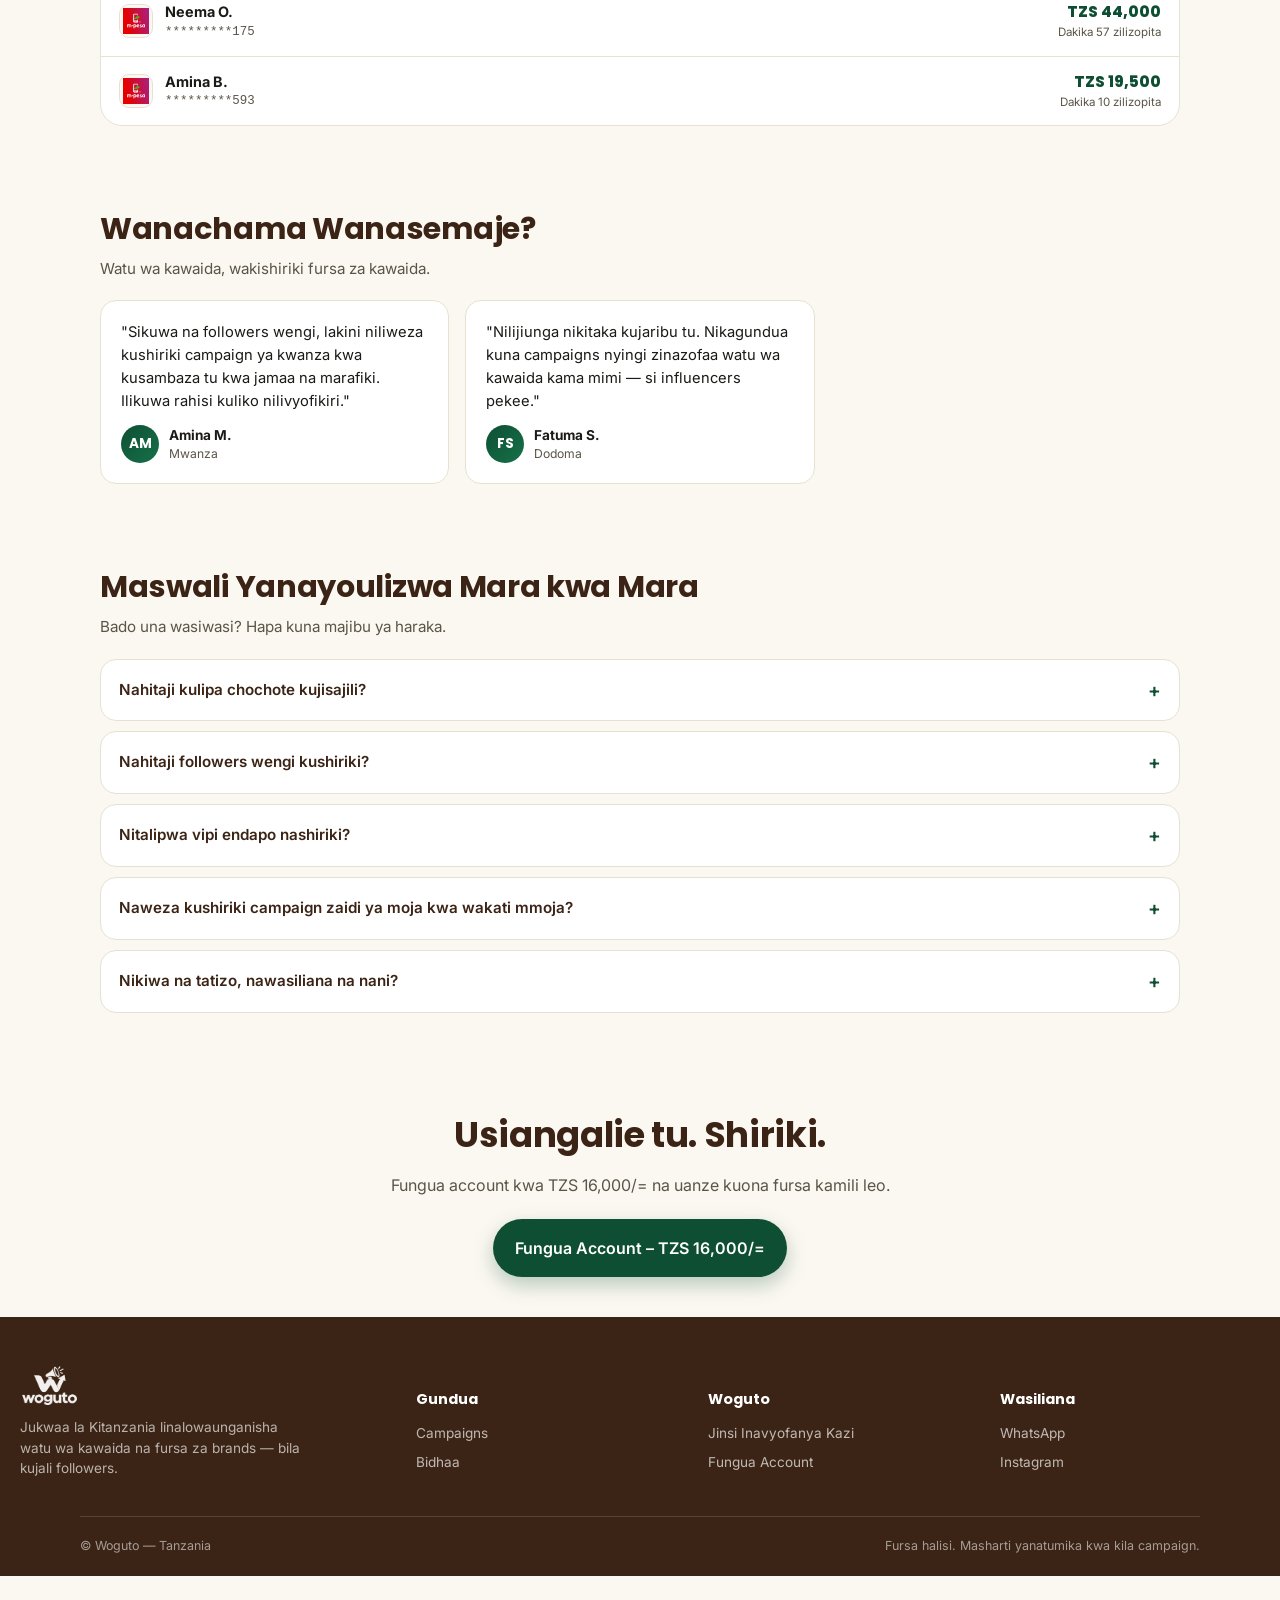
==== commit 7fb1e8de: "Update trust-note paragraph for clarity" ====
--- a/index.html
+++ b/index.html
@@ -163,7 +163,7 @@
         <div class="trust-step"><span class="n">4</span><div><h4>Masharti yanahakikiwa</h4><p>Timu ya Woguto inathibitisha ushiriki kabla ya reward.</p></div></div>
         <div class="trust-step"><span class="n">5</span><div><h4>Reward zinatolewa kulingana na masharti</h4><p>Kila campaign ina masharti yake ya reward — hatuahidi kiasi kimoja kwa wote.</p></div></div>
       </div>
-      <p class="trust-note">Woguto si njia ya "kupata pesa haraka." Kila fursa ina masharti yake, na reward hutegemea campaign uliyoshiriki na jinsi ulivyokamilisha masharti yake.</p>
+      <p class="trust-note">Woguto ni njia ya kukufanya upate pesa mtandaoni. Kila fursa ina maelekezo yake, na reward hutegemea campaign uliyoshiriki na jinsi ulivyoikamilisha.</p>
     </div>
   </section>
 
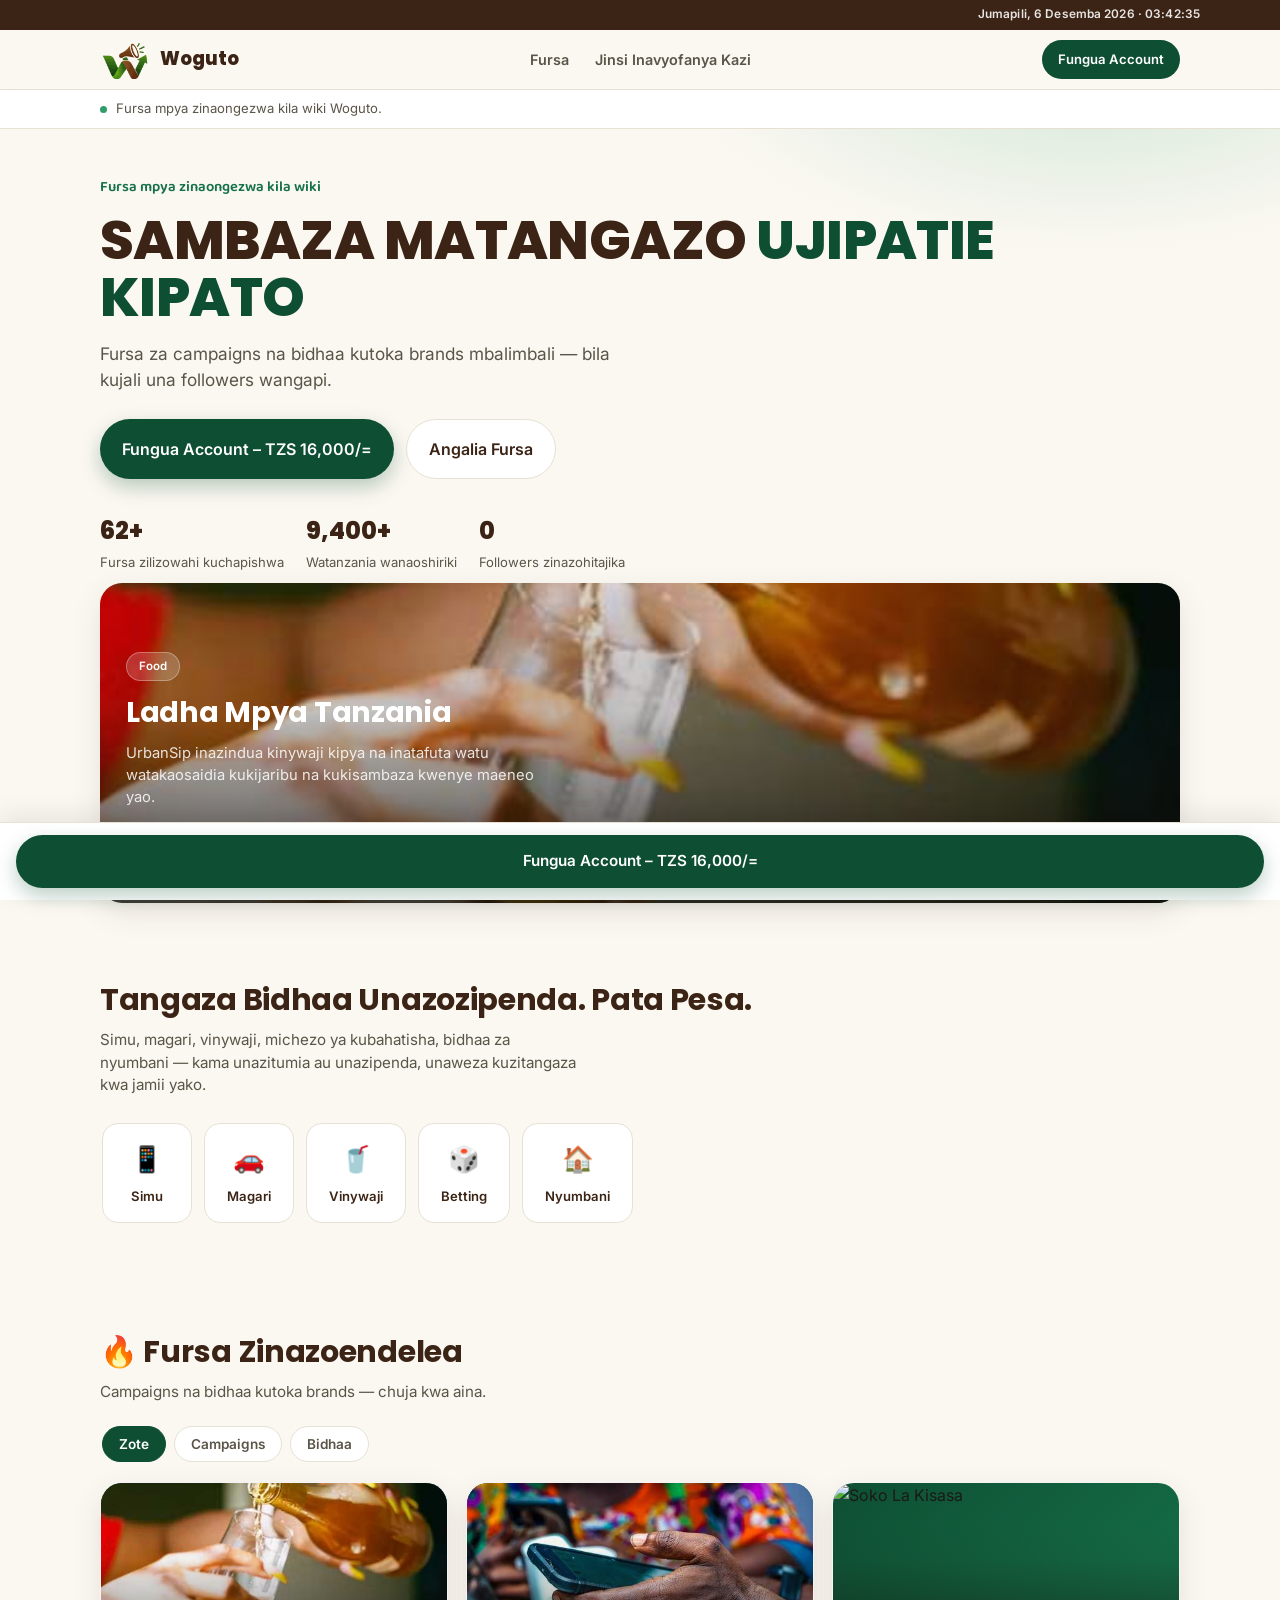
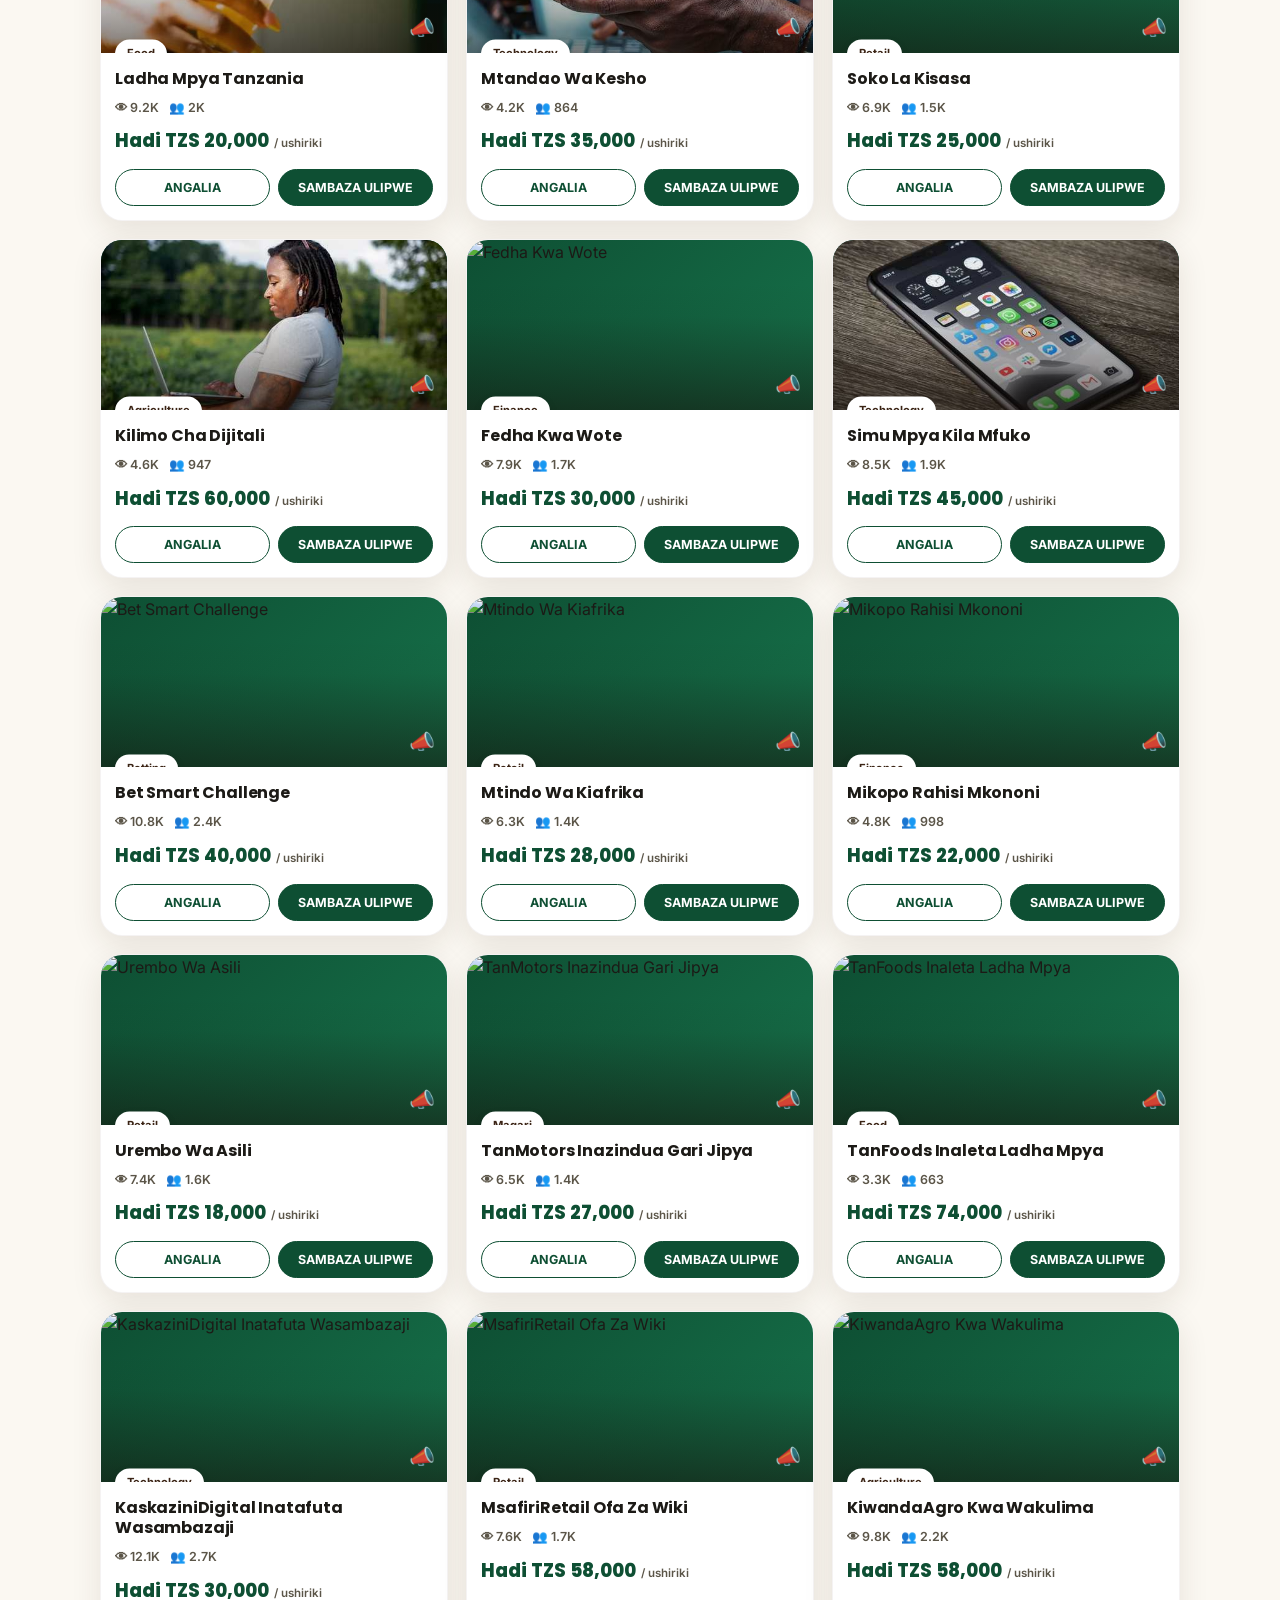
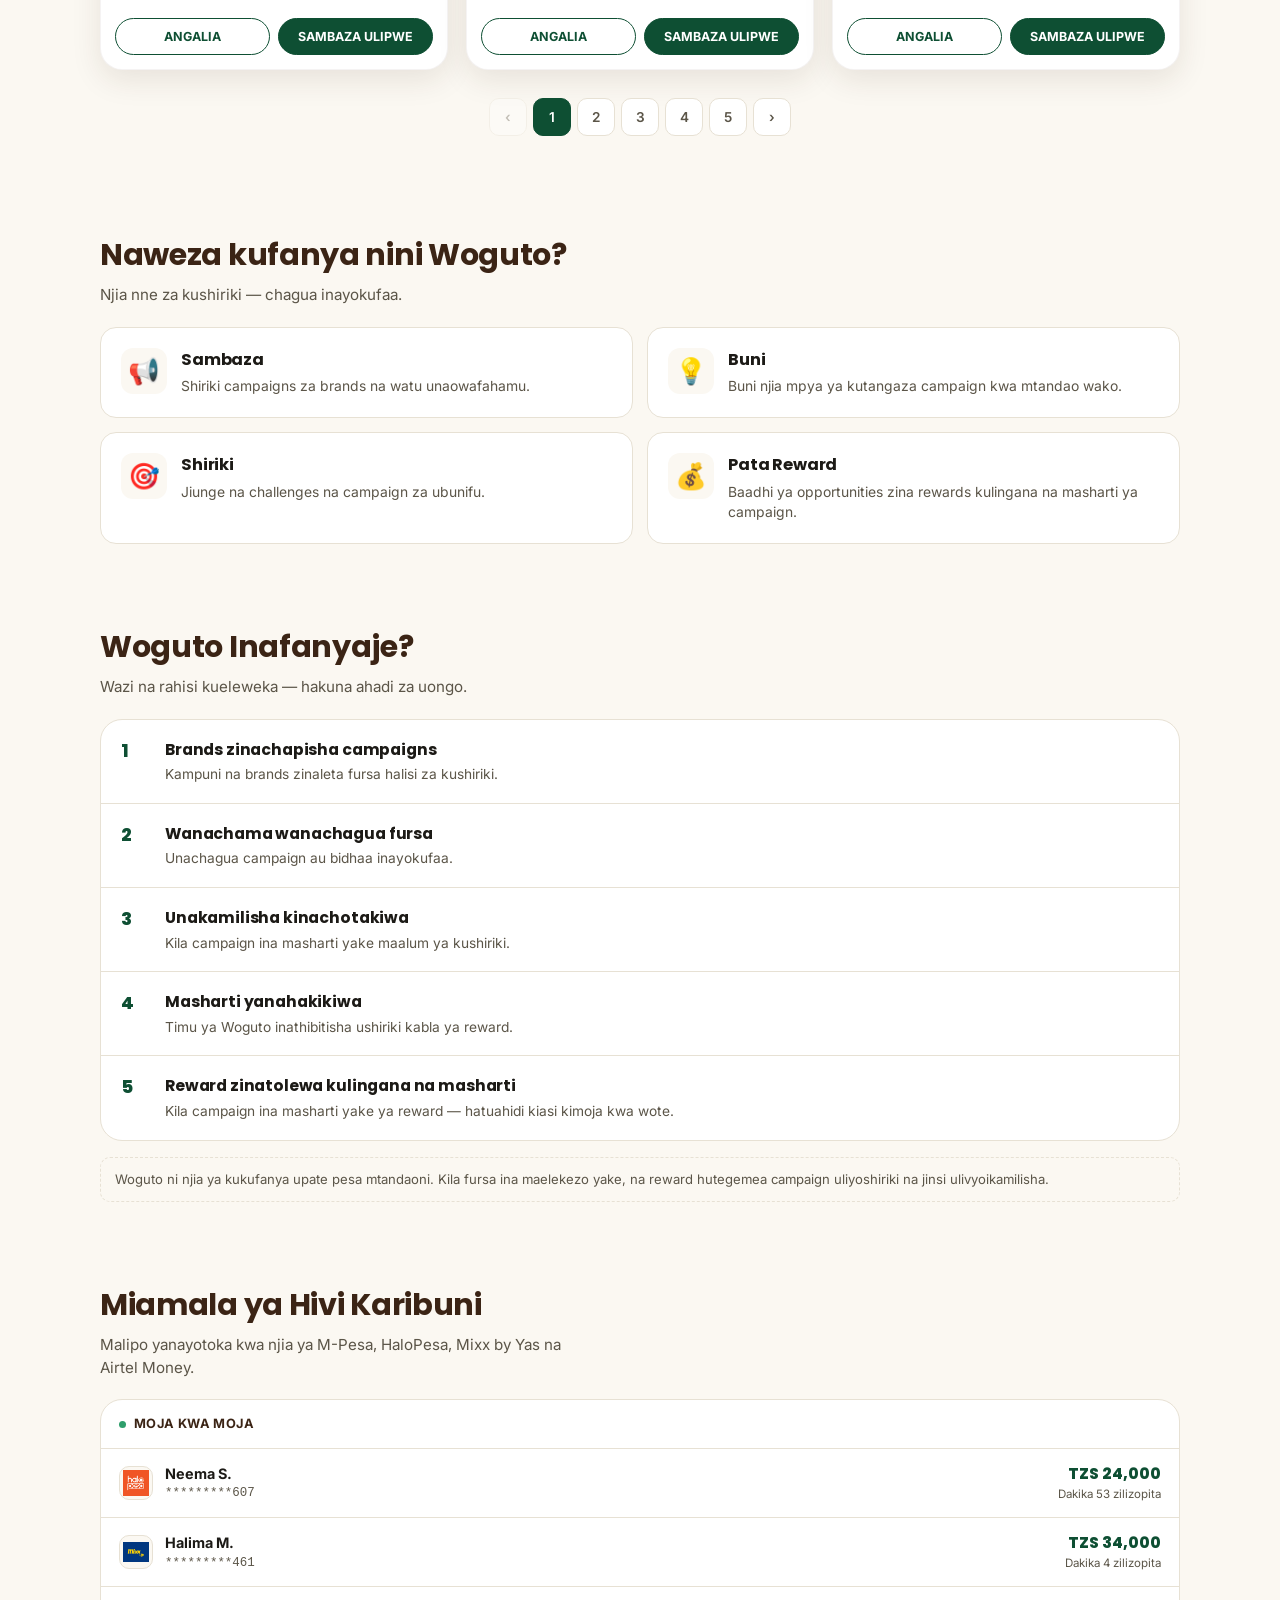
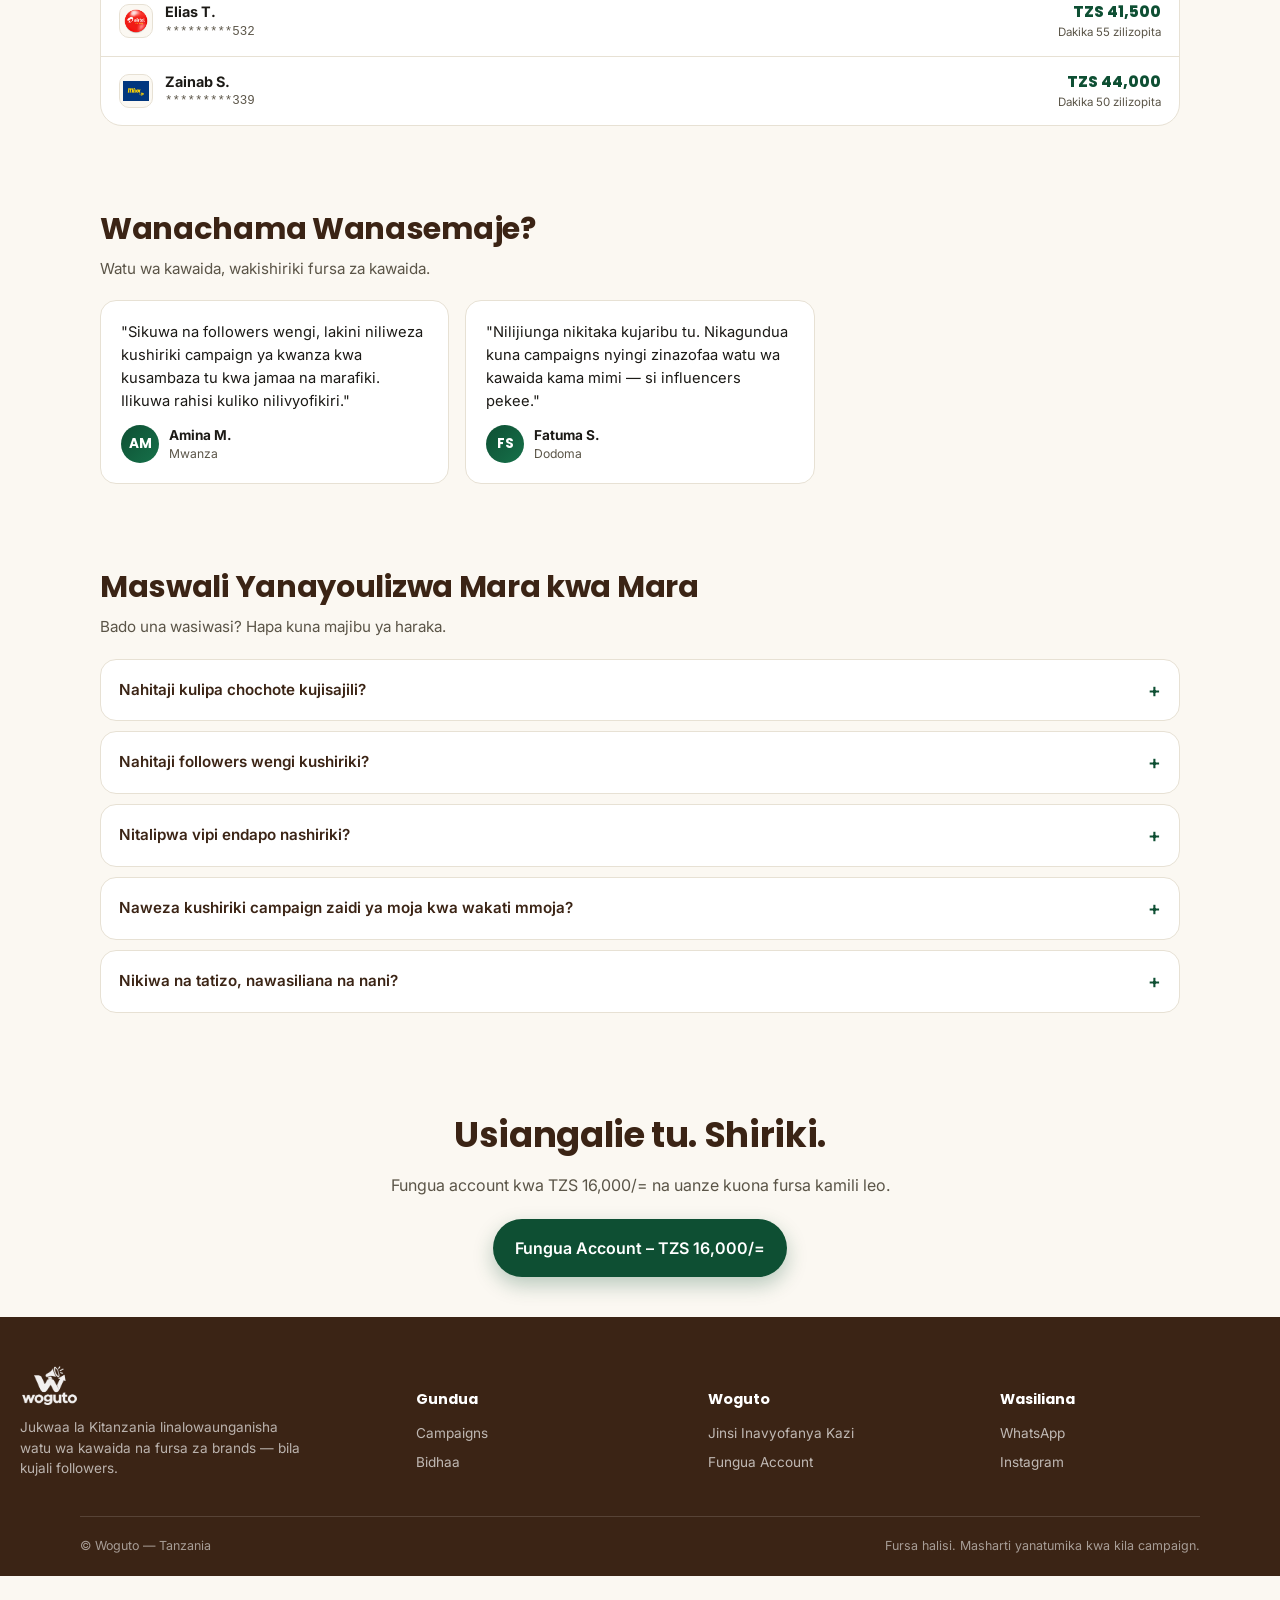
==== commit 14c545d8: "Change WhatsApp link to a direct message Updated WhatsApp link to direct users to a specific chat." ====
--- a/index.html
+++ b/index.html
@@ -328,7 +328,7 @@
     </div>
     <div class="footer-col">
       <h5>Wasiliana</h5>
-      <a href="#" onclick="trackCTA('footer_whatsapp')">WhatsApp</a>
+      <a href="https://wa.me/255797807309?text=Habari%2C%20Nina%20swali%20kuhusiana%20na%20woguto.%20Naomba%20unielekeze" onclick="trackCTA('footer_whatsapp')">WhatsApp</a>
       <a href="#" onclick="trackCTA('footer_instagram')">Instagram</a>
     </div>
   </div>
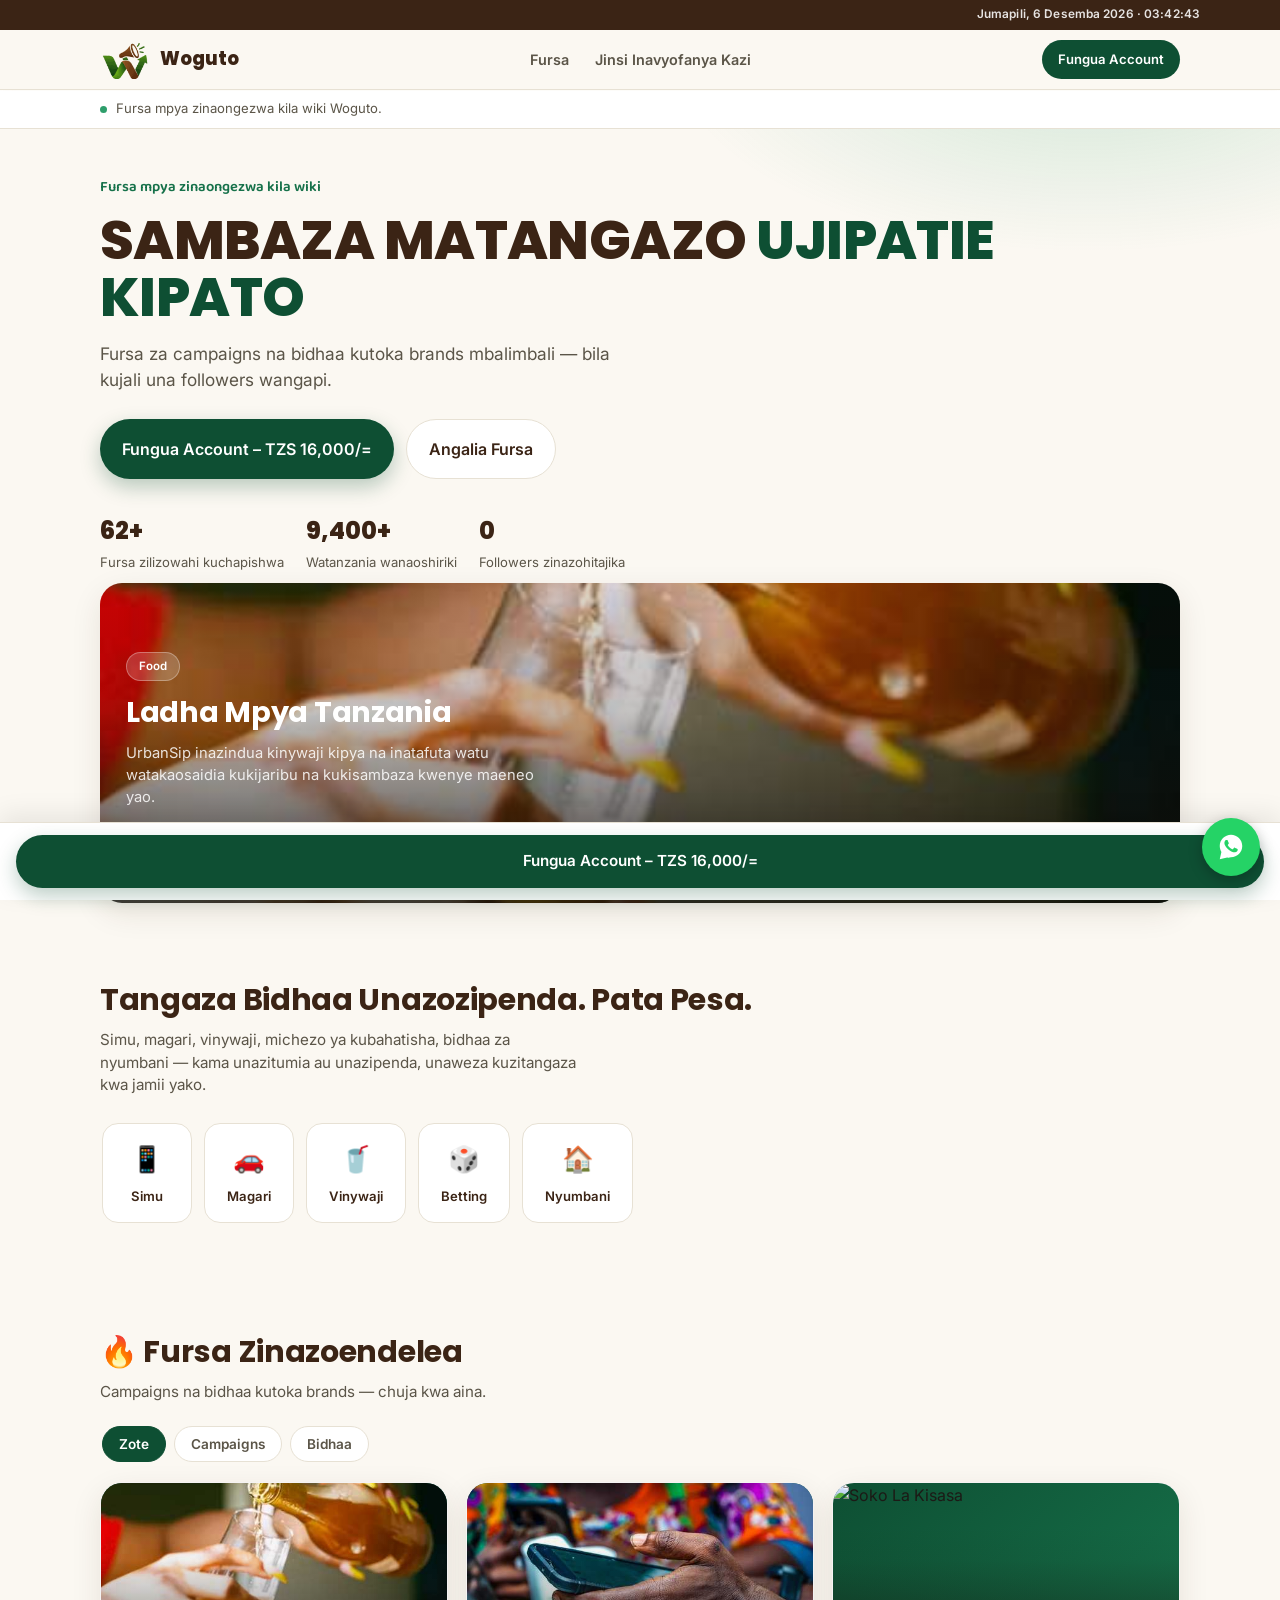
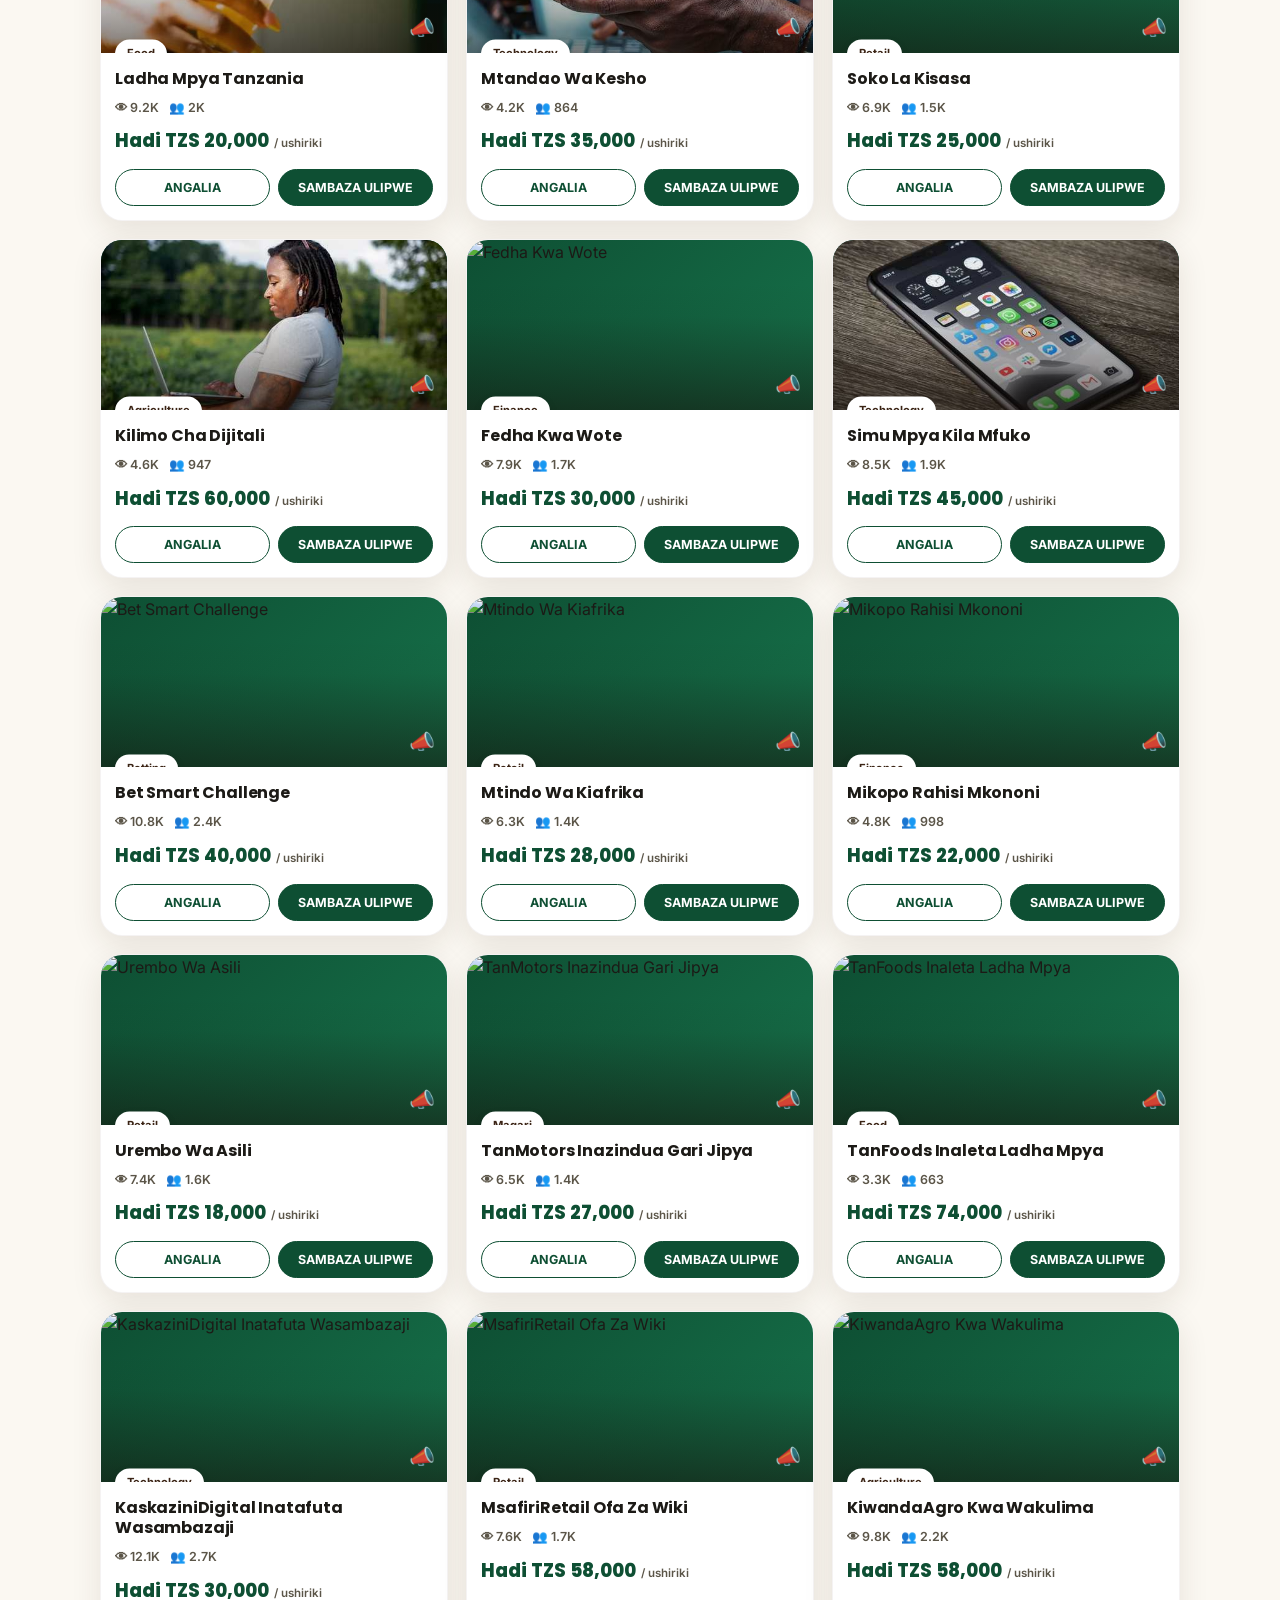
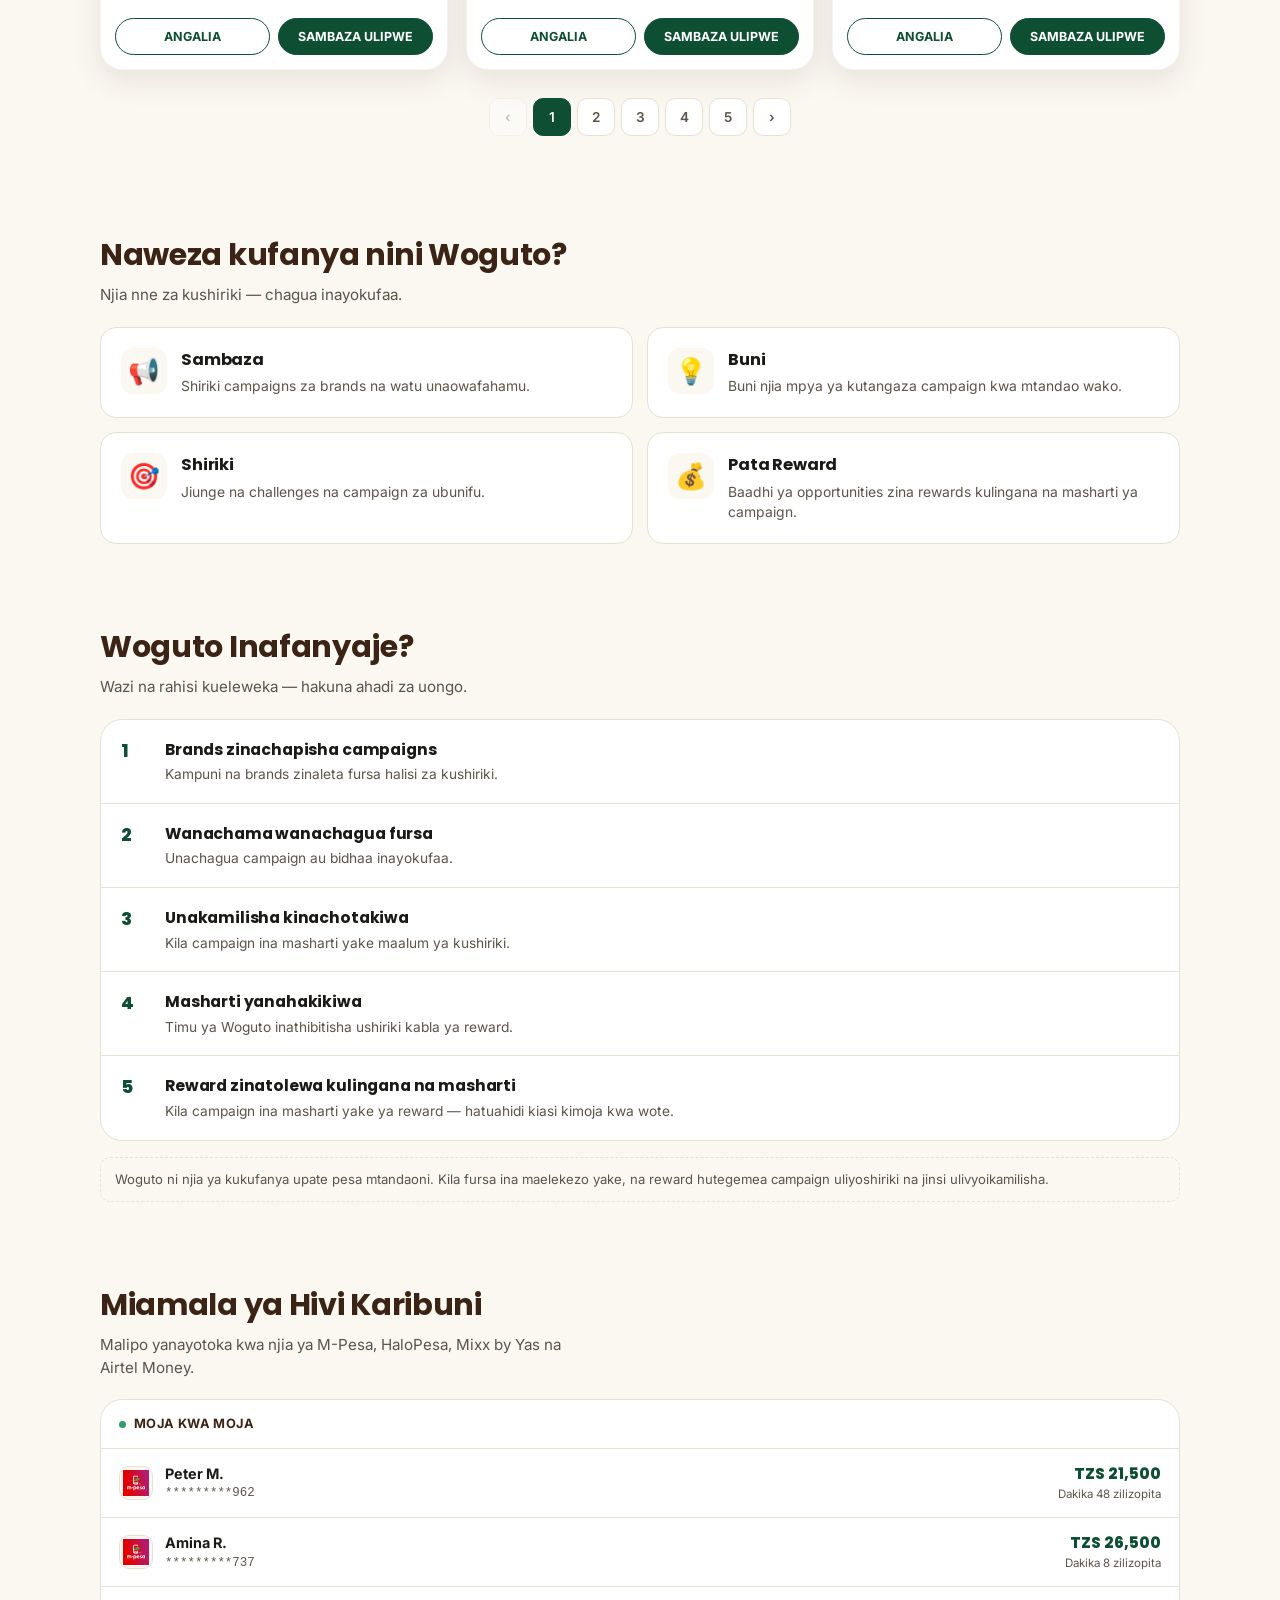
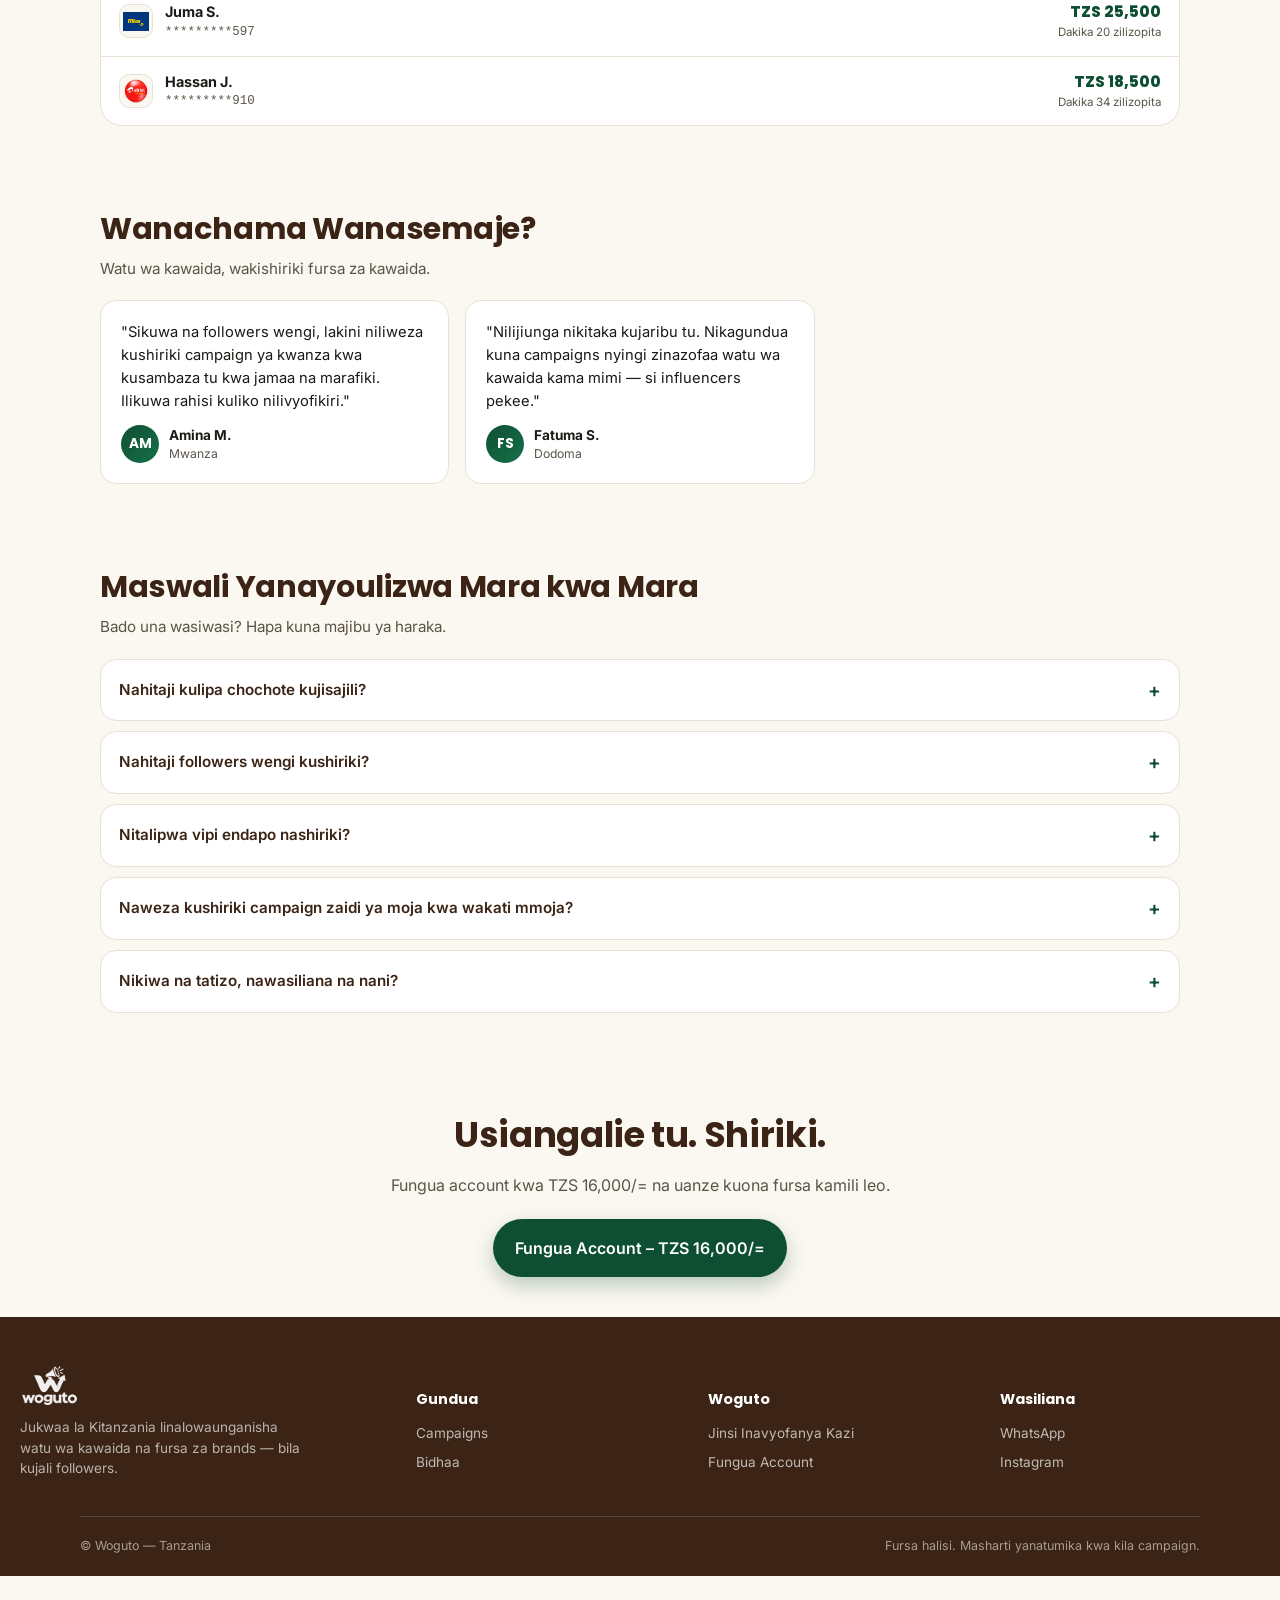
==== commit 3727b802: "Add floating WhatsApp icon with styles" ====
--- a/index.html
+++ b/index.html
@@ -348,6 +348,51 @@
   <div class="modal-box" id="share-modal-box"></div>
 </div>
 
+<!-- FLOATING WHATSAPP ICON -->
+<style>
+  .whatsapp-float {
+    position: fixed;
+    bottom: 24px;
+    right: 20px;
+    z-index: 9999;
+    width: 58px;
+    height: 58px;
+    background-color: #25D366;
+    border-radius: 50%;
+    display: flex;
+    align-items: center;
+    justify-content: center;
+    box-shadow: 0 4px 14px rgba(0,0,0,0.25);
+    text-decoration: none;
+    animation: wa-pulse 2.2s infinite;
+  }
+  .whatsapp-float svg {
+    width: 30px;
+    height: 30px;
+    fill: #ffffff;
+  }
+  @keyframes wa-pulse {
+    0% { box-shadow: 0 0 0 0 rgba(37,211,102,0.55), 0 4px 14px rgba(0,0,0,0.25); }
+    70% { box-shadow: 0 0 0 14px rgba(37,211,102,0), 0 4px 14px rgba(0,0,0,0.25); }
+    100% { box-shadow: 0 0 0 0 rgba(37,211,102,0), 0 4px 14px rgba(0,0,0,0.25); }
+  }
+  @media (max-width: 480px) {
+    .whatsapp-float {
+      bottom: 90px;
+      right: 16px;
+      width: 52px;
+      height: 52px;
+    }
+    .whatsapp-float svg {
+      width: 26px;
+      height: 26px;
+    }
+  }
+</style>
+<a href="https://wa.me/255797807309?text=Habari%2C%20Nina%20swali%20kuhusiana%20na%20woguto.%20Naomba%20unielekeze" class="whatsapp-float" onclick="trackCTA('floating_whatsapp')" aria-label="Wasiliana nasi WhatsApp" target="_blank" rel="noopener">
+  <svg viewBox="0 0 32 32" xmlns="http://www.w3.org/2000/svg"><path d="M16.001 3C9.373 3 4 8.373 4 15c0 2.31.638 4.474 1.746 6.324L4 29l7.86-1.712A11.93 11.93 0 0 0 16.001 27C22.63 27 28 21.627 28 15S22.63 3 16.001 3zm6.92 16.88c-.29.815-1.44 1.5-2.36 1.69-.626.13-1.443.234-4.2-.9-3.53-1.46-5.8-5.03-5.977-5.263-.176-.234-1.42-1.887-1.42-3.6s.895-2.557 1.212-2.908c.317-.352.69-.44.92-.44.23 0 .46.002.66.012.213.01.5-.08.78.596.29.7.984 2.414 1.07 2.59.088.176.147.383.03.617-.117.234-.176.383-.35.588-.176.205-.368.457-.526.615-.176.176-.36.367-.155.72.206.352.914 1.51 1.963 2.446 1.35 1.204 2.49 1.577 2.84 1.753.352.176.556.147.76-.088.206-.234.878-1.024 1.113-1.375.235-.352.47-.293.79-.176.32.117 2.03.958 2.378 1.132.35.176.583.264.67.41.088.146.088.85-.203 1.665z"/></svg>
+</a>
+
 <script src="script.js"></script>
 </body>
 </html>
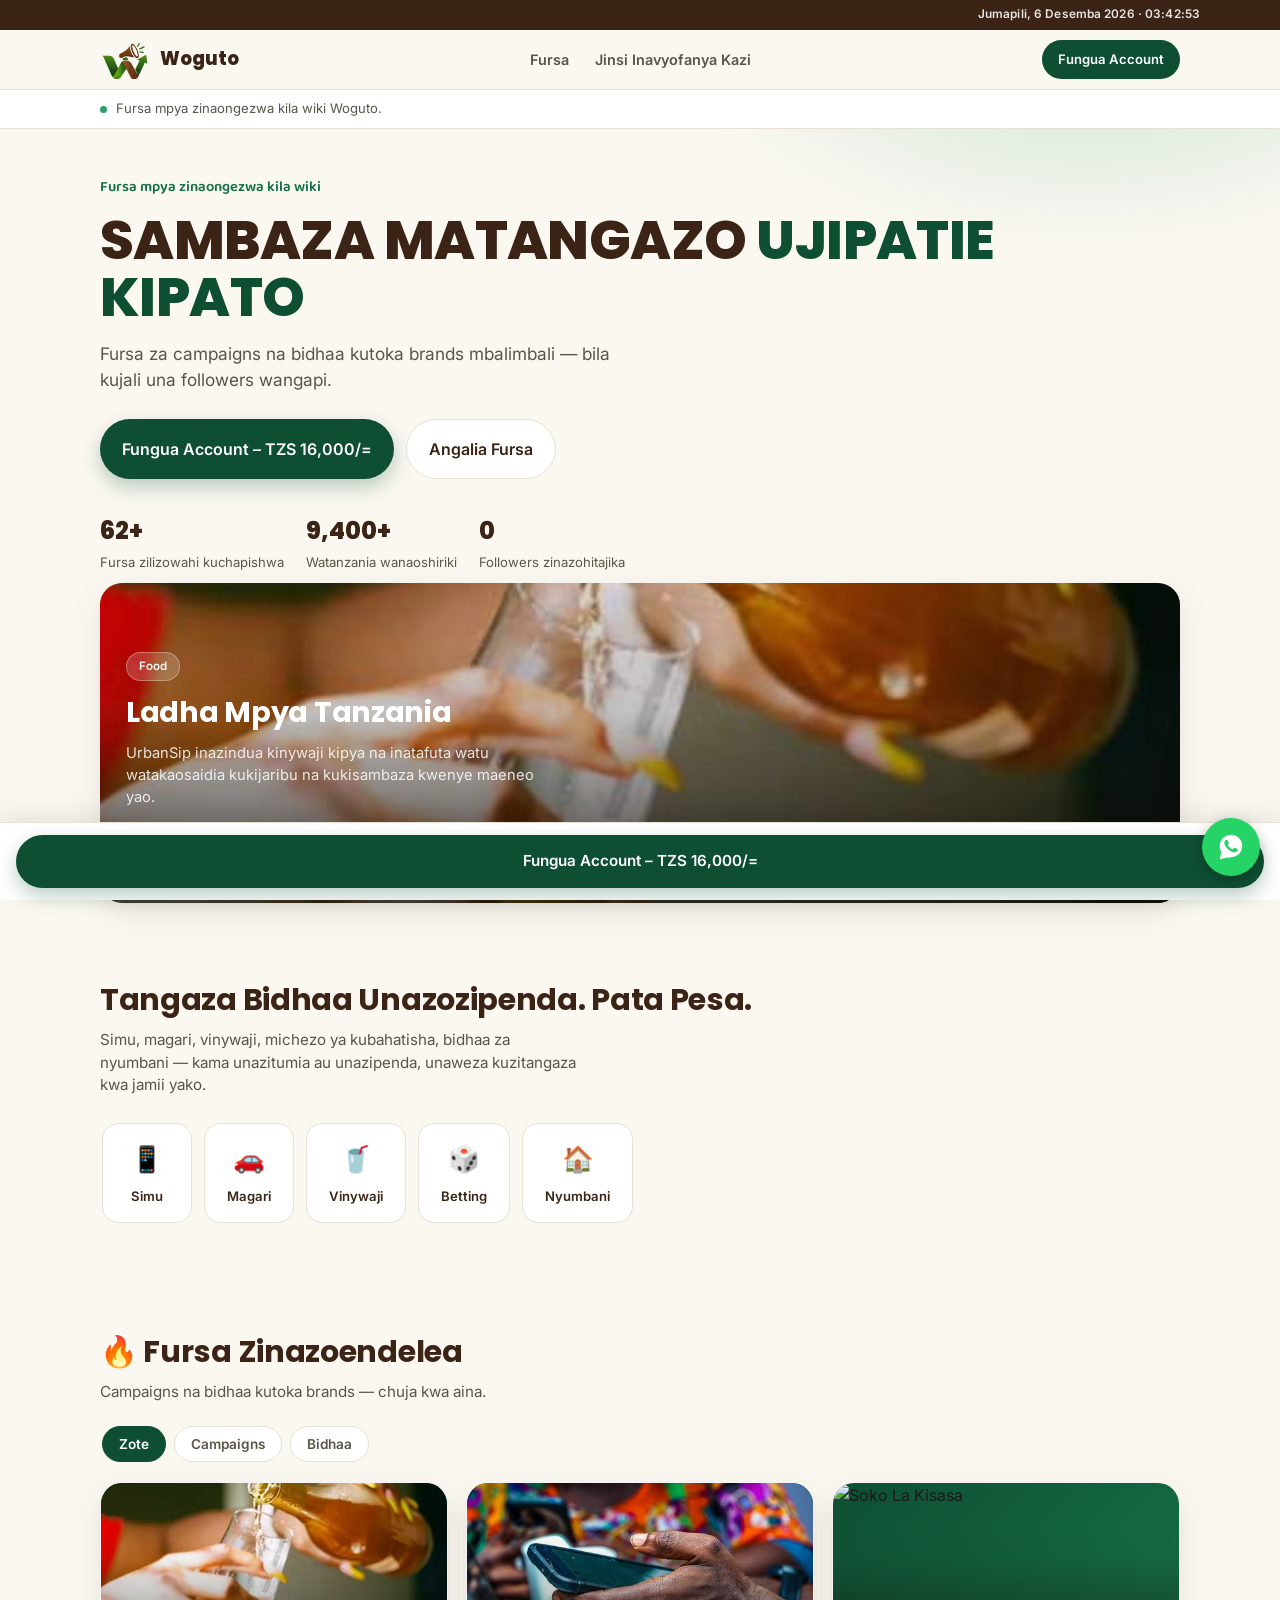
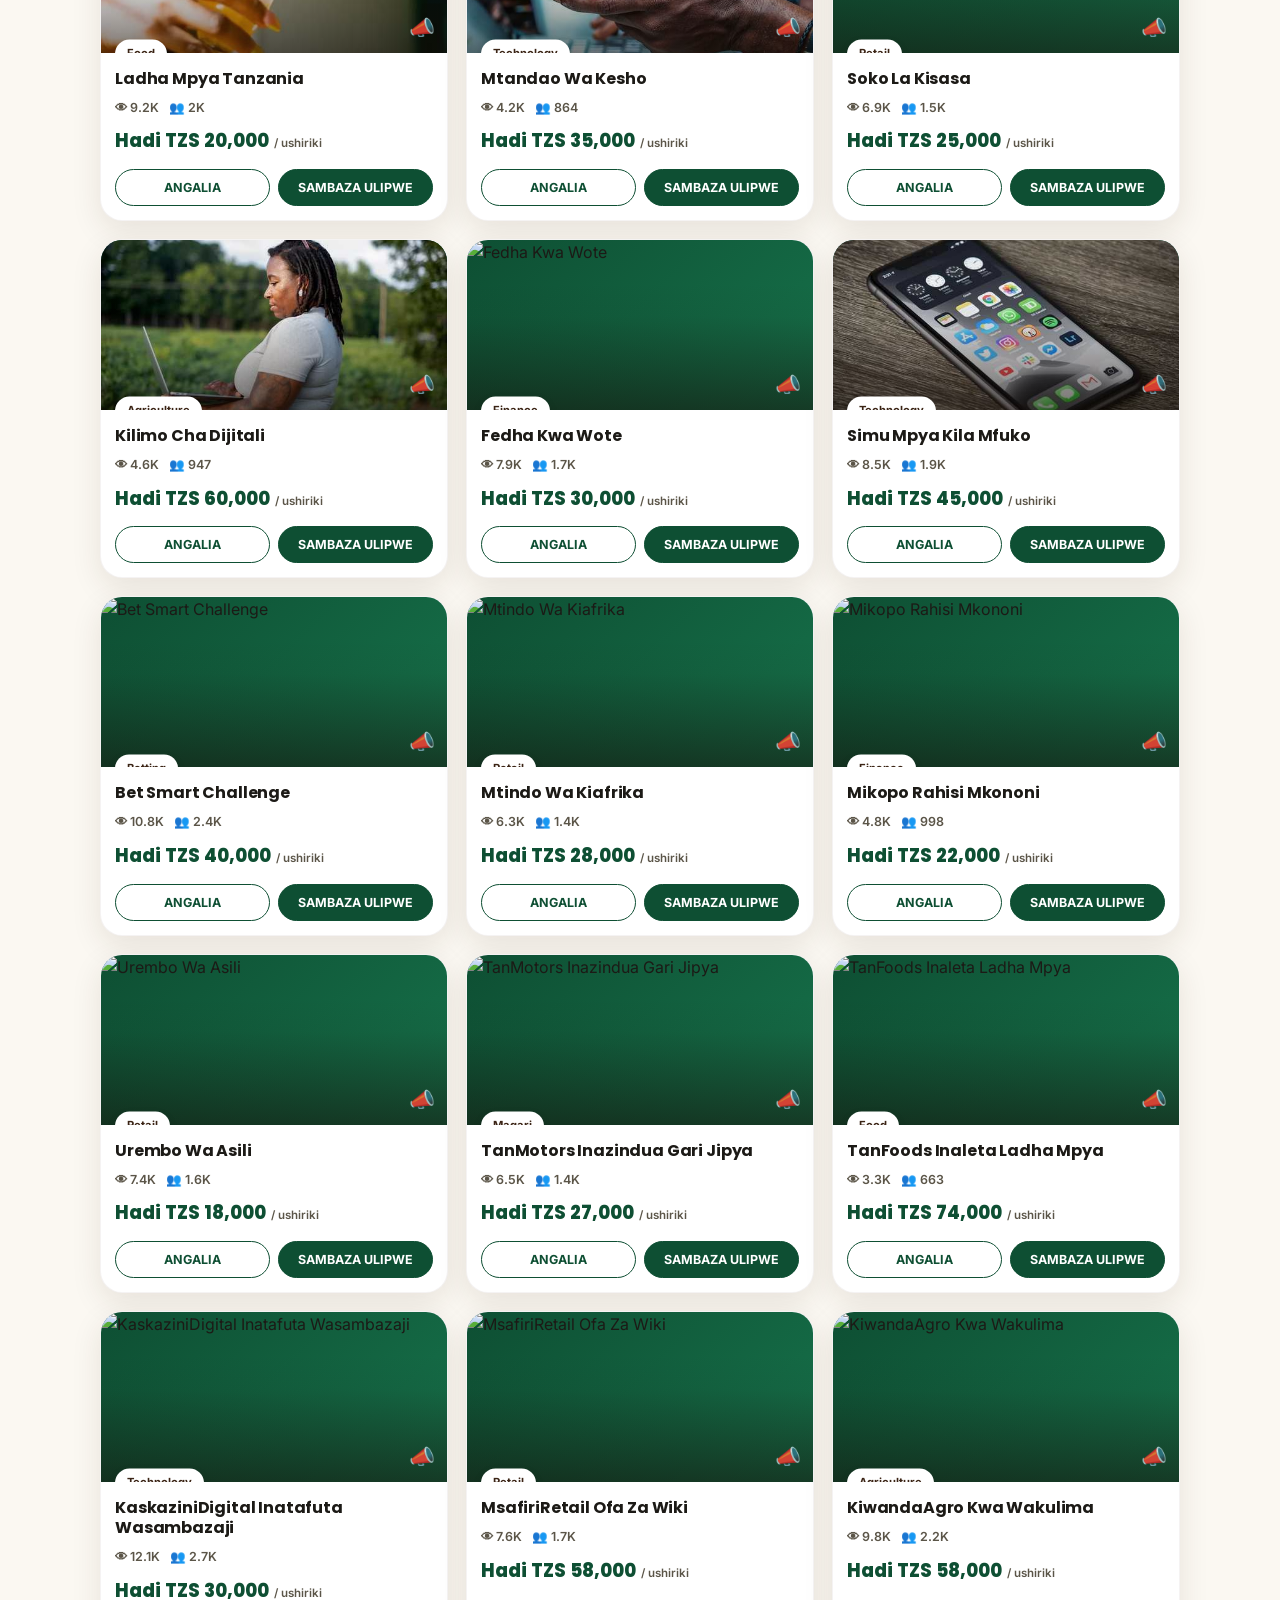
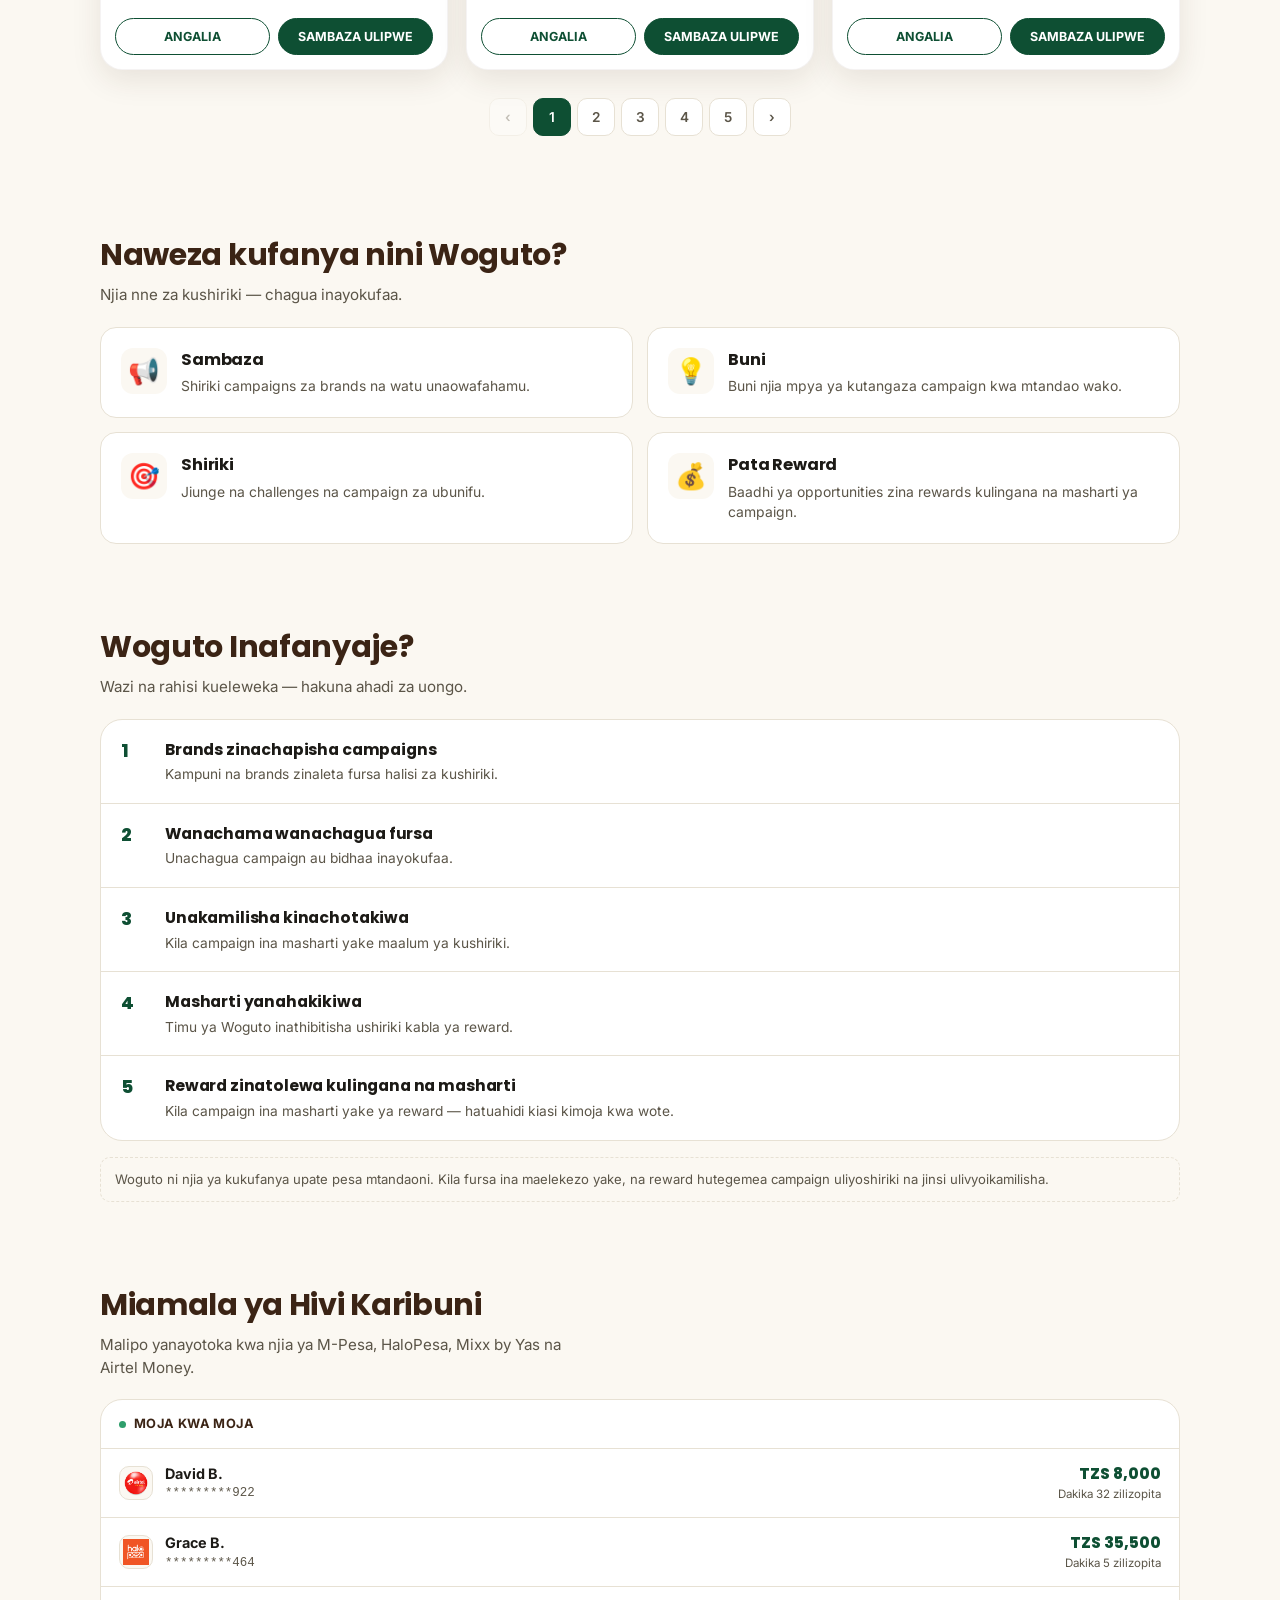
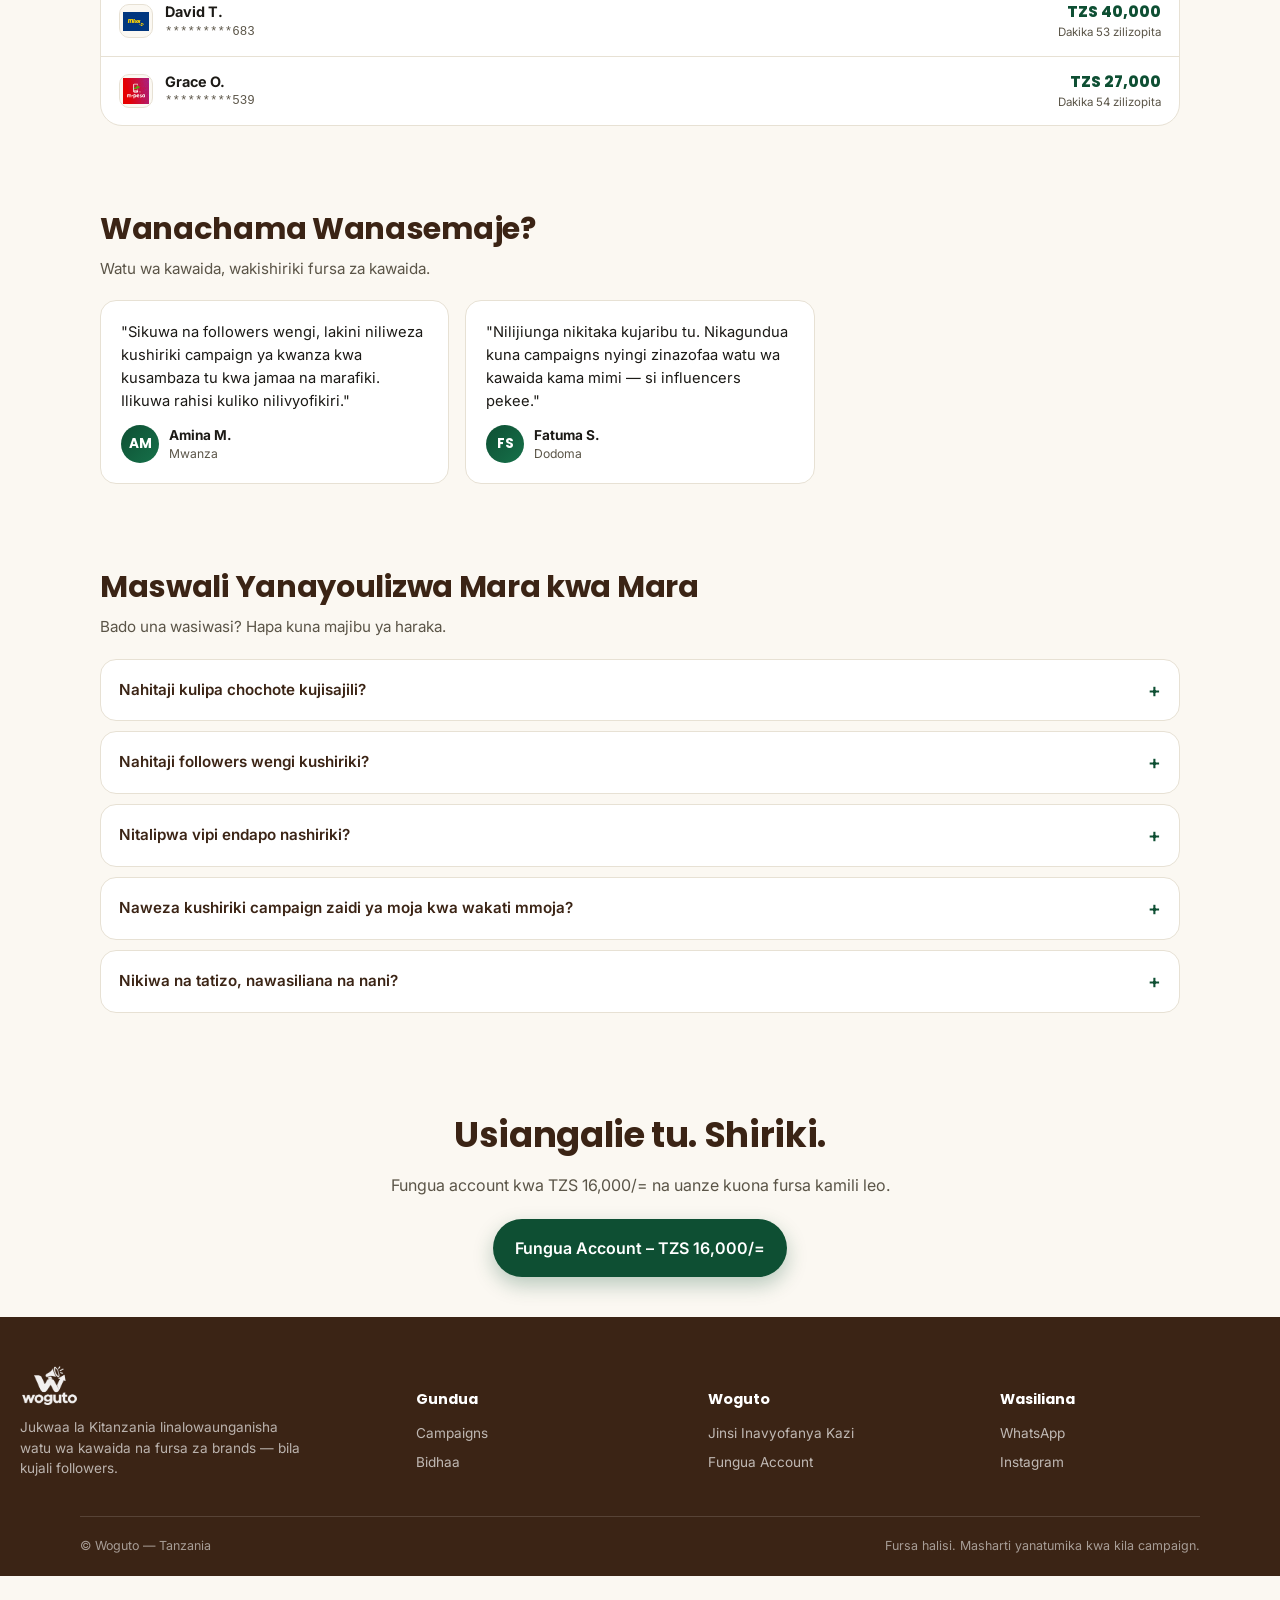
==== commit 745837df: "Add files via upload" ====
--- a/index.html
+++ b/index.html
@@ -388,6 +388,59 @@
       height: 26px;
     }
   }
+
+  /* SOCIAL PLATFORM PICKER (inside #share-modal-box) */
+  .modal-title {
+    font-family: 'Poppins', sans-serif;
+    font-size: 20px;
+    font-weight: 800;
+    margin: 6px 0 4px;
+    text-align: center;
+  }
+  .social-share-grid {
+    display: grid;
+    grid-template-columns: repeat(3, 1fr);
+    gap: 14px;
+    margin-top: 18px;
+  }
+  .social-share-btn {
+    display: flex;
+    flex-direction: column;
+    align-items: center;
+    gap: 8px;
+    background: none;
+    border: 1px solid #e6e6e6;
+    border-radius: 14px;
+    padding: 14px 6px;
+    cursor: pointer;
+    font-family: 'Inter', sans-serif;
+    transition: transform .15s ease, box-shadow .15s ease;
+  }
+  .social-share-btn:hover,
+  .social-share-btn:active {
+    transform: translateY(-2px);
+    box-shadow: 0 6px 16px rgba(0,0,0,0.12);
+  }
+  .social-share-icon {
+    width: 46px;
+    height: 46px;
+    border-radius: 50%;
+    display: flex;
+    align-items: center;
+    justify-content: center;
+    background: var(--sb-color, #333);
+    color: #fff;
+  }
+  .social-share-icon svg {
+    width: 22px;
+    height: 22px;
+    fill: currentColor;
+  }
+  .social-share-label {
+    font-size: 13px;
+    font-weight: 600;
+    color: #222;
+  }
 </style>
 <a href="https://wa.me/255797807309?text=Habari%2C%20Nina%20swali%20kuhusiana%20na%20woguto.%20Naomba%20unielekeze" class="whatsapp-float" onclick="trackCTA('floating_whatsapp')" aria-label="Wasiliana nasi WhatsApp" target="_blank" rel="noopener">
   <svg viewBox="0 0 32 32" xmlns="http://www.w3.org/2000/svg"><path d="M16.001 3C9.373 3 4 8.373 4 15c0 2.31.638 4.474 1.746 6.324L4 29l7.86-1.712A11.93 11.93 0 0 0 16.001 27C22.63 27 28 21.627 28 15S22.63 3 16.001 3zm6.92 16.88c-.29.815-1.44 1.5-2.36 1.69-.626.13-1.443.234-4.2-.9-3.53-1.46-5.8-5.03-5.977-5.263-.176-.234-1.42-1.887-1.42-3.6s.895-2.557 1.212-2.908c.317-.352.69-.44.92-.44.23 0 .46.002.66.012.213.01.5-.08.78.596.29.7.984 2.414 1.07 2.59.088.176.147.383.03.617-.117.234-.176.383-.35.588-.176.205-.368.457-.526.615-.176.176-.36.367-.155.72.206.352.914 1.51 1.963 2.446 1.35 1.204 2.49 1.577 2.84 1.753.352.176.556.147.76-.088.206-.234.878-1.024 1.113-1.375.235-.352.47-.293.79-.176.32.117 2.03.958 2.378 1.132.35.176.583.264.67.41.088.146.088.85-.203 1.665z"/></svg>
